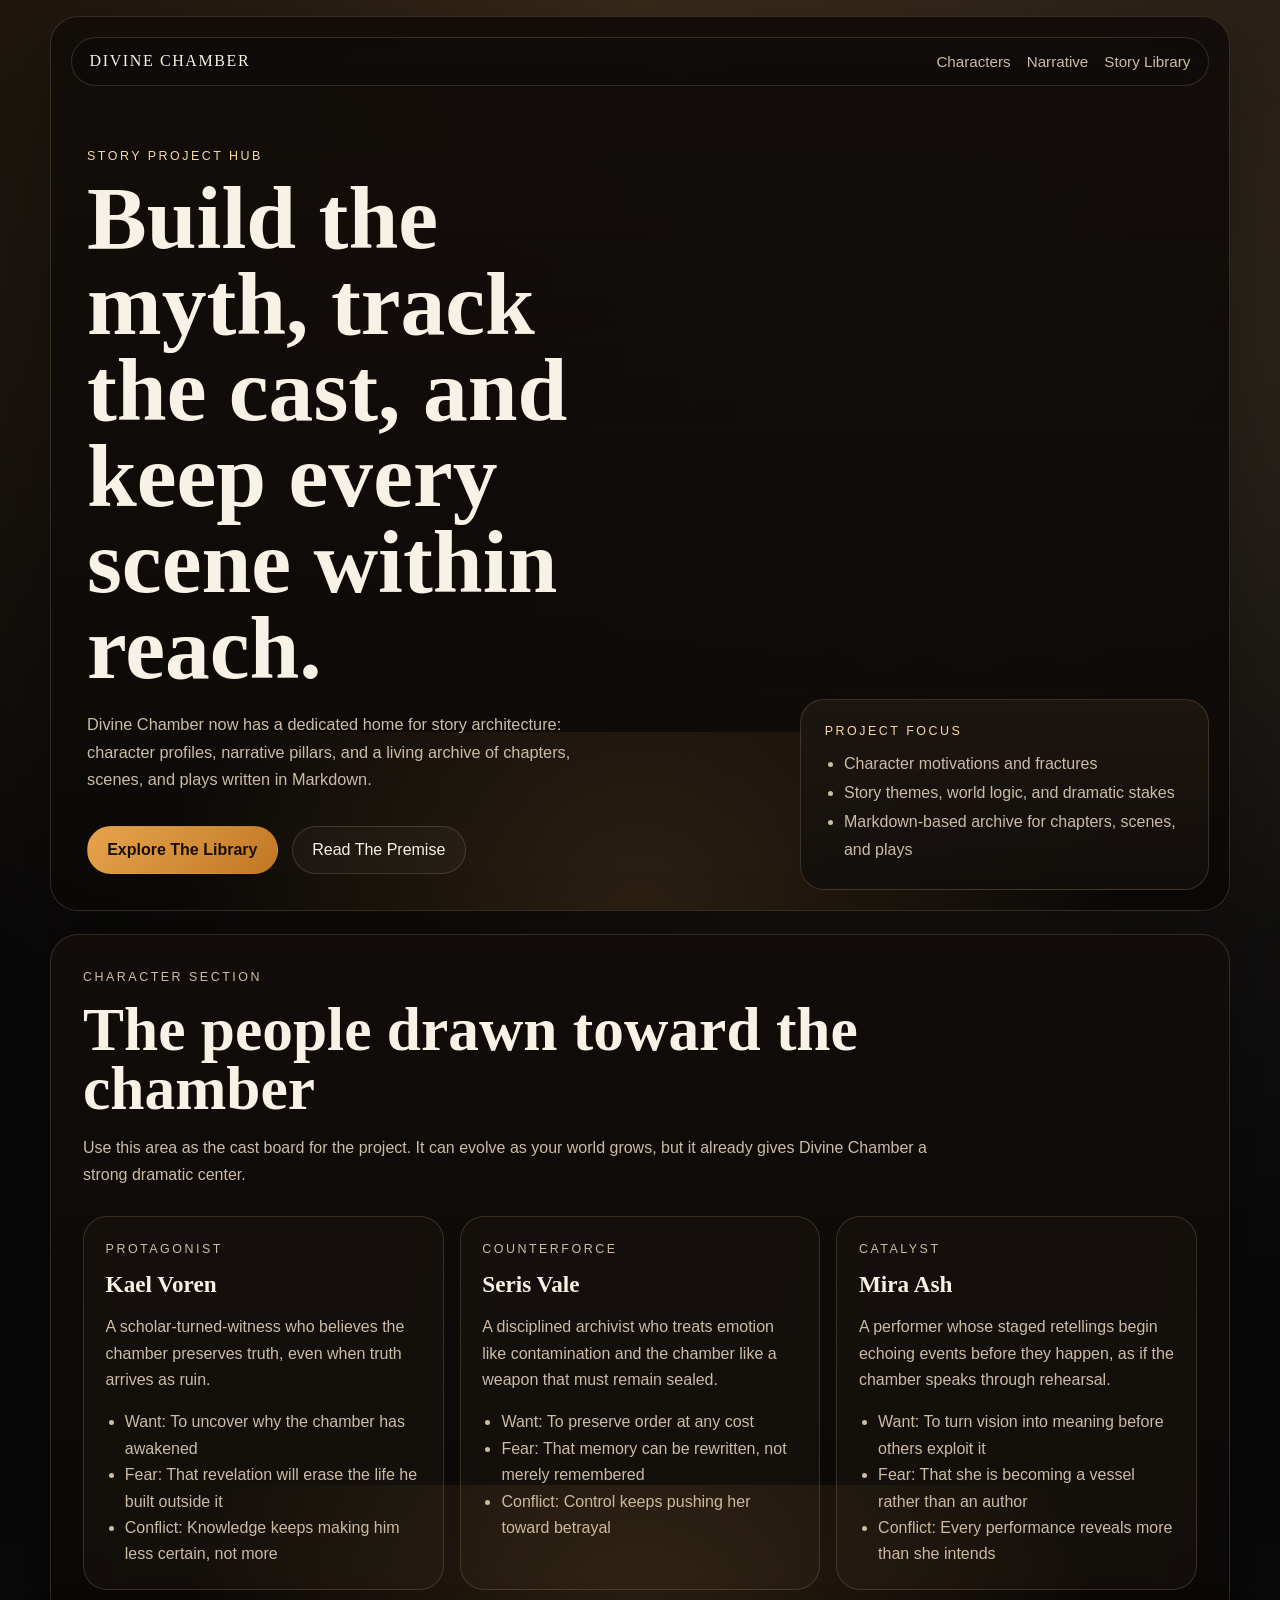
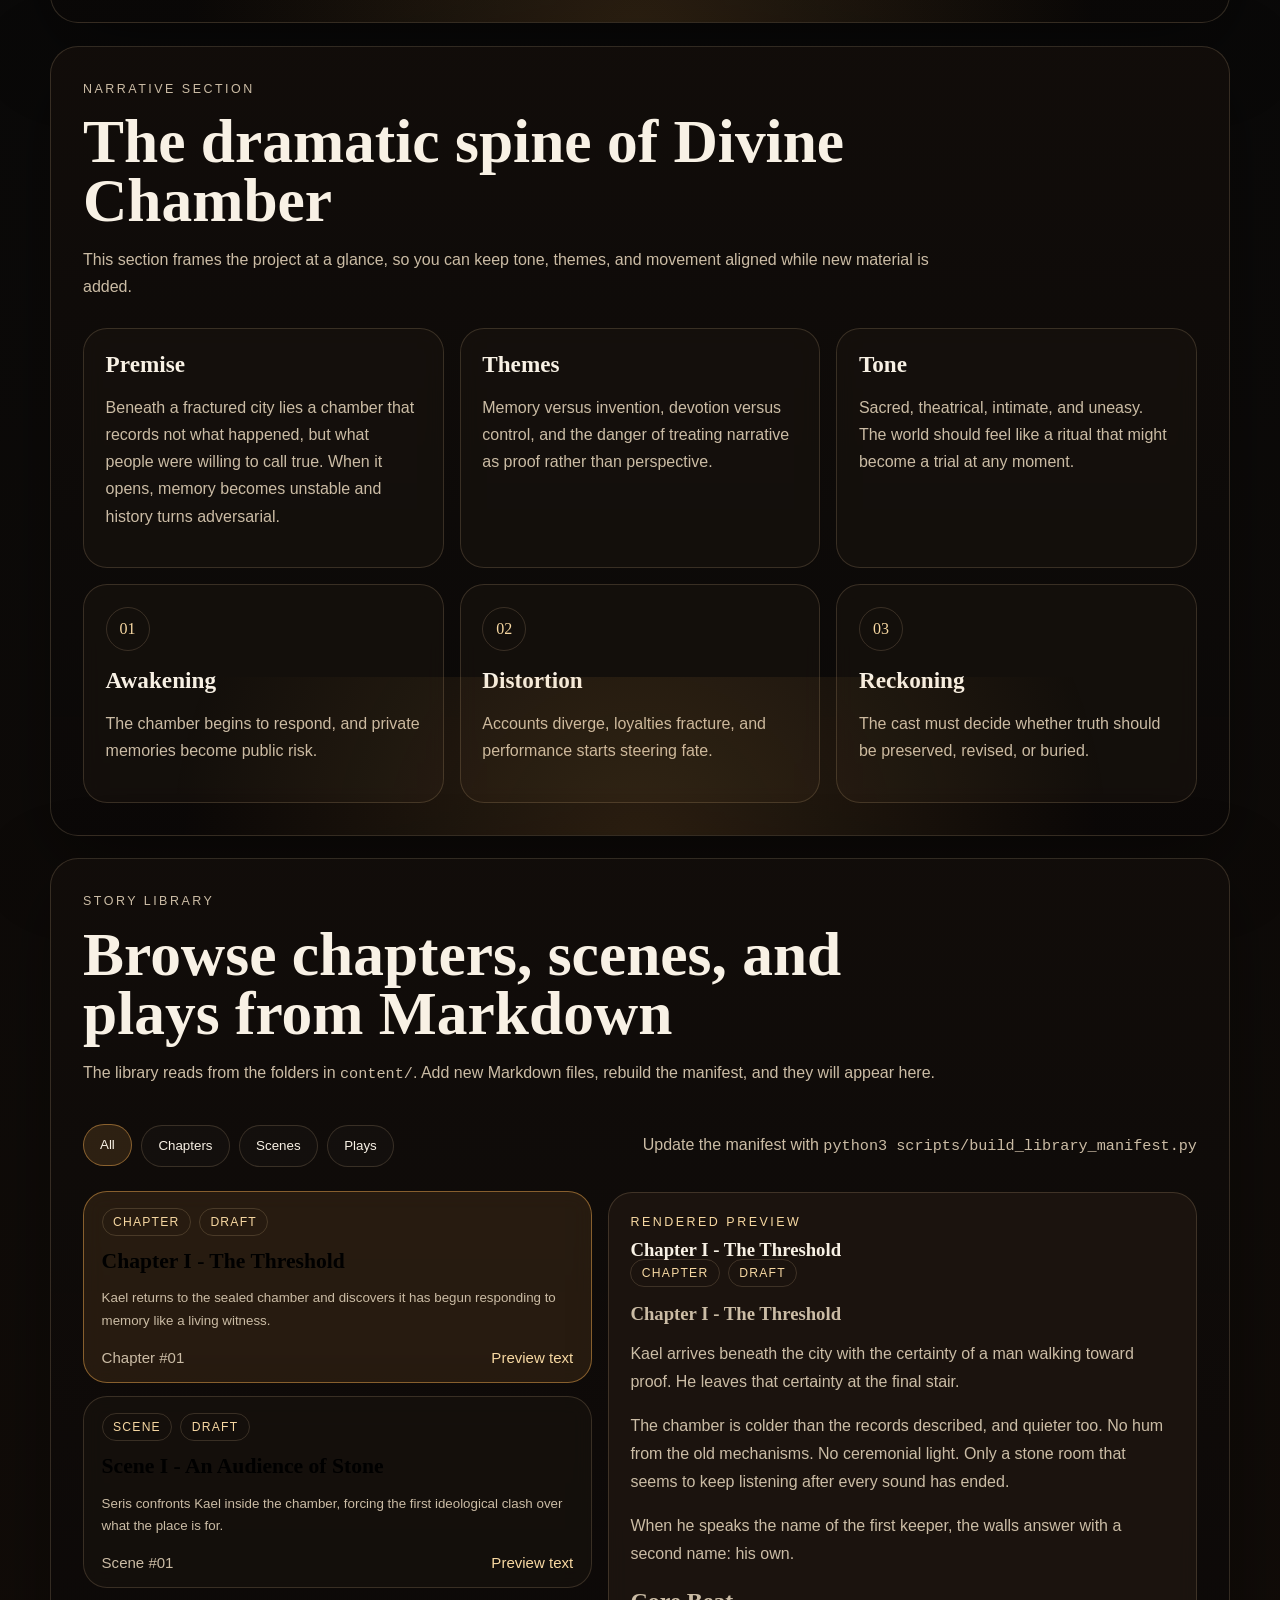
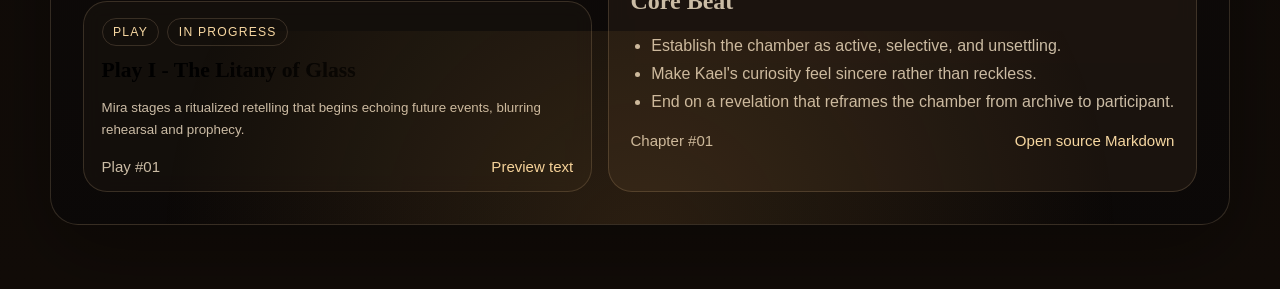
==== index.html @ 0dea97ce "Create Divine Chamber story hub" ====
<!DOCTYPE html>
<html lang="en">
  <head>
    <meta charset="UTF-8" />
    <meta name="viewport" content="width=device-width, initial-scale=1.0" />
    <title>Divine Chamber</title>
    <meta
      name="description"
      content="A story hub for Divine Chamber featuring characters, narrative pillars, and a browsable library of chapters, scenes, and plays."
    />
    <link rel="stylesheet" href="styles.css" />
  </head>
  <body>
    <div class="page-shell">
      <header class="hero" id="top">
        <nav class="topbar">
          <a class="brand" href="#top">Divine Chamber</a>
          <div class="topbar-links">
            <a href="#characters">Characters</a>
            <a href="#narrative">Narrative</a>
            <a href="#library">Story Library</a>
          </div>
        </nav>

        <div class="hero-copy">
          <p class="eyebrow">Story Project Hub</p>
          <h1>Build the myth, track the cast, and keep every scene within reach.</h1>
          <p class="hero-text">
            Divine Chamber now has a dedicated home for story architecture: character
            profiles, narrative pillars, and a living archive of chapters, scenes, and
            plays written in Markdown.
          </p>
          <div class="hero-actions">
            <a class="button button-primary" href="#library">Explore The Library</a>
            <a class="button button-secondary" href="#narrative">Read The Premise</a>
          </div>
        </div>

        <div class="hero-panel">
          <p class="panel-label">Project Focus</p>
          <ul class="focus-list">
            <li>Character motivations and fractures</li>
            <li>Story themes, world logic, and dramatic stakes</li>
            <li>Markdown-based archive for chapters, scenes, and plays</li>
          </ul>
        </div>
      </header>

      <main>
        <section class="section" id="characters">
          <div class="section-heading">
            <p class="eyebrow">Character Section</p>
            <h2>The people drawn toward the chamber</h2>
            <p>
              Use this area as the cast board for the project. It can evolve as your
              world grows, but it already gives Divine Chamber a strong dramatic center.
            </p>
          </div>

          <div class="character-grid">
            <article class="character-card">
              <p class="card-kicker">Protagonist</p>
              <h3>Kael Voren</h3>
              <p>
                A scholar-turned-witness who believes the chamber preserves truth, even
                when truth arrives as ruin.
              </p>
              <ul>
                <li>Want: To uncover why the chamber has awakened</li>
                <li>Fear: That revelation will erase the life he built outside it</li>
                <li>Conflict: Knowledge keeps making him less certain, not more</li>
              </ul>
            </article>

            <article class="character-card">
              <p class="card-kicker">Counterforce</p>
              <h3>Seris Vale</h3>
              <p>
                A disciplined archivist who treats emotion like contamination and the
                chamber like a weapon that must remain sealed.
              </p>
              <ul>
                <li>Want: To preserve order at any cost</li>
                <li>Fear: That memory can be rewritten, not merely remembered</li>
                <li>Conflict: Control keeps pushing her toward betrayal</li>
              </ul>
            </article>

            <article class="character-card">
              <p class="card-kicker">Catalyst</p>
              <h3>Mira Ash</h3>
              <p>
                A performer whose staged retellings begin echoing events before they
                happen, as if the chamber speaks through rehearsal.
              </p>
              <ul>
                <li>Want: To turn vision into meaning before others exploit it</li>
                <li>Fear: That she is becoming a vessel rather than an author</li>
                <li>Conflict: Every performance reveals more than she intends</li>
              </ul>
            </article>
          </div>
        </section>

        <section class="section" id="narrative">
          <div class="section-heading">
            <p class="eyebrow">Narrative Section</p>
            <h2>The dramatic spine of Divine Chamber</h2>
            <p>
              This section frames the project at a glance, so you can keep tone, themes,
              and movement aligned while new material is added.
            </p>
          </div>

          <div class="narrative-grid">
            <article class="narrative-card">
              <h3>Premise</h3>
              <p>
                Beneath a fractured city lies a chamber that records not what happened,
                but what people were willing to call true. When it opens, memory becomes
                unstable and history turns adversarial.
              </p>
            </article>

            <article class="narrative-card">
              <h3>Themes</h3>
              <p>
                Memory versus invention, devotion versus control, and the danger of
                treating narrative as proof rather than perspective.
              </p>
            </article>

            <article class="narrative-card">
              <h3>Tone</h3>
              <p>
                Sacred, theatrical, intimate, and uneasy. The world should feel like a
                ritual that might become a trial at any moment.
              </p>
            </article>
          </div>

          <div class="narrative-track">
            <div class="track-step">
              <span>01</span>
              <h3>Awakening</h3>
              <p>The chamber begins to respond, and private memories become public risk.</p>
            </div>
            <div class="track-step">
              <span>02</span>
              <h3>Distortion</h3>
              <p>Accounts diverge, loyalties fracture, and performance starts steering fate.</p>
            </div>
            <div class="track-step">
              <span>03</span>
              <h3>Reckoning</h3>
              <p>The cast must decide whether truth should be preserved, revised, or buried.</p>
            </div>
          </div>
        </section>

        <section class="section library-section" id="library">
          <div class="section-heading">
            <p class="eyebrow">Story Library</p>
            <h2>Browse chapters, scenes, and plays from Markdown</h2>
            <p>
              The library reads from the folders in <code>content/</code>. Add new
              Markdown files, rebuild the manifest, and they will appear here.
            </p>
          </div>

          <div class="library-controls">
            <div class="filter-group" role="tablist" aria-label="Filter story entries">
              <button class="filter-button is-active" data-filter="all" type="button">All</button>
              <button class="filter-button" data-filter="chapter" type="button">Chapters</button>
              <button class="filter-button" data-filter="scene" type="button">Scenes</button>
              <button class="filter-button" data-filter="play" type="button">Plays</button>
            </div>
            <p class="library-hint">
              Update the manifest with <code>python3 scripts/build_library_manifest.py</code>
            </p>
          </div>

          <div class="library-layout">
            <div class="library-list" id="library-list" aria-live="polite"></div>

            <article class="library-preview" id="library-preview">
              <div class="preview-empty">
                <p class="preview-label">Awaiting Selection</p>
                <h3>Pick an entry from the library</h3>
                <p>
                  A rendered preview of the selected Markdown file will appear here,
                  along with direct access to the source document.
                </p>
              </div>
            </article>
          </div>
        </section>
      </main>
    </div>

    <script src="app.js" defer></script>
  </body>
</html>
---- styles.css ----
:root {
  --bg: #090909;
  --bg-soft: #16110d;
  --panel: rgba(22, 17, 13, 0.78);
  --panel-strong: rgba(29, 21, 16, 0.92);
  --line: rgba(255, 217, 166, 0.16);
  --text: #f8f1e5;
  --muted: #cbbca5;
  --accent: #e7a44d;
  --accent-soft: #f7d8a2;
  --shadow: 0 24px 80px rgba(0, 0, 0, 0.35);
  --serif: "Iowan Old Style", "Palatino Linotype", "Book Antiqua", Palatino,
    "URW Palladio L", serif;
  --sans: "Trebuchet MS", "Gill Sans", "Segoe UI", sans-serif;
}

* {
  box-sizing: border-box;
}

html {
  scroll-behavior: smooth;
}

body {
  margin: 0;
  min-height: 100vh;
  font-family: var(--sans);
  color: var(--text);
  background:
    radial-gradient(circle at top, rgba(231, 164, 77, 0.18), transparent 32%),
    radial-gradient(circle at 90% 10%, rgba(255, 237, 204, 0.08), transparent 28%),
    linear-gradient(180deg, #0d0a09 0%, #090909 38%, #120c08 100%);
}

body::before {
  content: "";
  position: fixed;
  inset: 0;
  pointer-events: none;
  background:
    linear-gradient(rgba(255, 255, 255, 0.015) 1px, transparent 1px),
    linear-gradient(90deg, rgba(255, 255, 255, 0.015) 1px, transparent 1px);
  background-size: 48px 48px;
  mask-image: radial-gradient(circle at center, black 30%, transparent 85%);
  opacity: 0.35;
}

a {
  color: inherit;
}

code {
  font-family: "SFMono-Regular", Consolas, "Liberation Mono", monospace;
  font-size: 0.95em;
}

.page-shell {
  width: min(1180px, calc(100vw - 2rem));
  margin: 0 auto;
  padding: 1rem 0 4rem;
}

.hero,
.section {
  position: relative;
  overflow: hidden;
  border: 1px solid var(--line);
  border-radius: 28px;
  background: linear-gradient(180deg, rgba(18, 13, 10, 0.96), rgba(11, 9, 8, 0.92));
  box-shadow: var(--shadow);
}

.hero {
  min-height: 88vh;
  padding: 1.25rem;
  display: grid;
  grid-template-columns: minmax(0, 1.55fr) minmax(300px, 0.9fr);
  gap: 1.5rem;
  align-items: end;
}

.hero::after,
.section::after {
  content: "";
  position: absolute;
  inset: auto -10% -25%;
  height: 45%;
  background: radial-gradient(circle, rgba(231, 164, 77, 0.15), transparent 65%);
  pointer-events: none;
}

.topbar {
  position: absolute;
  top: 1.25rem;
  left: 1.25rem;
  right: 1.25rem;
  display: flex;
  justify-content: space-between;
  align-items: center;
  padding: 0.9rem 1.1rem;
  border: 1px solid var(--line);
  border-radius: 999px;
  backdrop-filter: blur(12px);
  background: rgba(10, 10, 10, 0.42);
  z-index: 2;
}

.brand,
.topbar-links a {
  text-decoration: none;
}

.brand {
  font-family: var(--serif);
  letter-spacing: 0.1em;
  text-transform: uppercase;
}

.topbar-links {
  display: flex;
  gap: 1rem;
  font-size: 0.95rem;
  color: var(--muted);
}

.topbar-links a:hover,
.topbar-links a:focus-visible,
.brand:hover,
.brand:focus-visible {
  color: var(--accent-soft);
}

.hero-copy,
.hero-panel {
  position: relative;
  z-index: 1;
}

.hero-copy {
  align-self: center;
  padding: 7rem 1rem 1rem;
  animation: rise-in 700ms ease-out both;
}

.eyebrow,
.panel-label,
.card-kicker,
.preview-label {
  margin: 0 0 0.75rem;
  color: var(--accent-soft);
  font-size: 0.78rem;
  letter-spacing: 0.2em;
  text-transform: uppercase;
}

.hero h1,
.section-heading h2,
.preview-empty h3,
.preview-header h3 {
  margin: 0;
  font-family: var(--serif);
  line-height: 0.96;
}

.hero h1 {
  max-width: 11ch;
  font-size: clamp(3.2rem, 7vw, 6.8rem);
}

.hero-text,
.section-heading p,
.narrative-card p,
.track-step p,
.library-hint,
.library-entry p,
.preview-body,
.preview-empty p {
  color: var(--muted);
  line-height: 1.7;
}

.hero-text {
  max-width: 58ch;
  margin: 1.25rem 0 0;
  font-size: 1.02rem;
}

.hero-actions {
  display: flex;
  flex-wrap: wrap;
  gap: 0.9rem;
  margin-top: 2rem;
}

.button {
  display: inline-flex;
  align-items: center;
  justify-content: center;
  min-height: 48px;
  padding: 0.75rem 1.2rem;
  border-radius: 999px;
  border: 1px solid transparent;
  text-decoration: none;
  transition: transform 180ms ease, border-color 180ms ease, background 180ms ease;
}

.button:hover,
.button:focus-visible {
  transform: translateY(-1px);
}

.button-primary {
  background: linear-gradient(135deg, var(--accent) 0%, #c17723 100%);
  color: #190f08;
  font-weight: 700;
}

.button-secondary {
  border-color: var(--line);
  background: rgba(255, 255, 255, 0.03);
}

.hero-panel {
  align-self: end;
  padding: 1.5rem;
  border-radius: 24px;
  border: 1px solid var(--line);
  background: linear-gradient(180deg, rgba(31, 23, 17, 0.88), rgba(18, 15, 12, 0.92));
  animation: rise-in 900ms ease-out both;
}

.focus-list {
  margin: 0;
  padding-left: 1.2rem;
  color: var(--muted);
  line-height: 1.8;
}

.section {
  margin-top: 1.4rem;
  padding: 2rem;
}

.section-heading {
  max-width: 54rem;
  margin-bottom: 1.75rem;
}

.section-heading h2 {
  font-size: clamp(2.2rem, 4.8vw, 4rem);
  margin-bottom: 0.85rem;
}

.character-grid,
.narrative-grid {
  display: grid;
  grid-template-columns: repeat(3, minmax(0, 1fr));
  gap: 1rem;
}

.character-card,
.narrative-card,
.track-step,
.library-entry,
.library-preview {
  position: relative;
  border-radius: 24px;
  border: 1px solid var(--line);
  background: var(--panel);
  backdrop-filter: blur(10px);
}

.character-card,
.narrative-card,
.track-step {
  padding: 1.35rem;
}

.character-card h3,
.narrative-card h3,
.track-step h3 {
  margin: 0 0 0.7rem;
  font-family: var(--serif);
  font-size: 1.45rem;
}

.character-card p,
.character-card li {
  color: var(--muted);
  line-height: 1.65;
}

.character-card ul {
  margin: 1rem 0 0;
  padding-left: 1.2rem;
}

.narrative-track {
  margin-top: 1rem;
  display: grid;
  grid-template-columns: repeat(3, minmax(0, 1fr));
  gap: 1rem;
}

.track-step span {
  display: inline-flex;
  width: 44px;
  height: 44px;
  align-items: center;
  justify-content: center;
  margin-bottom: 1rem;
  border-radius: 50%;
  border: 1px solid var(--line);
  color: var(--accent-soft);
  font-family: var(--serif);
}

.library-controls {
  display: flex;
  justify-content: space-between;
  align-items: center;
  gap: 1rem;
  margin-bottom: 1rem;
}

.filter-group {
  display: inline-flex;
  flex-wrap: wrap;
  gap: 0.6rem;
}

.filter-button {
  min-height: 42px;
  padding: 0.65rem 1rem;
  border-radius: 999px;
  border: 1px solid var(--line);
  background: rgba(255, 255, 255, 0.02);
  color: var(--text);
  cursor: pointer;
  transition: transform 180ms ease, background 180ms ease, border-color 180ms ease;
}

.filter-button:hover,
.filter-button:focus-visible,
.filter-button.is-active {
  border-color: rgba(231, 164, 77, 0.5);
  background: rgba(231, 164, 77, 0.14);
  transform: translateY(-1px);
}

.library-layout {
  display: grid;
  grid-template-columns: minmax(0, 0.95fr) minmax(0, 1.1fr);
  gap: 1rem;
}

.library-list {
  display: grid;
  gap: 0.8rem;
}

.library-entry {
  width: 100%;
  padding: 1rem 1.1rem;
  text-align: left;
  cursor: pointer;
  transition: transform 180ms ease, border-color 180ms ease, background 180ms ease;
}

.library-entry:hover,
.library-entry:focus-visible,
.library-entry.is-active {
  transform: translateY(-1px);
  border-color: rgba(231, 164, 77, 0.5);
  background: rgba(231, 164, 77, 0.11);
}

.entry-meta,
.preview-meta {
  display: flex;
  flex-wrap: wrap;
  gap: 0.5rem;
  margin-bottom: 0.8rem;
}

.pill {
  display: inline-flex;
  align-items: center;
  gap: 0.4rem;
  min-height: 28px;
  padding: 0.25rem 0.65rem;
  border-radius: 999px;
  border: 1px solid var(--line);
  color: var(--accent-soft);
  font-size: 0.76rem;
  letter-spacing: 0.1em;
  text-transform: uppercase;
}

.library-entry h3 {
  margin: 0 0 0.45rem;
  font-family: var(--serif);
  font-size: 1.35rem;
}

.entry-footer,
.preview-footer {
  display: flex;
  align-items: center;
  justify-content: space-between;
  gap: 1rem;
  margin-top: 1rem;
  color: var(--muted);
  font-size: 0.94rem;
}

.entry-link,
.preview-link {
  color: var(--accent-soft);
  text-decoration: none;
}

.library-preview {
  min-height: 30rem;
  padding: 1.35rem;
  background: var(--panel-strong);
}

.preview-empty,
.preview-content {
  animation: rise-in 260ms ease-out both;
}

.preview-body {
  margin-top: 1rem;
}

.preview-body h1,
.preview-body h2,
.preview-body h3,
.preview-body h4 {
  margin: 1.25rem 0 0.65rem;
  font-family: var(--serif);
  line-height: 1.15;
}

.preview-body h1:first-child,
.preview-body h2:first-child,
.preview-body h3:first-child,
.preview-body h4:first-child {
  margin-top: 0;
}

.preview-body p,
.preview-body li,
.preview-body blockquote {
  color: var(--muted);
  line-height: 1.75;
}

.preview-body ul,
.preview-body ol {
  padding-left: 1.3rem;
}

.preview-body blockquote {
  margin: 1rem 0;
  padding-left: 1rem;
  border-left: 2px solid rgba(231, 164, 77, 0.4);
}

.preview-body hr {
  border: 0;
  border-top: 1px solid var(--line);
  margin: 1.5rem 0;
}

.preview-body code {
  padding: 0.1rem 0.3rem;
  border-radius: 0.35rem;
  background: rgba(255, 255, 255, 0.05);
}

.empty-state {
  padding: 1.5rem;
  border-radius: 24px;
  border: 1px dashed var(--line);
  color: var(--muted);
}

@keyframes rise-in {
  from {
    opacity: 0;
    transform: translateY(16px);
  }

  to {
    opacity: 1;
    transform: translateY(0);
  }
}

@media (max-width: 980px) {
  .hero,
  .character-grid,
  .narrative-grid,
  .narrative-track,
  .library-layout {
    grid-template-columns: 1fr;
  }

  .hero {
    min-height: auto;
    padding-top: 6rem;
  }

  .topbar {
    flex-direction: column;
    align-items: flex-start;
    gap: 0.65rem;
    border-radius: 24px;
  }

  .topbar-links {
    flex-wrap: wrap;
  }

  .hero-copy {
    padding-top: 1rem;
  }
}

@media (max-width: 640px) {
  .page-shell {
    width: min(100vw - 1rem, 100%);
  }

  .hero,
  .section {
    border-radius: 22px;
  }

  .section,
  .hero {
    padding: 1rem;
  }

  .section-heading h2 {
    line-height: 1.03;
  }

  .library-controls {
    align-items: flex-start;
    flex-direction: column;
  }

  .entry-footer,
  .preview-footer {
    align-items: flex-start;
    flex-direction: column;
  }
}
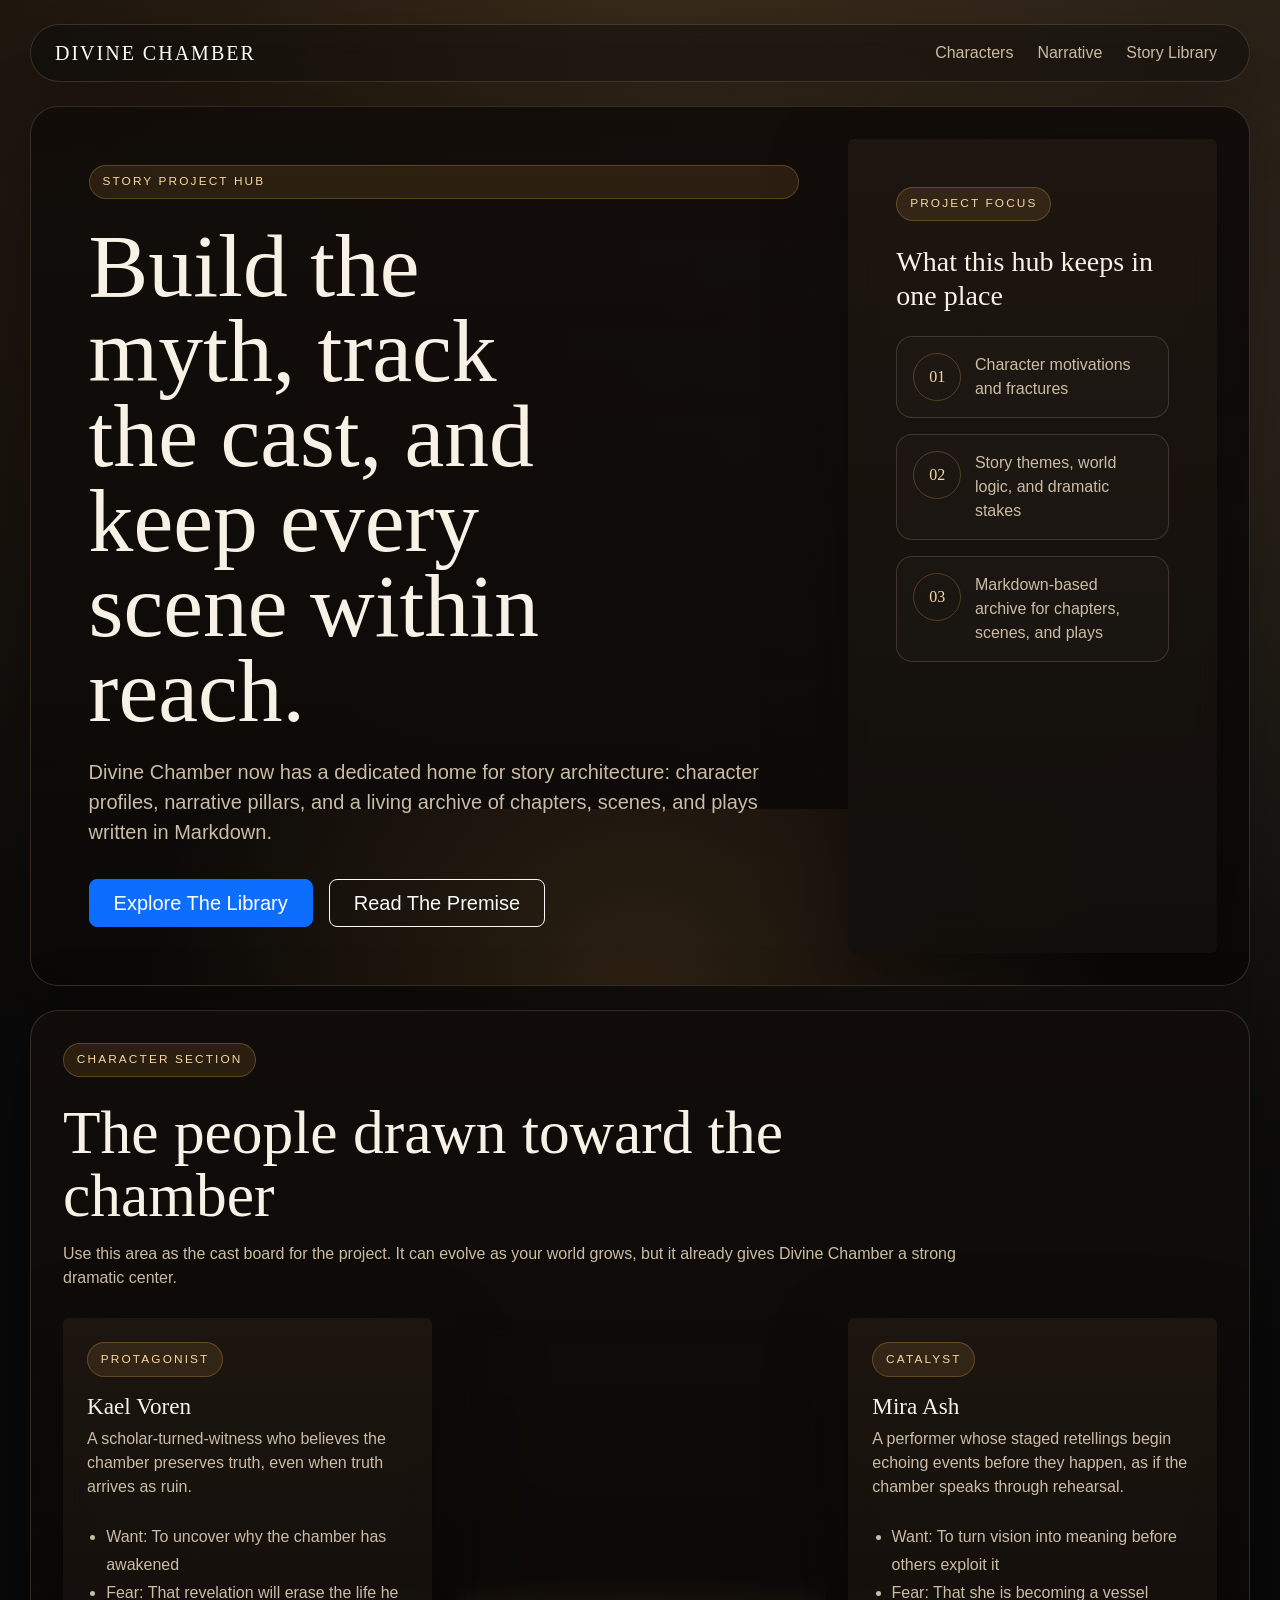
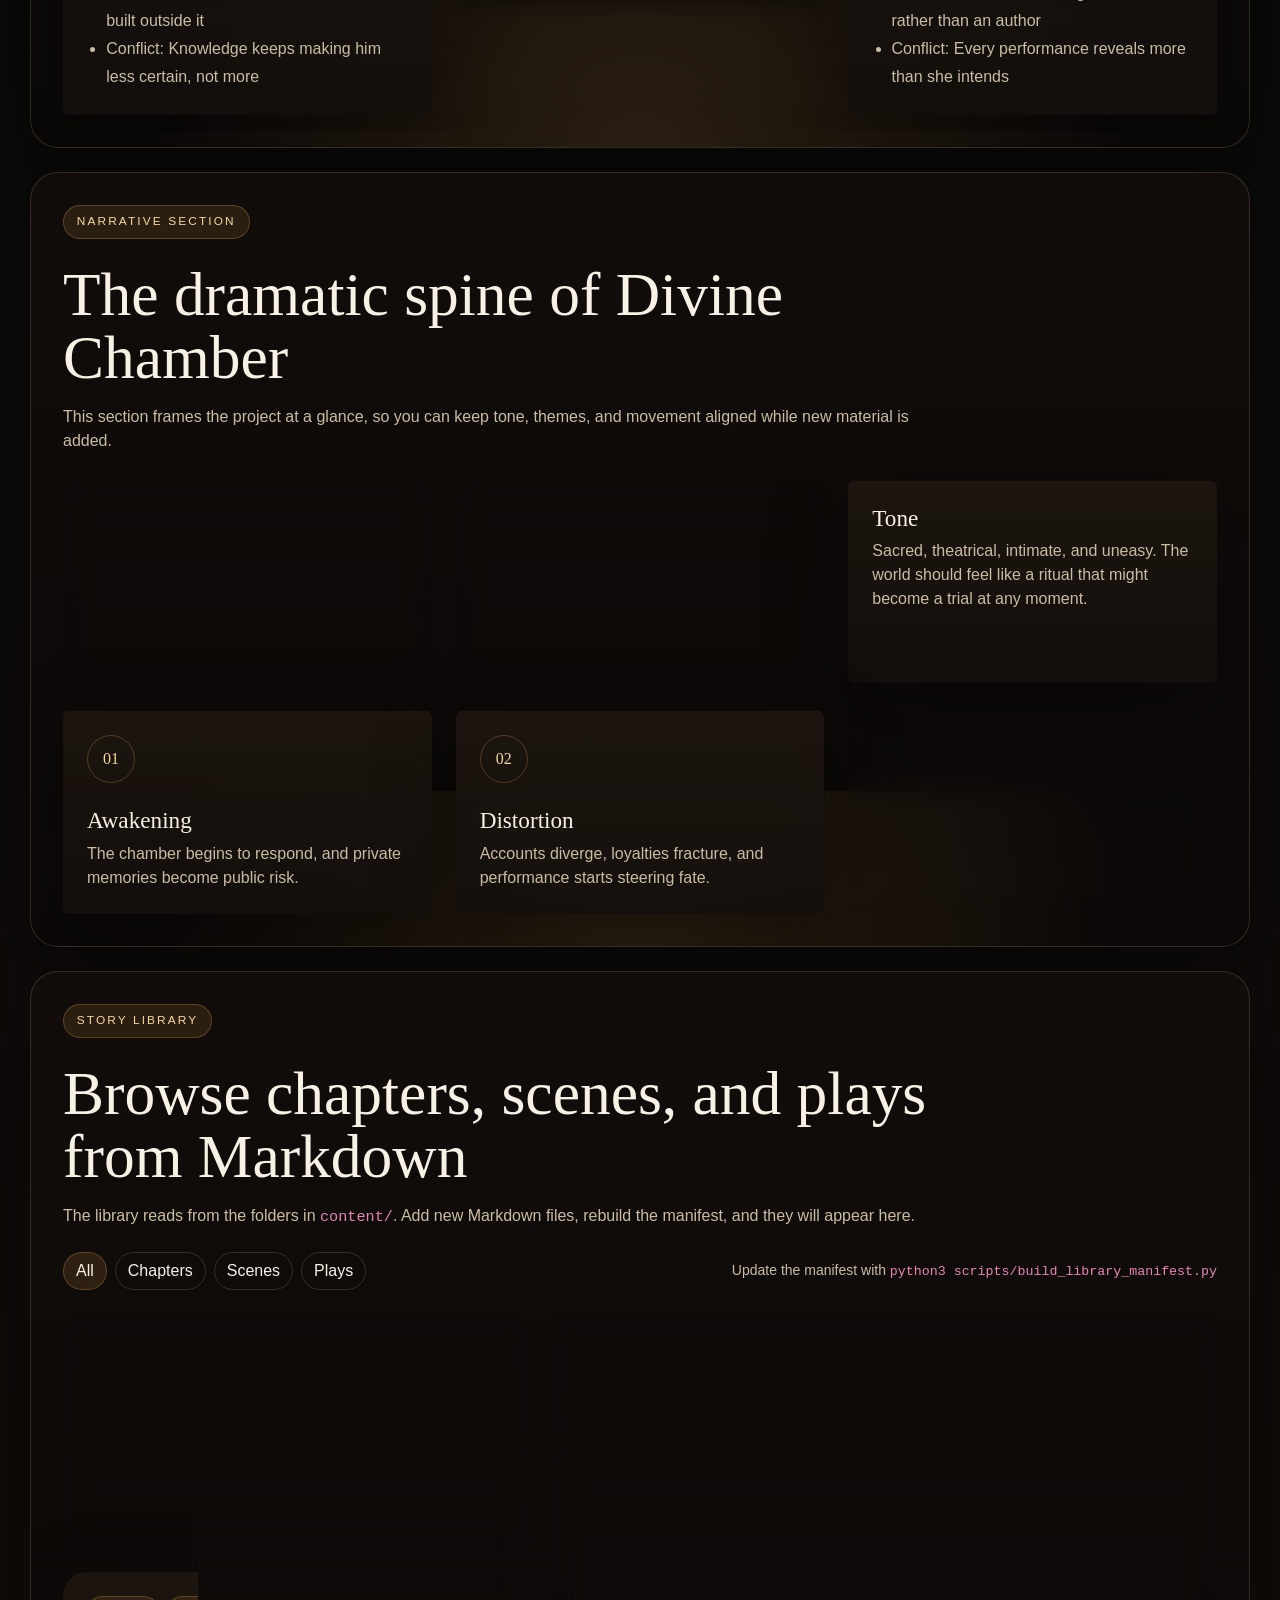
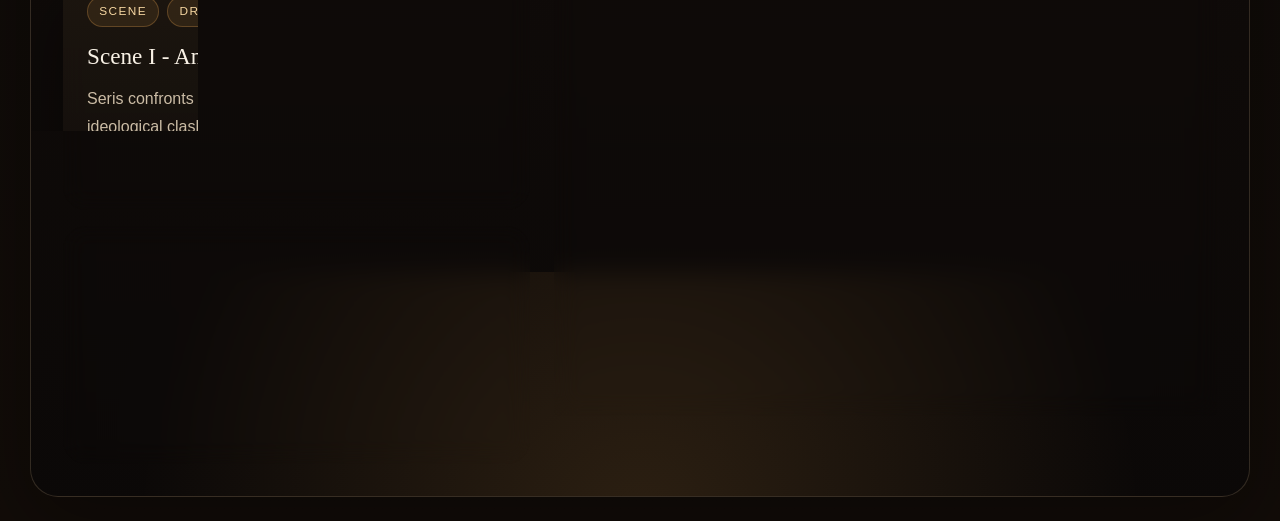
==== commit 5402254d: "Migrate story hub to Bootstrap 5.3.8" ====
--- a/index.html
+++ b/index.html
@@ -1,5 +1,5 @@
-<!DOCTYPE html>
-<html lang="en">
+<!doctype html>
+<html lang="en" data-bs-theme="dark">
   <head>
     <meta charset="UTF-8" />
     <meta name="viewport" content="width=device-width, initial-scale=1.0" />
@@ -8,196 +8,302 @@
       name="description"
       content="A story hub for Divine Chamber featuring characters, narrative pillars, and a browsable library of chapters, scenes, and plays."
     />
+    <link
+      href="https://cdn.jsdelivr.net/npm/bootstrap@5.3.8/dist/css/bootstrap.min.css"
+      rel="stylesheet"
+      integrity="sha384-sRIl4kxILFvY47J16cr9ZwB07vP4J8+LH7qKQnuqkuIAvNWLzeN8tE5YBujZqJLB"
+      crossorigin="anonymous"
+    />
     <link rel="stylesheet" href="styles.css" />
   </head>
   <body>
-    <div class="page-shell">
-      <header class="hero" id="top">
-        <nav class="topbar">
-          <a class="brand" href="#top">Divine Chamber</a>
-          <div class="topbar-links">
-            <a href="#characters">Characters</a>
-            <a href="#narrative">Narrative</a>
-            <a href="#library">Story Library</a>
-          </div>
-        </nav>
-
-        <div class="hero-copy">
-          <p class="eyebrow">Story Project Hub</p>
-          <h1>Build the myth, track the cast, and keep every scene within reach.</h1>
-          <p class="hero-text">
-            Divine Chamber now has a dedicated home for story architecture: character
-            profiles, narrative pillars, and a living archive of chapters, scenes, and
-            plays written in Markdown.
-          </p>
-          <div class="hero-actions">
-            <a class="button button-primary" href="#library">Explore The Library</a>
-            <a class="button button-secondary" href="#narrative">Read The Premise</a>
+    <div class="page-shell py-3 py-lg-4">
+      <nav class="navbar navbar-expand-lg topbar px-3 px-lg-4">
+        <div class="container-fluid px-0">
+          <a class="navbar-brand brand" href="#top">Divine Chamber</a>
+          <button
+            class="navbar-toggler border-0 shadow-none px-0"
+            type="button"
+            data-bs-toggle="collapse"
+            data-bs-target="#site-nav"
+            aria-controls="site-nav"
+            aria-expanded="false"
+            aria-label="Toggle navigation"
+          >
+            <span class="navbar-toggler-icon"></span>
+          </button>
+          <div class="collapse navbar-collapse justify-content-lg-end" id="site-nav">
+            <div class="navbar-nav gap-lg-2">
+              <a class="nav-link" href="#characters">Characters</a>
+              <a class="nav-link" href="#narrative">Narrative</a>
+              <a class="nav-link" href="#library">Story Library</a>
+            </div>
           </div>
         </div>
-
-        <div class="hero-panel">
-          <p class="panel-label">Project Focus</p>
-          <ul class="focus-list">
-            <li>Character motivations and fractures</li>
-            <li>Story themes, world logic, and dramatic stakes</li>
-            <li>Markdown-based archive for chapters, scenes, and plays</li>
-          </ul>
+      </nav>
+
+      <header class="section-panel hero-shell mt-3 mt-lg-4" id="top">
+        <div class="row g-4 align-items-stretch">
+          <div class="col-xl-8">
+            <div class="hero-copy h-100 d-flex flex-column justify-content-center">
+              <span class="section-tag">Story Project Hub</span>
+              <h1 class="hero-title mt-4">
+                Build the myth, track the cast, and keep every scene within reach.
+              </h1>
+              <p class="lead hero-text mt-4 mb-0">
+                Divine Chamber now has a dedicated home for story architecture:
+                character profiles, narrative pillars, and a living archive of
+                chapters, scenes, and plays written in Markdown.
+              </p>
+              <div class="d-flex flex-wrap gap-3 mt-4 pt-lg-2">
+                <a class="btn btn-primary btn-lg px-4" href="#library">Explore The Library</a>
+                <a class="btn btn-outline-light btn-lg px-4" href="#narrative">Read The Premise</a>
+              </div>
+            </div>
+          </div>
+
+          <div class="col-xl-4">
+            <div class="card focus-card h-100 border-0">
+              <div class="card-body p-4 p-lg-5">
+                <span class="section-tag">Project Focus</span>
+                <h2 class="h3 mt-4 mb-4 serif-heading">
+                  What this hub keeps in one place
+                </h2>
+                <div class="vstack gap-3">
+                  <div class="focus-item">
+                    <span class="focus-index">01</span>
+                    <p class="mb-0">Character motivations and fractures</p>
+                  </div>
+                  <div class="focus-item">
+                    <span class="focus-index">02</span>
+                    <p class="mb-0">Story themes, world logic, and dramatic stakes</p>
+                  </div>
+                  <div class="focus-item">
+                    <span class="focus-index">03</span>
+                    <p class="mb-0">Markdown-based archive for chapters, scenes, and plays</p>
+                  </div>
+                </div>
+              </div>
+            </div>
+          </div>
         </div>
       </header>
 
-      <main>
-        <section class="section" id="characters">
+      <main class="mt-3 mt-lg-4">
+        <section class="section-panel" id="characters">
           <div class="section-heading">
-            <p class="eyebrow">Character Section</p>
-            <h2>The people drawn toward the chamber</h2>
-            <p>
+            <span class="section-tag">Character Section</span>
+            <h2 class="section-title mt-4">The people drawn toward the chamber</h2>
+            <p class="section-copy mt-3 mb-0">
               Use this area as the cast board for the project. It can evolve as your
               world grows, but it already gives Divine Chamber a strong dramatic center.
             </p>
           </div>
 
-          <div class="character-grid">
-            <article class="character-card">
-              <p class="card-kicker">Protagonist</p>
-              <h3>Kael Voren</h3>
-              <p>
-                A scholar-turned-witness who believes the chamber preserves truth, even
-                when truth arrives as ruin.
-              </p>
-              <ul>
-                <li>Want: To uncover why the chamber has awakened</li>
-                <li>Fear: That revelation will erase the life he built outside it</li>
-                <li>Conflict: Knowledge keeps making him less certain, not more</li>
-              </ul>
-            </article>
-
-            <article class="character-card">
-              <p class="card-kicker">Counterforce</p>
-              <h3>Seris Vale</h3>
-              <p>
-                A disciplined archivist who treats emotion like contamination and the
-                chamber like a weapon that must remain sealed.
-              </p>
-              <ul>
-                <li>Want: To preserve order at any cost</li>
-                <li>Fear: That memory can be rewritten, not merely remembered</li>
-                <li>Conflict: Control keeps pushing her toward betrayal</li>
-              </ul>
-            </article>
-
-            <article class="character-card">
-              <p class="card-kicker">Catalyst</p>
-              <h3>Mira Ash</h3>
-              <p>
-                A performer whose staged retellings begin echoing events before they
-                happen, as if the chamber speaks through rehearsal.
-              </p>
-              <ul>
-                <li>Want: To turn vision into meaning before others exploit it</li>
-                <li>Fear: That she is becoming a vessel rather than an author</li>
-                <li>Conflict: Every performance reveals more than she intends</li>
-              </ul>
-            </article>
+          <div class="row row-cols-1 row-cols-xl-3 g-4 mt-1">
+            <div class="col">
+              <article class="card story-card h-100 border-0">
+                <div class="card-body p-4">
+                  <p class="card-kicker mb-3">Protagonist</p>
+                  <h3 class="card-title serif-heading">Kael Voren</h3>
+                  <p class="card-copy mb-4">
+                    A scholar-turned-witness who believes the chamber preserves truth,
+                    even when truth arrives as ruin.
+                  </p>
+                  <ul class="detail-list mb-0">
+                    <li>Want: To uncover why the chamber has awakened</li>
+                    <li>Fear: That revelation will erase the life he built outside it</li>
+                    <li>Conflict: Knowledge keeps making him less certain, not more</li>
+                  </ul>
+                </div>
+              </article>
+            </div>
+
+            <div class="col">
+              <article class="card story-card h-100 border-0">
+                <div class="card-body p-4">
+                  <p class="card-kicker mb-3">Counterforce</p>
+                  <h3 class="card-title serif-heading">Seris Vale</h3>
+                  <p class="card-copy mb-4">
+                    A disciplined archivist who treats emotion like contamination and
+                    the chamber like a weapon that must remain sealed.
+                  </p>
+                  <ul class="detail-list mb-0">
+                    <li>Want: To preserve order at any cost</li>
+                    <li>Fear: That memory can be rewritten, not merely remembered</li>
+                    <li>Conflict: Control keeps pushing her toward betrayal</li>
+                  </ul>
+                </div>
+              </article>
+            </div>
+
+            <div class="col">
+              <article class="card story-card h-100 border-0">
+                <div class="card-body p-4">
+                  <p class="card-kicker mb-3">Catalyst</p>
+                  <h3 class="card-title serif-heading">Mira Ash</h3>
+                  <p class="card-copy mb-4">
+                    A performer whose staged retellings begin echoing events before
+                    they happen, as if the chamber speaks through rehearsal.
+                  </p>
+                  <ul class="detail-list mb-0">
+                    <li>Want: To turn vision into meaning before others exploit it</li>
+                    <li>Fear: That she is becoming a vessel rather than an author</li>
+                    <li>Conflict: Every performance reveals more than she intends</li>
+                  </ul>
+                </div>
+              </article>
+            </div>
           </div>
         </section>
 
-        <section class="section" id="narrative">
+        <section class="section-panel mt-3 mt-lg-4" id="narrative">
           <div class="section-heading">
-            <p class="eyebrow">Narrative Section</p>
-            <h2>The dramatic spine of Divine Chamber</h2>
-            <p>
-              This section frames the project at a glance, so you can keep tone, themes,
-              and movement aligned while new material is added.
+            <span class="section-tag">Narrative Section</span>
+            <h2 class="section-title mt-4">The dramatic spine of Divine Chamber</h2>
+            <p class="section-copy mt-3 mb-0">
+              This section frames the project at a glance, so you can keep tone,
+              themes, and movement aligned while new material is added.
             </p>
           </div>
 
-          <div class="narrative-grid">
-            <article class="narrative-card">
-              <h3>Premise</h3>
-              <p>
-                Beneath a fractured city lies a chamber that records not what happened,
-                but what people were willing to call true. When it opens, memory becomes
-                unstable and history turns adversarial.
-              </p>
-            </article>
-
-            <article class="narrative-card">
-              <h3>Themes</h3>
-              <p>
-                Memory versus invention, devotion versus control, and the danger of
-                treating narrative as proof rather than perspective.
-              </p>
-            </article>
-
-            <article class="narrative-card">
-              <h3>Tone</h3>
-              <p>
-                Sacred, theatrical, intimate, and uneasy. The world should feel like a
-                ritual that might become a trial at any moment.
-              </p>
-            </article>
-          </div>
-
-          <div class="narrative-track">
-            <div class="track-step">
-              <span>01</span>
-              <h3>Awakening</h3>
-              <p>The chamber begins to respond, and private memories become public risk.</p>
-            </div>
-            <div class="track-step">
-              <span>02</span>
-              <h3>Distortion</h3>
-              <p>Accounts diverge, loyalties fracture, and performance starts steering fate.</p>
-            </div>
-            <div class="track-step">
-              <span>03</span>
-              <h3>Reckoning</h3>
-              <p>The cast must decide whether truth should be preserved, revised, or buried.</p>
+          <div class="row row-cols-1 row-cols-lg-3 g-4 mt-1">
+            <div class="col">
+              <article class="card story-card h-100 border-0">
+                <div class="card-body p-4">
+                  <h3 class="card-title serif-heading">Premise</h3>
+                  <p class="card-copy mb-0">
+                    Beneath a fractured city lies a chamber that records not what
+                    happened, but what people were willing to call true. When it opens,
+                    memory becomes unstable and history turns adversarial.
+                  </p>
+                </div>
+              </article>
+            </div>
+
+            <div class="col">
+              <article class="card story-card h-100 border-0">
+                <div class="card-body p-4">
+                  <h3 class="card-title serif-heading">Themes</h3>
+                  <p class="card-copy mb-0">
+                    Memory versus invention, devotion versus control, and the danger of
+                    treating narrative as proof rather than perspective.
+                  </p>
+                </div>
+              </article>
+            </div>
+
+            <div class="col">
+              <article class="card story-card h-100 border-0">
+                <div class="card-body p-4">
+                  <h3 class="card-title serif-heading">Tone</h3>
+                  <p class="card-copy mb-0">
+                    Sacred, theatrical, intimate, and uneasy. The world should feel
+                    like a ritual that might become a trial at any moment.
+                  </p>
+                </div>
+              </article>
+            </div>
+          </div>
+
+          <div class="row row-cols-1 row-cols-lg-3 g-4 mt-1">
+            <div class="col">
+              <article class="card step-card h-100 border-0">
+                <div class="card-body p-4">
+                  <span class="number-chip">01</span>
+                  <h3 class="card-title serif-heading mt-4">Awakening</h3>
+                  <p class="card-copy mb-0">
+                    The chamber begins to respond, and private memories become public risk.
+                  </p>
+                </div>
+              </article>
+            </div>
+
+            <div class="col">
+              <article class="card step-card h-100 border-0">
+                <div class="card-body p-4">
+                  <span class="number-chip">02</span>
+                  <h3 class="card-title serif-heading mt-4">Distortion</h3>
+                  <p class="card-copy mb-0">
+                    Accounts diverge, loyalties fracture, and performance starts
+                    steering fate.
+                  </p>
+                </div>
+              </article>
+            </div>
+
+            <div class="col">
+              <article class="card step-card h-100 border-0">
+                <div class="card-body p-4">
+                  <span class="number-chip">03</span>
+                  <h3 class="card-title serif-heading mt-4">Reckoning</h3>
+                  <p class="card-copy mb-0">
+                    The cast must decide whether truth should be preserved, revised, or buried.
+                  </p>
+                </div>
+              </article>
             </div>
           </div>
         </section>
 
-        <section class="section library-section" id="library">
+        <section class="section-panel mt-3 mt-lg-4" id="library">
           <div class="section-heading">
-            <p class="eyebrow">Story Library</p>
-            <h2>Browse chapters, scenes, and plays from Markdown</h2>
-            <p>
+            <span class="section-tag">Story Library</span>
+            <h2 class="section-title mt-4">Browse chapters, scenes, and plays from Markdown</h2>
+            <p class="section-copy mt-3 mb-0">
               The library reads from the folders in <code>content/</code>. Add new
               Markdown files, rebuild the manifest, and they will appear here.
             </p>
           </div>
 
-          <div class="library-controls">
-            <div class="filter-group" role="tablist" aria-label="Filter story entries">
-              <button class="filter-button is-active" data-filter="all" type="button">All</button>
-              <button class="filter-button" data-filter="chapter" type="button">Chapters</button>
-              <button class="filter-button" data-filter="scene" type="button">Scenes</button>
-              <button class="filter-button" data-filter="play" type="button">Plays</button>
-            </div>
-            <p class="library-hint">
-              Update the manifest with <code>python3 scripts/build_library_manifest.py</code>
+          <div class="d-flex flex-column flex-lg-row justify-content-between align-items-lg-center gap-3 mt-4">
+            <div class="d-flex flex-wrap gap-2" role="tablist" aria-label="Filter story entries">
+              <button class="btn btn-outline-light rounded-pill filter-button active" data-filter="all" type="button">
+                All
+              </button>
+              <button class="btn btn-outline-light rounded-pill filter-button" data-filter="chapter" type="button">
+                Chapters
+              </button>
+              <button class="btn btn-outline-light rounded-pill filter-button" data-filter="scene" type="button">
+                Scenes
+              </button>
+              <button class="btn btn-outline-light rounded-pill filter-button" data-filter="play" type="button">
+                Plays
+              </button>
+            </div>
+            <p class="section-copy small mb-0">
+              Update the manifest with
+              <code>python3 scripts/build_library_manifest.py</code>
             </p>
           </div>
 
-          <div class="library-layout">
-            <div class="library-list" id="library-list" aria-live="polite"></div>
-
-            <article class="library-preview" id="library-preview">
-              <div class="preview-empty">
-                <p class="preview-label">Awaiting Selection</p>
-                <h3>Pick an entry from the library</h3>
-                <p>
-                  A rendered preview of the selected Markdown file will appear here,
-                  along with direct access to the source document.
-                </p>
-              </div>
-            </article>
+          <div class="row g-4 align-items-start mt-1">
+            <div class="col-lg-5">
+              <div class="vstack gap-3" id="library-list" aria-live="polite"></div>
+            </div>
+
+            <div class="col-lg-7">
+              <article class="card preview-card border-0" id="library-preview">
+                <div class="card-body p-4 p-lg-5 preview-placeholder">
+                  <span class="section-tag">Awaiting Selection</span>
+                  <h3 class="serif-heading h2 mt-4">Pick an entry from the library</h3>
+                  <p class="section-copy mt-3 mb-0">
+                    A rendered preview of the selected Markdown file will appear here,
+                    along with direct access to the source document.
+                  </p>
+                </div>
+              </article>
+            </div>
           </div>
         </section>
       </main>
     </div>
 
+    <script
+      src="https://cdn.jsdelivr.net/npm/bootstrap@5.3.8/dist/js/bootstrap.bundle.min.js"
+      integrity="sha384-FKyoEForCGlyvwx9Hj09JcYn3nv7wiPVlz7YYwJrWVcXK/BmnVDxM+D2scQbITxI"
+      crossorigin="anonymous"
+    ></script>
     <script src="app.js" defer></script>
   </body>
 </html>
--- a/styles.css
+++ b/styles.css
@@ -1,14 +1,19 @@
 :root {
-  --bg: #090909;
-  --bg-soft: #16110d;
+  --bs-body-bg: #090909;
+  --bs-body-color: #f8f1e5;
+  --bs-primary: #e7a44d;
+  --bs-primary-rgb: 231, 164, 77;
+  --bs-primary-text-emphasis: #1c120b;
+  --bs-secondary-color: #cbbca5;
+  --bs-border-color: rgba(255, 217, 166, 0.16);
+  --bs-link-color: #f7d8a2;
+  --bs-link-hover-color: #ffdca8;
+  --shadow-depth: 0 24px 80px rgba(0, 0, 0, 0.35);
   --panel: rgba(22, 17, 13, 0.78);
   --panel-strong: rgba(29, 21, 16, 0.92);
-  --line: rgba(255, 217, 166, 0.16);
-  --text: #f8f1e5;
-  --muted: #cbbca5;
-  --accent: #e7a44d;
+  --panel-soft: rgba(255, 255, 255, 0.02);
+  --line-strong: rgba(231, 164, 77, 0.28);
   --accent-soft: #f7d8a2;
-  --shadow: 0 24px 80px rgba(0, 0, 0, 0.35);
   --serif: "Iowan Old Style", "Palatino Linotype", "Book Antiqua", Palatino,
     "URW Palladio L", serif;
   --sans: "Trebuchet MS", "Gill Sans", "Segoe UI", sans-serif;
@@ -23,10 +28,8 @@
 }
 
 body {
-  margin: 0;
   min-height: 100vh;
   font-family: var(--sans);
-  color: var(--text);
   background:
     radial-gradient(circle at top, rgba(231, 164, 77, 0.18), transparent 32%),
     radial-gradient(circle at 90% 10%, rgba(255, 237, 204, 0.08), transparent 28%),
@@ -46,42 +49,70 @@
   opacity: 0.35;
 }
 
-a {
-  color: inherit;
-}
-
 code {
   font-family: "SFMono-Regular", Consolas, "Liberation Mono", monospace;
   font-size: 0.95em;
 }
 
 .page-shell {
-  width: min(1180px, calc(100vw - 2rem));
+  width: min(1220px, calc(100vw - 1rem));
   margin: 0 auto;
-  padding: 1rem 0 4rem;
-}
-
-.hero,
-.section {
+  position: relative;
+  z-index: 1;
+}
+
+.serif-heading,
+.brand,
+.hero-title,
+.section-title,
+.entry-title,
+.preview-title {
+  font-family: var(--serif);
+}
+
+.topbar,
+.section-panel,
+.focus-card,
+.story-card,
+.step-card,
+.preview-card,
+.entry-surface {
+  border: 1px solid var(--bs-border-color);
+  background: linear-gradient(180deg, rgba(18, 13, 10, 0.96), rgba(11, 9, 8, 0.92));
+  box-shadow: var(--shadow-depth);
+}
+
+.topbar {
+  border-radius: 999px;
+  backdrop-filter: blur(16px);
+  background: rgba(10, 10, 10, 0.48);
+}
+
+.brand {
+  letter-spacing: 0.1em;
+  text-transform: uppercase;
+}
+
+.navbar .nav-link {
+  color: var(--bs-secondary-color);
+}
+
+.navbar .nav-link:hover,
+.navbar .nav-link:focus-visible,
+.navbar .nav-link.active,
+.brand:hover,
+.brand:focus-visible {
+  color: var(--accent-soft);
+}
+
+.section-panel {
   position: relative;
   overflow: hidden;
-  border: 1px solid var(--line);
   border-radius: 28px;
-  background: linear-gradient(180deg, rgba(18, 13, 10, 0.96), rgba(11, 9, 8, 0.92));
-  box-shadow: var(--shadow);
-}
-
-.hero {
-  min-height: 88vh;
-  padding: 1.25rem;
-  display: grid;
-  grid-template-columns: minmax(0, 1.55fr) minmax(300px, 0.9fr);
-  gap: 1.5rem;
-  align-items: end;
-}
-
-.hero::after,
-.section::after {
+  padding: clamp(1.25rem, 3vw, 2rem);
+}
+
+.section-panel::after {
   content: "";
   position: absolute;
   inset: auto -10% -25%;
@@ -90,346 +121,182 @@
   pointer-events: none;
 }
 
-.topbar {
-  position: absolute;
-  top: 1.25rem;
-  left: 1.25rem;
-  right: 1.25rem;
-  display: flex;
-  justify-content: space-between;
-  align-items: center;
-  padding: 0.9rem 1.1rem;
-  border: 1px solid var(--line);
-  border-radius: 999px;
-  backdrop-filter: blur(12px);
-  background: rgba(10, 10, 10, 0.42);
-  z-index: 2;
-}
-
-.brand,
-.topbar-links a {
-  text-decoration: none;
-}
-
-.brand {
-  font-family: var(--serif);
-  letter-spacing: 0.1em;
-  text-transform: uppercase;
-}
-
-.topbar-links {
-  display: flex;
-  gap: 1rem;
-  font-size: 0.95rem;
-  color: var(--muted);
-}
-
-.topbar-links a:hover,
-.topbar-links a:focus-visible,
-.brand:hover,
-.brand:focus-visible {
-  color: var(--accent-soft);
+.hero-shell {
+  min-height: calc(100vh - 4.5rem);
 }
 
 .hero-copy,
-.hero-panel {
+.focus-card,
+.story-card,
+.step-card,
+.preview-card,
+.entry-surface {
   position: relative;
   z-index: 1;
 }
 
 .hero-copy {
-  align-self: center;
-  padding: 7rem 1rem 1rem;
-  animation: rise-in 700ms ease-out both;
-}
-
-.eyebrow,
-.panel-label,
-.card-kicker,
-.preview-label {
-  margin: 0 0 0.75rem;
-  color: var(--accent-soft);
-  font-size: 0.78rem;
-  letter-spacing: 0.2em;
+  padding: clamp(1rem, 2vw, 2rem);
+}
+
+.hero-title {
+  max-width: 10.5ch;
+  font-size: clamp(3.1rem, 7vw, 6.8rem);
+  line-height: 0.95;
+  margin: 0;
+}
+
+.hero-text,
+.section-copy,
+.card-copy,
+.detail-list,
+.focus-item,
+.preview-body,
+.preview-placeholder p,
+.empty-state-copy,
+.entry-summary {
+  color: var(--bs-secondary-color);
+}
+
+.section-tag,
+.card-kicker {
+  display: inline-flex;
+  align-items: center;
+  min-height: 2rem;
+  padding: 0.45rem 0.8rem;
+  border-radius: 999px;
+  border: 1px solid var(--line-strong);
+  background: rgba(231, 164, 77, 0.12);
+  color: var(--accent-soft);
+  font-size: 0.74rem;
+  letter-spacing: 0.18em;
   text-transform: uppercase;
 }
 
-.hero h1,
-.section-heading h2,
-.preview-empty h3,
-.preview-header h3 {
-  margin: 0;
-  font-family: var(--serif);
-  line-height: 0.96;
-}
-
-.hero h1 {
-  max-width: 11ch;
-  font-size: clamp(3.2rem, 7vw, 6.8rem);
-}
-
-.hero-text,
-.section-heading p,
-.narrative-card p,
-.track-step p,
-.library-hint,
-.library-entry p,
-.preview-body,
-.preview-empty p {
-  color: var(--muted);
-  line-height: 1.7;
-}
-
-.hero-text {
-  max-width: 58ch;
-  margin: 1.25rem 0 0;
-  font-size: 1.02rem;
-}
-
-.hero-actions {
-  display: flex;
-  flex-wrap: wrap;
-  gap: 0.9rem;
-  margin-top: 2rem;
-}
-
-.button {
+.focus-card,
+.story-card,
+.step-card,
+.preview-card,
+.entry-surface {
+  background: linear-gradient(180deg, rgba(31, 23, 17, 0.88), rgba(18, 15, 12, 0.92));
+  backdrop-filter: blur(12px);
+  height: 100%;
+}
+
+.focus-item {
+  display: grid;
+  grid-template-columns: auto 1fr;
+  gap: 0.85rem;
+  padding: 1rem;
+  border-radius: 1rem;
+  border: 1px solid var(--bs-border-color);
+  background: var(--panel-soft);
+}
+
+.focus-index,
+.number-chip {
   display: inline-flex;
   align-items: center;
   justify-content: center;
-  min-height: 48px;
-  padding: 0.75rem 1.2rem;
-  border-radius: 999px;
-  border: 1px solid transparent;
-  text-decoration: none;
-  transition: transform 180ms ease, border-color 180ms ease, background 180ms ease;
-}
-
-.button:hover,
-.button:focus-visible {
-  transform: translateY(-1px);
-}
-
-.button-primary {
-  background: linear-gradient(135deg, var(--accent) 0%, #c17723 100%);
-  color: #190f08;
-  font-weight: 700;
-}
-
-.button-secondary {
-  border-color: var(--line);
-  background: rgba(255, 255, 255, 0.03);
-}
-
-.hero-panel {
-  align-self: end;
-  padding: 1.5rem;
-  border-radius: 24px;
-  border: 1px solid var(--line);
-  background: linear-gradient(180deg, rgba(31, 23, 17, 0.88), rgba(18, 15, 12, 0.92));
-  animation: rise-in 900ms ease-out both;
-}
-
-.focus-list {
+  width: 3rem;
+  height: 3rem;
+  border-radius: 50%;
+  border: 1px solid var(--line-strong);
+  color: var(--accent-soft);
+  font-family: var(--serif);
+  flex-shrink: 0;
+}
+
+.section-heading {
+  max-width: 56rem;
+  position: relative;
+  z-index: 1;
+}
+
+.section-title {
+  font-size: clamp(2.2rem, 4.8vw, 4rem);
+  line-height: 1.02;
   margin: 0;
+}
+
+.card-title,
+.entry-title,
+.preview-title {
+  font-size: 1.45rem;
+  line-height: 1.15;
+}
+
+.detail-list {
   padding-left: 1.2rem;
-  color: var(--muted);
-  line-height: 1.8;
-}
-
-.section {
-  margin-top: 1.4rem;
-  padding: 2rem;
-}
-
-.section-heading {
-  max-width: 54rem;
-  margin-bottom: 1.75rem;
-}
-
-.section-heading h2 {
-  font-size: clamp(2.2rem, 4.8vw, 4rem);
-  margin-bottom: 0.85rem;
-}
-
-.character-grid,
-.narrative-grid {
-  display: grid;
-  grid-template-columns: repeat(3, minmax(0, 1fr));
-  gap: 1rem;
-}
-
-.character-card,
-.narrative-card,
-.track-step,
-.library-entry,
-.library-preview {
-  position: relative;
-  border-radius: 24px;
-  border: 1px solid var(--line);
-  background: var(--panel);
-  backdrop-filter: blur(10px);
-}
-
-.character-card,
-.narrative-card,
-.track-step {
-  padding: 1.35rem;
-}
-
-.character-card h3,
-.narrative-card h3,
-.track-step h3 {
-  margin: 0 0 0.7rem;
-  font-family: var(--serif);
-  font-size: 1.45rem;
-}
-
-.character-card p,
-.character-card li {
-  color: var(--muted);
-  line-height: 1.65;
-}
-
-.character-card ul {
-  margin: 1rem 0 0;
-  padding-left: 1.2rem;
-}
-
-.narrative-track {
-  margin-top: 1rem;
-  display: grid;
-  grid-template-columns: repeat(3, minmax(0, 1fr));
-  gap: 1rem;
-}
-
-.track-step span {
-  display: inline-flex;
-  width: 44px;
-  height: 44px;
-  align-items: center;
-  justify-content: center;
-  margin-bottom: 1rem;
-  border-radius: 50%;
-  border: 1px solid var(--line);
-  color: var(--accent-soft);
-  font-family: var(--serif);
-}
-
-.library-controls {
-  display: flex;
-  justify-content: space-between;
-  align-items: center;
-  gap: 1rem;
-  margin-bottom: 1rem;
-}
-
-.filter-group {
-  display: inline-flex;
-  flex-wrap: wrap;
-  gap: 0.6rem;
+  line-height: 1.75;
 }
 
 .filter-button {
-  min-height: 42px;
-  padding: 0.65rem 1rem;
-  border-radius: 999px;
-  border: 1px solid var(--line);
-  background: rgba(255, 255, 255, 0.02);
-  color: var(--text);
-  cursor: pointer;
-  transition: transform 180ms ease, background 180ms ease, border-color 180ms ease;
+  border-color: var(--bs-border-color);
+  color: var(--bs-body-color);
 }
 
 .filter-button:hover,
 .filter-button:focus-visible,
-.filter-button.is-active {
-  border-color: rgba(231, 164, 77, 0.5);
+.filter-button.active {
+  border-color: var(--line-strong);
   background: rgba(231, 164, 77, 0.14);
-  transform: translateY(-1px);
-}
-
-.library-layout {
-  display: grid;
-  grid-template-columns: minmax(0, 0.95fr) minmax(0, 1.1fr);
-  gap: 1rem;
-}
-
-.library-list {
-  display: grid;
-  gap: 0.8rem;
-}
-
-.library-entry {
+  color: var(--bs-body-color);
+}
+
+.story-entry {
+  display: block;
   width: 100%;
-  padding: 1rem 1.1rem;
+  padding: 0;
+  border: 0;
+  background: transparent;
+  color: inherit;
   text-align: left;
-  cursor: pointer;
+}
+
+.story-entry:focus-visible {
+  outline: none;
+}
+
+.entry-surface {
+  display: block;
+  border-radius: 1.5rem;
   transition: transform 180ms ease, border-color 180ms ease, background 180ms ease;
 }
 
-.library-entry:hover,
-.library-entry:focus-visible,
-.library-entry.is-active {
+.story-entry:hover .entry-surface,
+.story-entry:focus-visible .entry-surface,
+.story-entry.is-active .entry-surface {
   transform: translateY(-1px);
   border-color: rgba(231, 164, 77, 0.5);
-  background: rgba(231, 164, 77, 0.11);
-}
-
-.entry-meta,
-.preview-meta {
-  display: flex;
-  flex-wrap: wrap;
-  gap: 0.5rem;
-  margin-bottom: 0.8rem;
-}
-
-.pill {
+  background: linear-gradient(180deg, rgba(42, 30, 20, 0.92), rgba(18, 15, 12, 0.96));
+}
+
+.badge-tag {
   display: inline-flex;
   align-items: center;
-  gap: 0.4rem;
-  min-height: 28px;
-  padding: 0.25rem 0.65rem;
+  min-height: 1.9rem;
+  padding: 0.3rem 0.7rem;
   border-radius: 999px;
-  border: 1px solid var(--line);
-  color: var(--accent-soft);
-  font-size: 0.76rem;
-  letter-spacing: 0.1em;
+  border: 1px solid var(--line-strong);
+  background: rgba(231, 164, 77, 0.1);
+  color: var(--accent-soft);
+  font-size: 0.74rem;
+  font-weight: 500;
+  letter-spacing: 0.12em;
   text-transform: uppercase;
 }
 
-.library-entry h3 {
-  margin: 0 0 0.45rem;
-  font-family: var(--serif);
-  font-size: 1.35rem;
-}
-
-.entry-footer,
-.preview-footer {
-  display: flex;
-  align-items: center;
-  justify-content: space-between;
-  gap: 1rem;
-  margin-top: 1rem;
-  color: var(--muted);
-  font-size: 0.94rem;
-}
-
-.entry-link,
-.preview-link {
-  color: var(--accent-soft);
-  text-decoration: none;
-}
-
-.library-preview {
-  min-height: 30rem;
-  padding: 1.35rem;
-  background: var(--panel-strong);
-}
-
-.preview-empty,
-.preview-content {
-  animation: rise-in 260ms ease-out both;
+.entry-summary,
+.preview-body p,
+.preview-body li,
+.preview-body blockquote {
+  line-height: 1.75;
+}
+
+.preview-card {
+  position: sticky;
+  top: 1.5rem;
 }
 
 .preview-body {
@@ -440,9 +307,9 @@
 .preview-body h2,
 .preview-body h3,
 .preview-body h4 {
-  margin: 1.25rem 0 0.65rem;
   font-family: var(--serif);
   line-height: 1.15;
+  margin: 1.25rem 0 0.7rem;
 }
 
 .preview-body h1:first-child,
@@ -452,16 +319,19 @@
   margin-top: 0;
 }
 
-.preview-body p,
-.preview-body li,
-.preview-body blockquote {
-  color: var(--muted);
-  line-height: 1.75;
-}
-
 .preview-body ul,
 .preview-body ol {
   padding-left: 1.3rem;
+}
+
+.preview-body a {
+  color: var(--accent-soft);
+}
+
+.preview-body code {
+  padding: 0.12rem 0.35rem;
+  border-radius: 0.35rem;
+  background: rgba(255, 255, 255, 0.05);
 }
 
 .preview-body blockquote {
@@ -472,92 +342,42 @@
 
 .preview-body hr {
   border: 0;
-  border-top: 1px solid var(--line);
+  border-top: 1px solid var(--bs-border-color);
   margin: 1.5rem 0;
 }
 
-.preview-body code {
-  padding: 0.1rem 0.3rem;
-  border-radius: 0.35rem;
-  background: rgba(255, 255, 255, 0.05);
-}
-
-.empty-state {
-  padding: 1.5rem;
-  border-radius: 24px;
-  border: 1px dashed var(--line);
-  color: var(--muted);
-}
-
-@keyframes rise-in {
-  from {
-    opacity: 0;
-    transform: translateY(16px);
-  }
-
-  to {
-    opacity: 1;
-    transform: translateY(0);
-  }
-}
-
-@media (max-width: 980px) {
-  .hero,
-  .character-grid,
-  .narrative-grid,
-  .narrative-track,
-  .library-layout {
-    grid-template-columns: 1fr;
-  }
-
-  .hero {
+.preview-link {
+  text-decoration: none;
+}
+
+.empty-state-card {
+  border-radius: 1.5rem;
+}
+
+@media (max-width: 991.98px) {
+  .topbar {
+    border-radius: 1.5rem;
+  }
+
+  .hero-shell {
     min-height: auto;
-    padding-top: 6rem;
-  }
-
-  .topbar {
-    flex-direction: column;
-    align-items: flex-start;
-    gap: 0.65rem;
-    border-radius: 24px;
-  }
-
-  .topbar-links {
-    flex-wrap: wrap;
-  }
-
-  .hero-copy {
-    padding-top: 1rem;
-  }
-}
-
-@media (max-width: 640px) {
+  }
+
+  .preview-card {
+    position: static;
+  }
+}
+
+@media (max-width: 575.98px) {
   .page-shell {
-    width: min(100vw - 1rem, 100%);
-  }
-
-  .hero,
-  .section {
+    width: min(100vw - 0.5rem, 100%);
+  }
+
+  .section-panel {
     border-radius: 22px;
   }
 
-  .section,
-  .hero {
-    padding: 1rem;
-  }
-
-  .section-heading h2 {
-    line-height: 1.03;
-  }
-
-  .library-controls {
-    align-items: flex-start;
-    flex-direction: column;
-  }
-
-  .entry-footer,
-  .preview-footer {
-    align-items: flex-start;
-    flex-direction: column;
-  }
-}
+  .hero-title {
+    max-width: 100%;
+  }
+}
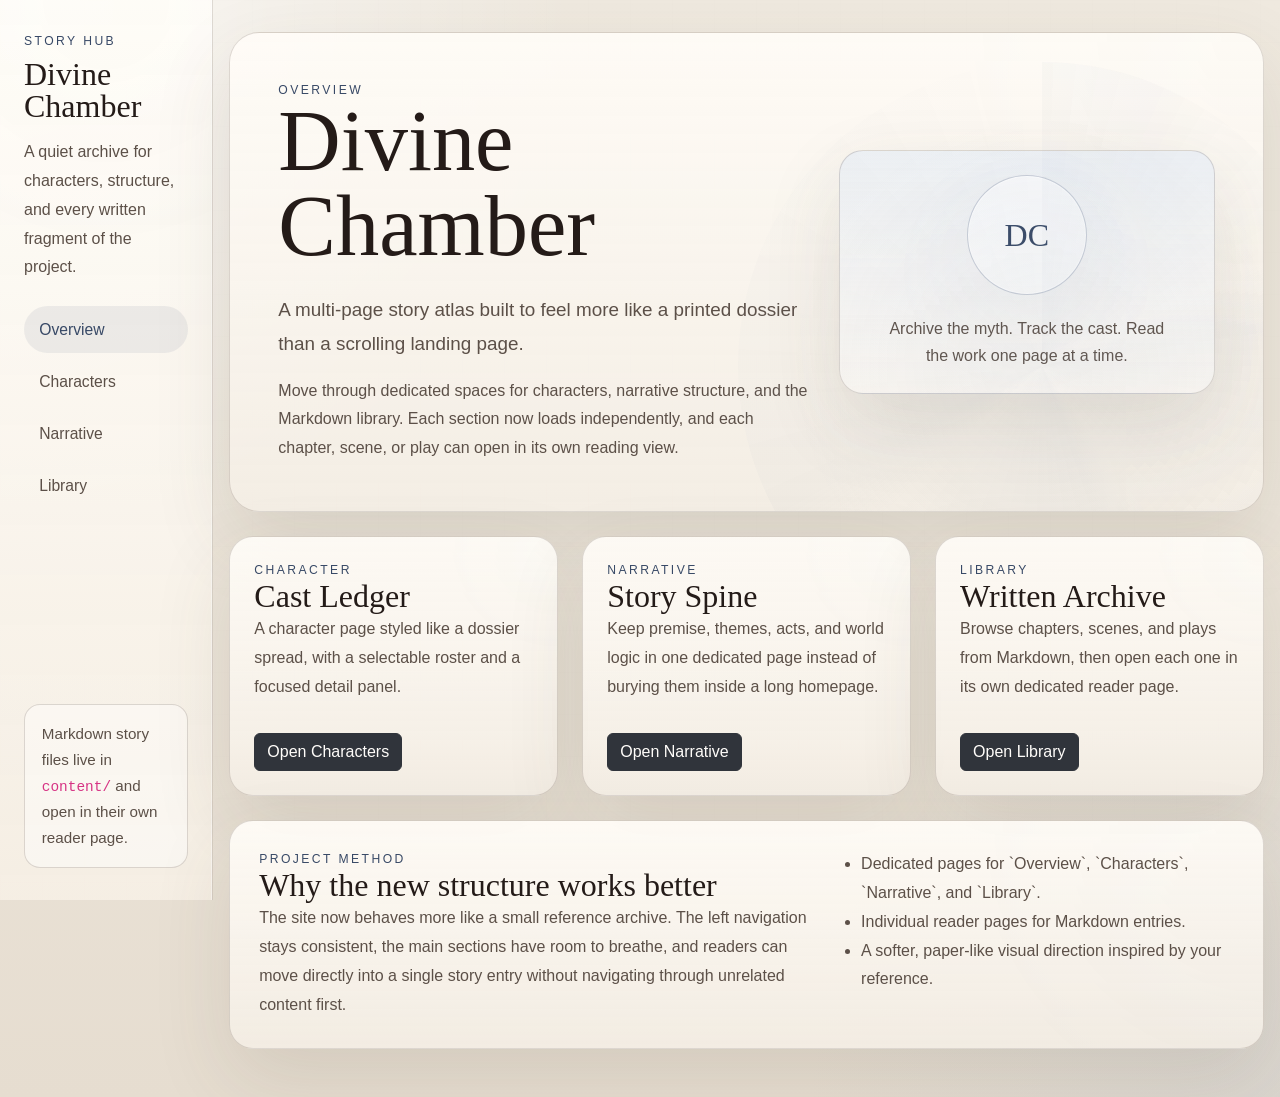
==== commit 14e222b3: "Split story hub into styled multi-page archive" ====
--- a/index.html
+++ b/index.html
@@ -1,12 +1,12 @@
 <!doctype html>
-<html lang="en" data-bs-theme="dark">
+<html lang="en" data-bs-theme="light">
   <head>
     <meta charset="UTF-8" />
     <meta name="viewport" content="width=device-width, initial-scale=1.0" />
     <title>Divine Chamber</title>
     <meta
       name="description"
-      content="A story hub for Divine Chamber featuring characters, narrative pillars, and a browsable library of chapters, scenes, and plays."
+      content="Divine Chamber story hub with dedicated character, narrative, and library pages."
     />
     <link
       href="https://cdn.jsdelivr.net/npm/bootstrap@5.3.8/dist/css/bootstrap.min.css"
@@ -17,286 +17,154 @@
     <link rel="stylesheet" href="styles.css" />
   </head>
   <body>
-    <div class="page-shell py-3 py-lg-4">
-      <nav class="navbar navbar-expand-lg topbar px-3 px-lg-4">
-        <div class="container-fluid px-0">
-          <a class="navbar-brand brand" href="#top">Divine Chamber</a>
-          <button
-            class="navbar-toggler border-0 shadow-none px-0"
-            type="button"
-            data-bs-toggle="collapse"
-            data-bs-target="#site-nav"
-            aria-controls="site-nav"
-            aria-expanded="false"
-            aria-label="Toggle navigation"
-          >
-            <span class="navbar-toggler-icon"></span>
-          </button>
-          <div class="collapse navbar-collapse justify-content-lg-end" id="site-nav">
-            <div class="navbar-nav gap-lg-2">
-              <a class="nav-link" href="#characters">Characters</a>
-              <a class="nav-link" href="#narrative">Narrative</a>
-              <a class="nav-link" href="#library">Story Library</a>
+    <div class="mobile-topbar d-lg-none">
+      <button
+        class="btn btn-outline-dark btn-sm"
+        type="button"
+        data-bs-toggle="offcanvas"
+        data-bs-target="#mobileNav"
+        aria-controls="mobileNav"
+      >
+        Menu
+      </button>
+      <a class="mobile-brand" href="index.html">Divine Chamber</a>
+    </div>
+
+    <div class="offcanvas offcanvas-start mobile-drawer d-lg-none" tabindex="-1" id="mobileNav">
+      <div class="offcanvas-header border-bottom">
+        <div>
+          <p class="drawer-kicker mb-1">Story Hub</p>
+          <h2 class="drawer-title mb-0">Divine Chamber</h2>
+        </div>
+        <button type="button" class="btn-close" data-bs-dismiss="offcanvas" aria-label="Close"></button>
+      </div>
+      <div class="offcanvas-body">
+        <nav class="nav flex-column site-nav">
+          <a class="nav-link active" aria-current="page" href="index.html">Overview</a>
+          <a class="nav-link" href="characters.html">Characters</a>
+          <a class="nav-link" href="narrative.html">Narrative</a>
+          <a class="nav-link" href="library.html">Library</a>
+        </nav>
+      </div>
+    </div>
+
+    <div class="container-fluid px-0 site-shell">
+      <div class="row g-0">
+        <aside class="col-lg-3 col-xl-2 d-none d-lg-block sidebar-column">
+          <div class="sidebar-panel">
+            <p class="sidebar-kicker mb-2">Story Hub</p>
+            <a class="sidebar-brand" href="index.html">Divine Chamber</a>
+            <p class="sidebar-copy mt-3 mb-4">
+              A quiet archive for characters, structure, and every written fragment of the project.
+            </p>
+
+            <nav class="nav flex-column site-nav">
+              <a class="nav-link active" aria-current="page" href="index.html">Overview</a>
+              <a class="nav-link" href="characters.html">Characters</a>
+              <a class="nav-link" href="narrative.html">Narrative</a>
+              <a class="nav-link" href="library.html">Library</a>
+            </nav>
+
+            <div class="sidebar-note mt-auto">
+              Markdown story files live in <code>content/</code> and open in their own reader page.
             </div>
           </div>
-        </div>
-      </nav>
+        </aside>
 
-      <header class="section-panel hero-shell mt-3 mt-lg-4" id="top">
-        <div class="row g-4 align-items-stretch">
-          <div class="col-xl-8">
-            <div class="hero-copy h-100 d-flex flex-column justify-content-center">
-              <span class="section-tag">Story Project Hub</span>
-              <h1 class="hero-title mt-4">
-                Build the myth, track the cast, and keep every scene within reach.
-              </h1>
-              <p class="lead hero-text mt-4 mb-0">
-                Divine Chamber now has a dedicated home for story architecture:
-                character profiles, narrative pillars, and a living archive of
-                chapters, scenes, and plays written in Markdown.
-              </p>
-              <div class="d-flex flex-wrap gap-3 mt-4 pt-lg-2">
-                <a class="btn btn-primary btn-lg px-4" href="#library">Explore The Library</a>
-                <a class="btn btn-outline-light btn-lg px-4" href="#narrative">Read The Premise</a>
-              </div>
-            </div>
-          </div>
-
-          <div class="col-xl-4">
-            <div class="card focus-card h-100 border-0">
-              <div class="card-body p-4 p-lg-5">
-                <span class="section-tag">Project Focus</span>
-                <h2 class="h3 mt-4 mb-4 serif-heading">
-                  What this hub keeps in one place
-                </h2>
-                <div class="vstack gap-3">
-                  <div class="focus-item">
-                    <span class="focus-index">01</span>
-                    <p class="mb-0">Character motivations and fractures</p>
-                  </div>
-                  <div class="focus-item">
-                    <span class="focus-index">02</span>
-                    <p class="mb-0">Story themes, world logic, and dramatic stakes</p>
-                  </div>
-                  <div class="focus-item">
-                    <span class="focus-index">03</span>
-                    <p class="mb-0">Markdown-based archive for chapters, scenes, and plays</p>
+        <main class="col-lg-9 col-xl-10 content-column">
+          <div class="content-wrap">
+            <section class="hero-card">
+              <div class="row g-4 align-items-center">
+                <div class="col-12 col-xl-7">
+                  <p class="page-kicker">Overview</p>
+                  <h1 class="page-title">Divine Chamber</h1>
+                  <p class="lead page-copy mt-4">
+                    A multi-page story atlas built to feel more like a printed dossier
+                    than a scrolling landing page.
+                  </p>
+                  <p class="page-copy mb-0">
+                    Move through dedicated spaces for characters, narrative structure,
+                    and the Markdown library. Each section now loads independently, and
+                    each chapter, scene, or play can open in its own reading view.
+                  </p>
+                </div>
+                <div class="col-12 col-xl-5">
+                  <div class="rune-panel">
+                    <div class="rune-mark">DC</div>
+                    <p class="rune-copy mb-0">
+                      Archive the myth. Track the cast. Read the work one page at a time.
+                    </p>
                   </div>
                 </div>
               </div>
-            </div>
+            </section>
+
+            <section class="page-section mt-4">
+              <div class="row row-cols-1 row-cols-xl-3 g-4">
+                <div class="col">
+                  <article class="paper-card h-100">
+                    <p class="card-kicker">Character</p>
+                    <h2 class="section-card-title">Cast Ledger</h2>
+                    <p class="page-copy">
+                      A character page styled like a dossier spread, with a selectable
+                      roster and a focused detail panel.
+                    </p>
+                    <a class="btn btn-ink mt-3" href="characters.html">Open Characters</a>
+                  </article>
+                </div>
+
+                <div class="col">
+                  <article class="paper-card h-100">
+                    <p class="card-kicker">Narrative</p>
+                    <h2 class="section-card-title">Story Spine</h2>
+                    <p class="page-copy">
+                      Keep premise, themes, acts, and world logic in one dedicated page
+                      instead of burying them inside a long homepage.
+                    </p>
+                    <a class="btn btn-ink mt-3" href="narrative.html">Open Narrative</a>
+                  </article>
+                </div>
+
+                <div class="col">
+                  <article class="paper-card h-100">
+                    <p class="card-kicker">Library</p>
+                    <h2 class="section-card-title">Written Archive</h2>
+                    <p class="page-copy">
+                      Browse chapters, scenes, and plays from Markdown, then open each
+                      one in its own dedicated reader page.
+                    </p>
+                    <a class="btn btn-ink mt-3" href="library.html">Open Library</a>
+                  </article>
+                </div>
+              </div>
+            </section>
+
+            <section class="page-section mt-4">
+              <div class="paper-card wide-panel">
+                <div class="row g-4">
+                  <div class="col-xl-7">
+                    <p class="card-kicker">Project Method</p>
+                    <h2 class="section-card-title">Why the new structure works better</h2>
+                    <p class="page-copy mb-0">
+                      The site now behaves more like a small reference archive. The
+                      left navigation stays consistent, the main sections have room to
+                      breathe, and readers can move directly into a single story entry
+                      without navigating through unrelated content first.
+                    </p>
+                  </div>
+                  <div class="col-xl-5">
+                    <ul class="detail-list mb-0">
+                      <li>Dedicated pages for `Overview`, `Characters`, `Narrative`, and `Library`.</li>
+                      <li>Individual reader pages for Markdown entries.</li>
+                      <li>A softer, paper-like visual direction inspired by your reference.</li>
+                    </ul>
+                  </div>
+                </div>
+              </div>
+            </section>
           </div>
-        </div>
-      </header>
-
-      <main class="mt-3 mt-lg-4">
-        <section class="section-panel" id="characters">
-          <div class="section-heading">
-            <span class="section-tag">Character Section</span>
-            <h2 class="section-title mt-4">The people drawn toward the chamber</h2>
-            <p class="section-copy mt-3 mb-0">
-              Use this area as the cast board for the project. It can evolve as your
-              world grows, but it already gives Divine Chamber a strong dramatic center.
-            </p>
-          </div>
-
-          <div class="row row-cols-1 row-cols-xl-3 g-4 mt-1">
-            <div class="col">
-              <article class="card story-card h-100 border-0">
-                <div class="card-body p-4">
-                  <p class="card-kicker mb-3">Protagonist</p>
-                  <h3 class="card-title serif-heading">Kael Voren</h3>
-                  <p class="card-copy mb-4">
-                    A scholar-turned-witness who believes the chamber preserves truth,
-                    even when truth arrives as ruin.
-                  </p>
-                  <ul class="detail-list mb-0">
-                    <li>Want: To uncover why the chamber has awakened</li>
-                    <li>Fear: That revelation will erase the life he built outside it</li>
-                    <li>Conflict: Knowledge keeps making him less certain, not more</li>
-                  </ul>
-                </div>
-              </article>
-            </div>
-
-            <div class="col">
-              <article class="card story-card h-100 border-0">
-                <div class="card-body p-4">
-                  <p class="card-kicker mb-3">Counterforce</p>
-                  <h3 class="card-title serif-heading">Seris Vale</h3>
-                  <p class="card-copy mb-4">
-                    A disciplined archivist who treats emotion like contamination and
-                    the chamber like a weapon that must remain sealed.
-                  </p>
-                  <ul class="detail-list mb-0">
-                    <li>Want: To preserve order at any cost</li>
-                    <li>Fear: That memory can be rewritten, not merely remembered</li>
-                    <li>Conflict: Control keeps pushing her toward betrayal</li>
-                  </ul>
-                </div>
-              </article>
-            </div>
-
-            <div class="col">
-              <article class="card story-card h-100 border-0">
-                <div class="card-body p-4">
-                  <p class="card-kicker mb-3">Catalyst</p>
-                  <h3 class="card-title serif-heading">Mira Ash</h3>
-                  <p class="card-copy mb-4">
-                    A performer whose staged retellings begin echoing events before
-                    they happen, as if the chamber speaks through rehearsal.
-                  </p>
-                  <ul class="detail-list mb-0">
-                    <li>Want: To turn vision into meaning before others exploit it</li>
-                    <li>Fear: That she is becoming a vessel rather than an author</li>
-                    <li>Conflict: Every performance reveals more than she intends</li>
-                  </ul>
-                </div>
-              </article>
-            </div>
-          </div>
-        </section>
-
-        <section class="section-panel mt-3 mt-lg-4" id="narrative">
-          <div class="section-heading">
-            <span class="section-tag">Narrative Section</span>
-            <h2 class="section-title mt-4">The dramatic spine of Divine Chamber</h2>
-            <p class="section-copy mt-3 mb-0">
-              This section frames the project at a glance, so you can keep tone,
-              themes, and movement aligned while new material is added.
-            </p>
-          </div>
-
-          <div class="row row-cols-1 row-cols-lg-3 g-4 mt-1">
-            <div class="col">
-              <article class="card story-card h-100 border-0">
-                <div class="card-body p-4">
-                  <h3 class="card-title serif-heading">Premise</h3>
-                  <p class="card-copy mb-0">
-                    Beneath a fractured city lies a chamber that records not what
-                    happened, but what people were willing to call true. When it opens,
-                    memory becomes unstable and history turns adversarial.
-                  </p>
-                </div>
-              </article>
-            </div>
-
-            <div class="col">
-              <article class="card story-card h-100 border-0">
-                <div class="card-body p-4">
-                  <h3 class="card-title serif-heading">Themes</h3>
-                  <p class="card-copy mb-0">
-                    Memory versus invention, devotion versus control, and the danger of
-                    treating narrative as proof rather than perspective.
-                  </p>
-                </div>
-              </article>
-            </div>
-
-            <div class="col">
-              <article class="card story-card h-100 border-0">
-                <div class="card-body p-4">
-                  <h3 class="card-title serif-heading">Tone</h3>
-                  <p class="card-copy mb-0">
-                    Sacred, theatrical, intimate, and uneasy. The world should feel
-                    like a ritual that might become a trial at any moment.
-                  </p>
-                </div>
-              </article>
-            </div>
-          </div>
-
-          <div class="row row-cols-1 row-cols-lg-3 g-4 mt-1">
-            <div class="col">
-              <article class="card step-card h-100 border-0">
-                <div class="card-body p-4">
-                  <span class="number-chip">01</span>
-                  <h3 class="card-title serif-heading mt-4">Awakening</h3>
-                  <p class="card-copy mb-0">
-                    The chamber begins to respond, and private memories become public risk.
-                  </p>
-                </div>
-              </article>
-            </div>
-
-            <div class="col">
-              <article class="card step-card h-100 border-0">
-                <div class="card-body p-4">
-                  <span class="number-chip">02</span>
-                  <h3 class="card-title serif-heading mt-4">Distortion</h3>
-                  <p class="card-copy mb-0">
-                    Accounts diverge, loyalties fracture, and performance starts
-                    steering fate.
-                  </p>
-                </div>
-              </article>
-            </div>
-
-            <div class="col">
-              <article class="card step-card h-100 border-0">
-                <div class="card-body p-4">
-                  <span class="number-chip">03</span>
-                  <h3 class="card-title serif-heading mt-4">Reckoning</h3>
-                  <p class="card-copy mb-0">
-                    The cast must decide whether truth should be preserved, revised, or buried.
-                  </p>
-                </div>
-              </article>
-            </div>
-          </div>
-        </section>
-
-        <section class="section-panel mt-3 mt-lg-4" id="library">
-          <div class="section-heading">
-            <span class="section-tag">Story Library</span>
-            <h2 class="section-title mt-4">Browse chapters, scenes, and plays from Markdown</h2>
-            <p class="section-copy mt-3 mb-0">
-              The library reads from the folders in <code>content/</code>. Add new
-              Markdown files, rebuild the manifest, and they will appear here.
-            </p>
-          </div>
-
-          <div class="d-flex flex-column flex-lg-row justify-content-between align-items-lg-center gap-3 mt-4">
-            <div class="d-flex flex-wrap gap-2" role="tablist" aria-label="Filter story entries">
-              <button class="btn btn-outline-light rounded-pill filter-button active" data-filter="all" type="button">
-                All
-              </button>
-              <button class="btn btn-outline-light rounded-pill filter-button" data-filter="chapter" type="button">
-                Chapters
-              </button>
-              <button class="btn btn-outline-light rounded-pill filter-button" data-filter="scene" type="button">
-                Scenes
-              </button>
-              <button class="btn btn-outline-light rounded-pill filter-button" data-filter="play" type="button">
-                Plays
-              </button>
-            </div>
-            <p class="section-copy small mb-0">
-              Update the manifest with
-              <code>python3 scripts/build_library_manifest.py</code>
-            </p>
-          </div>
-
-          <div class="row g-4 align-items-start mt-1">
-            <div class="col-lg-5">
-              <div class="vstack gap-3" id="library-list" aria-live="polite"></div>
-            </div>
-
-            <div class="col-lg-7">
-              <article class="card preview-card border-0" id="library-preview">
-                <div class="card-body p-4 p-lg-5 preview-placeholder">
-                  <span class="section-tag">Awaiting Selection</span>
-                  <h3 class="serif-heading h2 mt-4">Pick an entry from the library</h3>
-                  <p class="section-copy mt-3 mb-0">
-                    A rendered preview of the selected Markdown file will appear here,
-                    along with direct access to the source document.
-                  </p>
-                </div>
-              </article>
-            </div>
-          </div>
-        </section>
-      </main>
+        </main>
+      </div>
     </div>
 
     <script
@@ -304,6 +172,5 @@
       integrity="sha384-FKyoEForCGlyvwx9Hj09JcYn3nv7wiPVlz7YYwJrWVcXK/BmnVDxM+D2scQbITxI"
       crossorigin="anonymous"
     ></script>
-    <script src="app.js" defer></script>
   </body>
 </html>
--- a/styles.css
+++ b/styles.css
@@ -1,19 +1,16 @@
 :root {
-  --bs-body-bg: #090909;
-  --bs-body-color: #f8f1e5;
-  --bs-primary: #e7a44d;
-  --bs-primary-rgb: 231, 164, 77;
-  --bs-primary-text-emphasis: #1c120b;
-  --bs-secondary-color: #cbbca5;
-  --bs-border-color: rgba(255, 217, 166, 0.16);
-  --bs-link-color: #f7d8a2;
-  --bs-link-hover-color: #ffdca8;
-  --shadow-depth: 0 24px 80px rgba(0, 0, 0, 0.35);
-  --panel: rgba(22, 17, 13, 0.78);
-  --panel-strong: rgba(29, 21, 16, 0.92);
-  --panel-soft: rgba(255, 255, 255, 0.02);
-  --line-strong: rgba(231, 164, 77, 0.28);
-  --accent-soft: #f7d8a2;
+  --bs-body-bg: #ebe5db;
+  --bs-body-color: #241b18;
+  --bs-border-color: rgba(71, 58, 48, 0.18);
+  --paper: rgba(255, 251, 244, 0.8);
+  --paper-strong: rgba(255, 252, 247, 0.92);
+  --panel: rgba(232, 236, 241, 0.58);
+  --ink-soft: #5c5048;
+  --ink-faint: #7b7070;
+  --accent: #60718d;
+  --accent-strong: #384966;
+  --shadow-soft: 0 28px 60px rgba(70, 53, 42, 0.08);
+  --shadow-frame: 0 30px 80px rgba(74, 64, 53, 0.12);
   --serif: "Iowan Old Style", "Palatino Linotype", "Book Antiqua", Palatino,
     "URW Palladio L", serif;
   --sans: "Trebuchet MS", "Gill Sans", "Segoe UI", sans-serif;
@@ -30,10 +27,11 @@
 body {
   min-height: 100vh;
   font-family: var(--sans);
-  background:
-    radial-gradient(circle at top, rgba(231, 164, 77, 0.18), transparent 32%),
-    radial-gradient(circle at 90% 10%, rgba(255, 237, 204, 0.08), transparent 28%),
-    linear-gradient(180deg, #0d0a09 0%, #090909 38%, #120c08 100%);
+  color: var(--bs-body-color);
+  background:
+    radial-gradient(circle at top left, rgba(255, 255, 255, 0.72), transparent 34%),
+    radial-gradient(circle at bottom right, rgba(164, 179, 200, 0.18), transparent 28%),
+    linear-gradient(180deg, #efe9df 0%, #ece5da 48%, #e6ddd0 100%);
 }
 
 body::before {
@@ -41,343 +39,590 @@
   position: fixed;
   inset: 0;
   pointer-events: none;
-  background:
-    linear-gradient(rgba(255, 255, 255, 0.015) 1px, transparent 1px),
-    linear-gradient(90deg, rgba(255, 255, 255, 0.015) 1px, transparent 1px);
-  background-size: 48px 48px;
-  mask-image: radial-gradient(circle at center, black 30%, transparent 85%);
-  opacity: 0.35;
+  opacity: 0.16;
+  background:
+    linear-gradient(rgba(50, 41, 35, 0.03) 1px, transparent 1px),
+    linear-gradient(90deg, rgba(50, 41, 35, 0.03) 1px, transparent 1px);
+  background-size: 42px 42px;
+}
+
+a {
+  color: inherit;
 }
 
 code {
-  font-family: "SFMono-Regular", Consolas, "Liberation Mono", monospace;
   font-size: 0.95em;
 }
 
-.page-shell {
-  width: min(1220px, calc(100vw - 1rem));
+.site-shell {
+  min-height: 100vh;
+  position: relative;
+  z-index: 1;
+}
+
+.sidebar-column {
+  min-height: 100vh;
+}
+
+.sidebar-panel {
+  position: sticky;
+  top: 0;
+  min-height: 100vh;
+  display: flex;
+  flex-direction: column;
+  padding: 2rem 1.5rem;
+  border-right: 1px solid var(--bs-border-color);
+  background:
+    linear-gradient(180deg, rgba(255, 253, 248, 0.92), rgba(247, 240, 230, 0.85)),
+    radial-gradient(circle at top, rgba(161, 176, 197, 0.16), transparent 30%);
+  box-shadow: inset -1px 0 0 rgba(255, 255, 255, 0.45);
+}
+
+.sidebar-kicker,
+.drawer-kicker,
+.page-kicker,
+.card-kicker {
+  margin: 0;
+  font-size: 0.76rem;
+  letter-spacing: 0.2em;
+  text-transform: uppercase;
+  color: var(--accent-strong);
+}
+
+.sidebar-brand,
+.mobile-brand,
+.drawer-title,
+.page-title,
+.section-card-title,
+.sidebar-brand {
+  font-family: var(--serif);
+  text-decoration: none;
+}
+
+.sidebar-brand {
+  display: inline-block;
+  font-size: clamp(2rem, 2.4vw, 2.8rem);
+  line-height: 1;
+}
+
+.sidebar-copy,
+.page-copy,
+.character-subtitle,
+.portrait-role,
+.entry-summary,
+.markdown-body p,
+.markdown-body li,
+.markdown-body blockquote,
+.empty-state-copy {
+  color: var(--ink-soft);
+  line-height: 1.8;
+}
+
+.site-nav {
+  gap: 0.35rem;
+}
+
+.site-nav .nav-link {
+  border-radius: 999px;
+  padding: 0.72rem 0.95rem;
+  color: var(--ink-soft);
+  font-size: 0.98rem;
+}
+
+.site-nav .nav-link:hover,
+.site-nav .nav-link:focus-visible,
+.site-nav .nav-link.active {
+  color: var(--accent-strong);
+  background: rgba(96, 113, 141, 0.1);
+}
+
+.sidebar-note {
+  margin-top: 2rem;
+  padding: 1rem 1.05rem;
+  border: 1px solid var(--bs-border-color);
+  border-radius: 1rem;
+  background: rgba(255, 255, 255, 0.42);
+  color: var(--ink-soft);
+  line-height: 1.7;
+  font-size: 0.95rem;
+}
+
+.content-column {
+  min-height: 100vh;
+}
+
+.content-wrap {
+  width: min(1180px, calc(100% - 2rem));
   margin: 0 auto;
-  position: relative;
-  z-index: 1;
-}
-
-.serif-heading,
-.brand,
-.hero-title,
-.section-title,
-.entry-title,
-.preview-title {
-  font-family: var(--serif);
-}
-
-.topbar,
-.section-panel,
-.focus-card,
-.story-card,
-.step-card,
-.preview-card,
-.entry-surface {
+  padding: 2rem 0 3rem;
+}
+
+.mobile-topbar {
+  position: sticky;
+  top: 0;
+  z-index: 20;
+  display: flex;
+  justify-content: space-between;
+  align-items: center;
+  padding: 0.85rem 1rem;
+  border-bottom: 1px solid var(--bs-border-color);
+  background: rgba(250, 244, 236, 0.92);
+  backdrop-filter: blur(8px);
+}
+
+.mobile-brand {
+  font-size: 1.4rem;
+}
+
+.mobile-drawer {
+  background: #f7f0e7;
+}
+
+.hero-card,
+.frame-panel,
+.paper-card,
+.rune-panel,
+.reader-card,
+.related-panel {
+  position: relative;
   border: 1px solid var(--bs-border-color);
-  background: linear-gradient(180deg, rgba(18, 13, 10, 0.96), rgba(11, 9, 8, 0.92));
-  box-shadow: var(--shadow-depth);
-}
-
-.topbar {
-  border-radius: 999px;
-  backdrop-filter: blur(16px);
-  background: rgba(10, 10, 10, 0.48);
-}
-
-.brand {
-  letter-spacing: 0.1em;
-  text-transform: uppercase;
-}
-
-.navbar .nav-link {
-  color: var(--bs-secondary-color);
-}
-
-.navbar .nav-link:hover,
-.navbar .nav-link:focus-visible,
-.navbar .nav-link.active,
-.brand:hover,
-.brand:focus-visible {
-  color: var(--accent-soft);
-}
-
-.section-panel {
-  position: relative;
+  background:
+    linear-gradient(180deg, var(--paper-strong), rgba(245, 239, 230, 0.82)),
+    radial-gradient(circle at top right, rgba(160, 175, 199, 0.14), transparent 30%);
+  box-shadow: var(--shadow-frame);
+}
+
+.hero-card,
+.frame-panel {
   overflow: hidden;
-  border-radius: 28px;
-  padding: clamp(1.25rem, 3vw, 2rem);
-}
-
-.section-panel::after {
+  border-radius: 1.9rem;
+}
+
+.hero-card {
+  padding: clamp(1.5rem, 4vw, 3rem);
+}
+
+.hero-card::after,
+.frame-panel::after {
   content: "";
   position: absolute;
-  inset: auto -10% -25%;
-  height: 45%;
-  background: radial-gradient(circle, rgba(231, 164, 77, 0.15), transparent 65%);
+  right: -8%;
+  top: 6%;
+  width: 38rem;
+  height: 38rem;
+  border-radius: 50%;
+  background:
+    radial-gradient(circle, rgba(149, 165, 189, 0.1) 0%, rgba(149, 165, 189, 0.06) 28%, transparent 58%),
+    conic-gradient(
+      from 0deg,
+      rgba(149, 165, 189, 0.06),
+      transparent 18%,
+      rgba(149, 165, 189, 0.06) 22%,
+      transparent 40%,
+      rgba(149, 165, 189, 0.05) 44%,
+      transparent 63%,
+      rgba(149, 165, 189, 0.05) 67%,
+      transparent
+    );
+  opacity: 0.8;
   pointer-events: none;
 }
 
-.hero-shell {
-  min-height: calc(100vh - 4.5rem);
-}
-
-.hero-copy,
-.focus-card,
-.story-card,
-.step-card,
-.preview-card,
-.entry-surface {
+.page-banner {
+  padding-top: 0.35rem;
+}
+
+.banner-title {
+  font-size: clamp(2.6rem, 5.5vw, 4.5rem);
+}
+
+.banner-copy {
+  max-width: 50rem;
+}
+
+.page-title {
+  margin: 0;
+  font-size: clamp(3rem, 7vw, 5.4rem);
+  line-height: 0.98;
+}
+
+.lead.page-copy {
+  font-size: 1.18rem;
+}
+
+.rune-panel,
+.paper-card,
+.reader-card,
+.related-panel {
+  border-radius: 1.5rem;
+}
+
+.rune-panel,
+.paper-card,
+.related-panel {
+  padding: 1.5rem;
+}
+
+.rune-panel {
+  min-height: 100%;
+  display: grid;
+  place-items: center;
+  text-align: center;
+  background:
+    linear-gradient(180deg, rgba(230, 236, 245, 0.7), rgba(252, 248, 242, 0.9)),
+    radial-gradient(circle at center, rgba(116, 136, 168, 0.2), transparent 58%);
+}
+
+.rune-mark,
+.portrait-glyph {
+  width: 7.5rem;
+  height: 7.5rem;
+  display: grid;
+  place-items: center;
+  border-radius: 50%;
+  border: 1px solid rgba(96, 113, 141, 0.32);
+  font-family: var(--serif);
+  font-size: 2rem;
+  color: var(--accent-strong);
+  background: rgba(255, 255, 255, 0.52);
+  box-shadow: inset 0 0 0 1px rgba(255, 255, 255, 0.48);
+}
+
+.rune-copy {
+  max-width: 18rem;
+  margin-top: 1.25rem;
+  color: var(--ink-soft);
+  line-height: 1.7;
+}
+
+.section-card-title {
+  margin: 0;
+  font-size: 2rem;
+  line-height: 1.12;
+}
+
+.wide-panel {
+  padding: 1.8rem;
+}
+
+.detail-list {
+  margin: 0;
+  padding-left: 1.2rem;
+  color: var(--ink-soft);
+  line-height: 1.8;
+}
+
+.btn-ink {
+  --bs-btn-color: #fffdfa;
+  --bs-btn-bg: #30343b;
+  --bs-btn-border-color: #30343b;
+  --bs-btn-hover-color: #fffdfa;
+  --bs-btn-hover-bg: #414851;
+  --bs-btn-hover-border-color: #414851;
+  --bs-btn-focus-shadow-rgb: 48, 52, 59;
+  --bs-btn-active-color: #fffdfa;
+  --bs-btn-active-bg: #2a2f35;
+  --bs-btn-active-border-color: #2a2f35;
+}
+
+.frame-panel {
+  padding: 1.5rem;
+}
+
+.character-strip {
   position: relative;
   z-index: 1;
-}
-
-.hero-copy {
-  padding: clamp(1rem, 2vw, 2rem);
-}
-
-.hero-title {
-  max-width: 10.5ch;
-  font-size: clamp(3.1rem, 7vw, 6.8rem);
-  line-height: 0.95;
-  margin: 0;
-}
-
-.hero-text,
-.section-copy,
-.card-copy,
-.detail-list,
-.focus-item,
-.preview-body,
-.preview-placeholder p,
-.empty-state-copy,
-.entry-summary {
-  color: var(--bs-secondary-color);
-}
-
-.section-tag,
-.card-kicker {
-  display: inline-flex;
+  display: flex;
+  flex-wrap: wrap;
+  gap: 0.8rem;
+  justify-content: center;
+  padding-bottom: 1.4rem;
+  border-bottom: 1px solid rgba(71, 58, 48, 0.12);
+}
+
+.character-chip {
+  width: 4.25rem;
+  border: 0;
+  padding: 0;
+  background: transparent;
+  text-align: center;
+  color: inherit;
+}
+
+.character-chip:focus-visible {
+  outline: none;
+}
+
+.character-chip-face {
+  width: 4.25rem;
+  height: 4.25rem;
+  display: grid;
+  place-items: center;
+  border-radius: 1.25rem;
+  border: 1px solid rgba(71, 58, 48, 0.18);
+  background:
+    linear-gradient(180deg, rgba(255, 255, 255, 0.78), rgba(223, 230, 241, 0.8)),
+    radial-gradient(circle at top, rgba(111, 128, 158, 0.16), transparent 45%);
+  font-family: var(--serif);
+  color: var(--accent-strong);
+  box-shadow: var(--shadow-soft);
+  transition: transform 180ms ease, border-color 180ms ease, box-shadow 180ms ease;
+}
+
+.character-chip-label {
+  display: block;
+  margin-top: 0.45rem;
+  font-size: 0.8rem;
+  color: var(--ink-faint);
+}
+
+.character-chip:hover .character-chip-face,
+.character-chip:focus-visible .character-chip-face,
+.character-chip.is-active .character-chip-face {
+  transform: translateY(-2px);
+  border-color: rgba(96, 113, 141, 0.42);
+  box-shadow: 0 16px 32px rgba(78, 83, 103, 0.15);
+}
+
+.character-portrait {
+  position: relative;
+  z-index: 1;
+  min-height: 30rem;
+  display: flex;
+  flex-direction: column;
+  justify-content: flex-end;
   align-items: center;
-  min-height: 2rem;
-  padding: 0.45rem 0.8rem;
-  border-radius: 999px;
-  border: 1px solid var(--line-strong);
-  background: rgba(231, 164, 77, 0.12);
-  color: var(--accent-soft);
-  font-size: 0.74rem;
-  letter-spacing: 0.18em;
+  padding: 2rem;
+  border-radius: 1.6rem;
+  border: 1px solid rgba(71, 58, 48, 0.14);
+  background:
+    linear-gradient(180deg, rgba(215, 223, 235, 0.8), rgba(248, 244, 238, 0.74)),
+    radial-gradient(circle at top left, rgba(255, 255, 255, 0.74), transparent 35%);
+  overflow: hidden;
+}
+
+.character-portrait::before {
+  content: "";
+  position: absolute;
+  inset: 8% 14% 16%;
+  border-radius: 50%;
+  border: 1px solid rgba(96, 113, 141, 0.14);
+  background:
+    radial-gradient(circle, rgba(96, 113, 141, 0.06), transparent 66%),
+    conic-gradient(
+      from 0deg,
+      rgba(96, 113, 141, 0.05),
+      transparent 18%,
+      rgba(96, 113, 141, 0.05) 22%,
+      transparent 42%,
+      rgba(96, 113, 141, 0.04) 46%,
+      transparent 66%,
+      rgba(96, 113, 141, 0.05) 72%,
+      transparent
+    );
+}
+
+.portrait-glyph {
+  position: relative;
+  z-index: 1;
+  width: 13rem;
+  height: 13rem;
+  font-size: 3rem;
+}
+
+.portrait-role {
+  position: relative;
+  z-index: 1;
+  margin-top: 1.25rem;
+  font-family: var(--serif);
+  font-size: 1.25rem;
+}
+
+.character-copy-panel,
+.note-grid,
+.entry-grid,
+.related-grid {
+  position: relative;
+  z-index: 1;
+}
+
+.note-grid {
+  display: grid;
+  gap: 0.85rem;
+  margin-top: 1.3rem;
+}
+
+.note-card {
+  padding: 1rem 1.1rem;
+  border: 1px solid rgba(71, 58, 48, 0.12);
+  border-radius: 1rem;
+  background: rgba(255, 255, 255, 0.5);
+}
+
+.note-title {
+  display: block;
+  margin-bottom: 0.25rem;
+  font-size: 0.8rem;
+  letter-spacing: 0.14em;
   text-transform: uppercase;
-}
-
-.focus-card,
-.story-card,
-.step-card,
-.preview-card,
-.entry-surface {
-  background: linear-gradient(180deg, rgba(31, 23, 17, 0.88), rgba(18, 15, 12, 0.92));
-  backdrop-filter: blur(12px);
+  color: var(--accent-strong);
+}
+
+.character-subtitle {
+  font-size: 1.08rem;
+}
+
+.act-card {
   height: 100%;
-}
-
-.focus-item {
-  display: grid;
-  grid-template-columns: auto 1fr;
-  gap: 0.85rem;
-  padding: 1rem;
-  border-radius: 1rem;
-  border: 1px solid var(--bs-border-color);
-  background: var(--panel-soft);
-}
-
-.focus-index,
-.number-chip {
+  padding: 1.5rem;
+  border-radius: 1.4rem;
+  border: 1px solid rgba(71, 58, 48, 0.15);
+  background:
+    linear-gradient(180deg, rgba(248, 244, 238, 0.88), rgba(236, 239, 245, 0.86));
+  box-shadow: var(--shadow-soft);
+}
+
+.act-index {
   display: inline-flex;
   align-items: center;
   justify-content: center;
   width: 3rem;
   height: 3rem;
+  margin-bottom: 1rem;
   border-radius: 50%;
-  border: 1px solid var(--line-strong);
-  color: var(--accent-soft);
+  border: 1px solid rgba(96, 113, 141, 0.26);
   font-family: var(--serif);
-  flex-shrink: 0;
-}
-
-.section-heading {
-  max-width: 56rem;
-  position: relative;
-  z-index: 1;
-}
-
-.section-title {
-  font-size: clamp(2.2rem, 4.8vw, 4rem);
-  line-height: 1.02;
-  margin: 0;
-}
-
-.card-title,
-.entry-title,
-.preview-title {
-  font-size: 1.45rem;
-  line-height: 1.15;
-}
-
-.detail-list {
-  padding-left: 1.2rem;
-  line-height: 1.75;
-}
-
-.filter-button {
-  border-color: var(--bs-border-color);
-  color: var(--bs-body-color);
-}
-
+  color: var(--accent-strong);
+}
+
+.filter-button.active,
 .filter-button:hover,
-.filter-button:focus-visible,
-.filter-button.active {
-  border-color: var(--line-strong);
-  background: rgba(231, 164, 77, 0.14);
-  color: var(--bs-body-color);
-}
-
-.story-entry {
-  display: block;
-  width: 100%;
-  padding: 0;
-  border: 0;
-  background: transparent;
-  color: inherit;
-  text-align: left;
-}
-
-.story-entry:focus-visible {
-  outline: none;
-}
-
-.entry-surface {
-  display: block;
-  border-radius: 1.5rem;
-  transition: transform 180ms ease, border-color 180ms ease, background 180ms ease;
-}
-
-.story-entry:hover .entry-surface,
-.story-entry:focus-visible .entry-surface,
-.story-entry.is-active .entry-surface {
-  transform: translateY(-1px);
-  border-color: rgba(231, 164, 77, 0.5);
-  background: linear-gradient(180deg, rgba(42, 30, 20, 0.92), rgba(18, 15, 12, 0.96));
-}
-
-.badge-tag {
+.filter-button:focus-visible {
+  border-color: rgba(96, 113, 141, 0.34);
+  background: rgba(96, 113, 141, 0.08);
+  color: var(--accent-strong);
+}
+
+.entry-grid,
+.related-grid {
+  display: grid;
+  gap: 1rem;
+}
+
+.entry-card,
+.related-card {
+  padding: 1.25rem;
+  border: 1px solid rgba(71, 58, 48, 0.14);
+  border-radius: 1.35rem;
+  background: rgba(255, 255, 255, 0.5);
+  box-shadow: var(--shadow-soft);
+}
+
+.entry-kind,
+.meta-pill {
   display: inline-flex;
   align-items: center;
-  min-height: 1.9rem;
-  padding: 0.3rem 0.7rem;
+  min-height: 2rem;
+  padding: 0.35rem 0.75rem;
   border-radius: 999px;
-  border: 1px solid var(--line-strong);
-  background: rgba(231, 164, 77, 0.1);
-  color: var(--accent-soft);
-  font-size: 0.74rem;
-  font-weight: 500;
-  letter-spacing: 0.12em;
+  border: 1px solid rgba(96, 113, 141, 0.22);
+  background: rgba(96, 113, 141, 0.08);
+  color: var(--accent-strong);
+  font-size: 0.78rem;
+  letter-spacing: 0.14em;
   text-transform: uppercase;
 }
 
-.entry-summary,
-.preview-body p,
-.preview-body li,
-.preview-body blockquote {
-  line-height: 1.75;
-}
-
-.preview-card {
-  position: sticky;
-  top: 1.5rem;
-}
-
-.preview-body {
-  margin-top: 1rem;
-}
-
-.preview-body h1,
-.preview-body h2,
-.preview-body h3,
-.preview-body h4 {
+.entry-title {
   font-family: var(--serif);
-  line-height: 1.15;
-  margin: 1.25rem 0 0.7rem;
-}
-
-.preview-body h1:first-child,
-.preview-body h2:first-child,
-.preview-body h3:first-child,
-.preview-body h4:first-child {
+  font-size: 1.7rem;
+  line-height: 1.16;
+}
+
+.reader-card {
+  padding: 1.75rem;
+}
+
+.markdown-body {
+  position: relative;
+  z-index: 1;
+  min-height: 12rem;
+}
+
+.markdown-body h1,
+.markdown-body h2,
+.markdown-body h3,
+.markdown-body h4 {
+  margin: 1.4rem 0 0.7rem;
+  font-family: var(--serif);
+  line-height: 1.12;
+}
+
+.markdown-body h1:first-child,
+.markdown-body h2:first-child,
+.markdown-body h3:first-child,
+.markdown-body h4:first-child {
   margin-top: 0;
 }
 
-.preview-body ul,
-.preview-body ol {
+.markdown-body ul,
+.markdown-body ol {
   padding-left: 1.3rem;
 }
 
-.preview-body a {
-  color: var(--accent-soft);
-}
-
-.preview-body code {
-  padding: 0.12rem 0.35rem;
+.markdown-body blockquote {
+  padding-left: 1rem;
+  border-left: 2px solid rgba(96, 113, 141, 0.28);
+}
+
+.markdown-body hr {
+  border: 0;
+  border-top: 1px solid rgba(71, 58, 48, 0.14);
+  margin: 1.5rem 0;
+}
+
+.markdown-body code {
+  padding: 0.14rem 0.35rem;
   border-radius: 0.35rem;
-  background: rgba(255, 255, 255, 0.05);
-}
-
-.preview-body blockquote {
-  margin: 1rem 0;
-  padding-left: 1rem;
-  border-left: 2px solid rgba(231, 164, 77, 0.4);
-}
-
-.preview-body hr {
-  border: 0;
-  border-top: 1px solid var(--bs-border-color);
-  margin: 1.5rem 0;
-}
-
-.preview-link {
-  text-decoration: none;
-}
-
-.empty-state-card {
-  border-radius: 1.5rem;
+  background: rgba(71, 58, 48, 0.08);
+}
+
+.related-grid {
+  grid-template-columns: repeat(auto-fit, minmax(220px, 1fr));
 }
 
 @media (max-width: 991.98px) {
-  .topbar {
-    border-radius: 1.5rem;
+  .content-wrap {
+    width: min(100% - 1rem, 100%);
+    padding: 1.25rem 0 2rem;
   }
 
-  .hero-shell {
-    min-height: auto;
+  .page-title {
+    font-size: clamp(2.4rem, 10vw, 4rem);
   }
 
-  .preview-card {
-    position: static;
+  .character-portrait {
+    min-height: 22rem;
   }
 }
 
 @media (max-width: 575.98px) {
-  .page-shell {
-    width: min(100vw - 0.5rem, 100%);
+  .hero-card,
+  .frame-panel,
+  .paper-card,
+  .reader-card,
+  .related-panel {
+    border-radius: 1.2rem;
   }
 
-  .section-panel {
-    border-radius: 22px;
+  .hero-card::after,
+  .frame-panel::after {
+    width: 22rem;
+    height: 22rem;
+    right: -20%;
   }
 
-  .hero-title {
-    max-width: 100%;
+  .character-strip {
+    justify-content: flex-start;
   }
 }
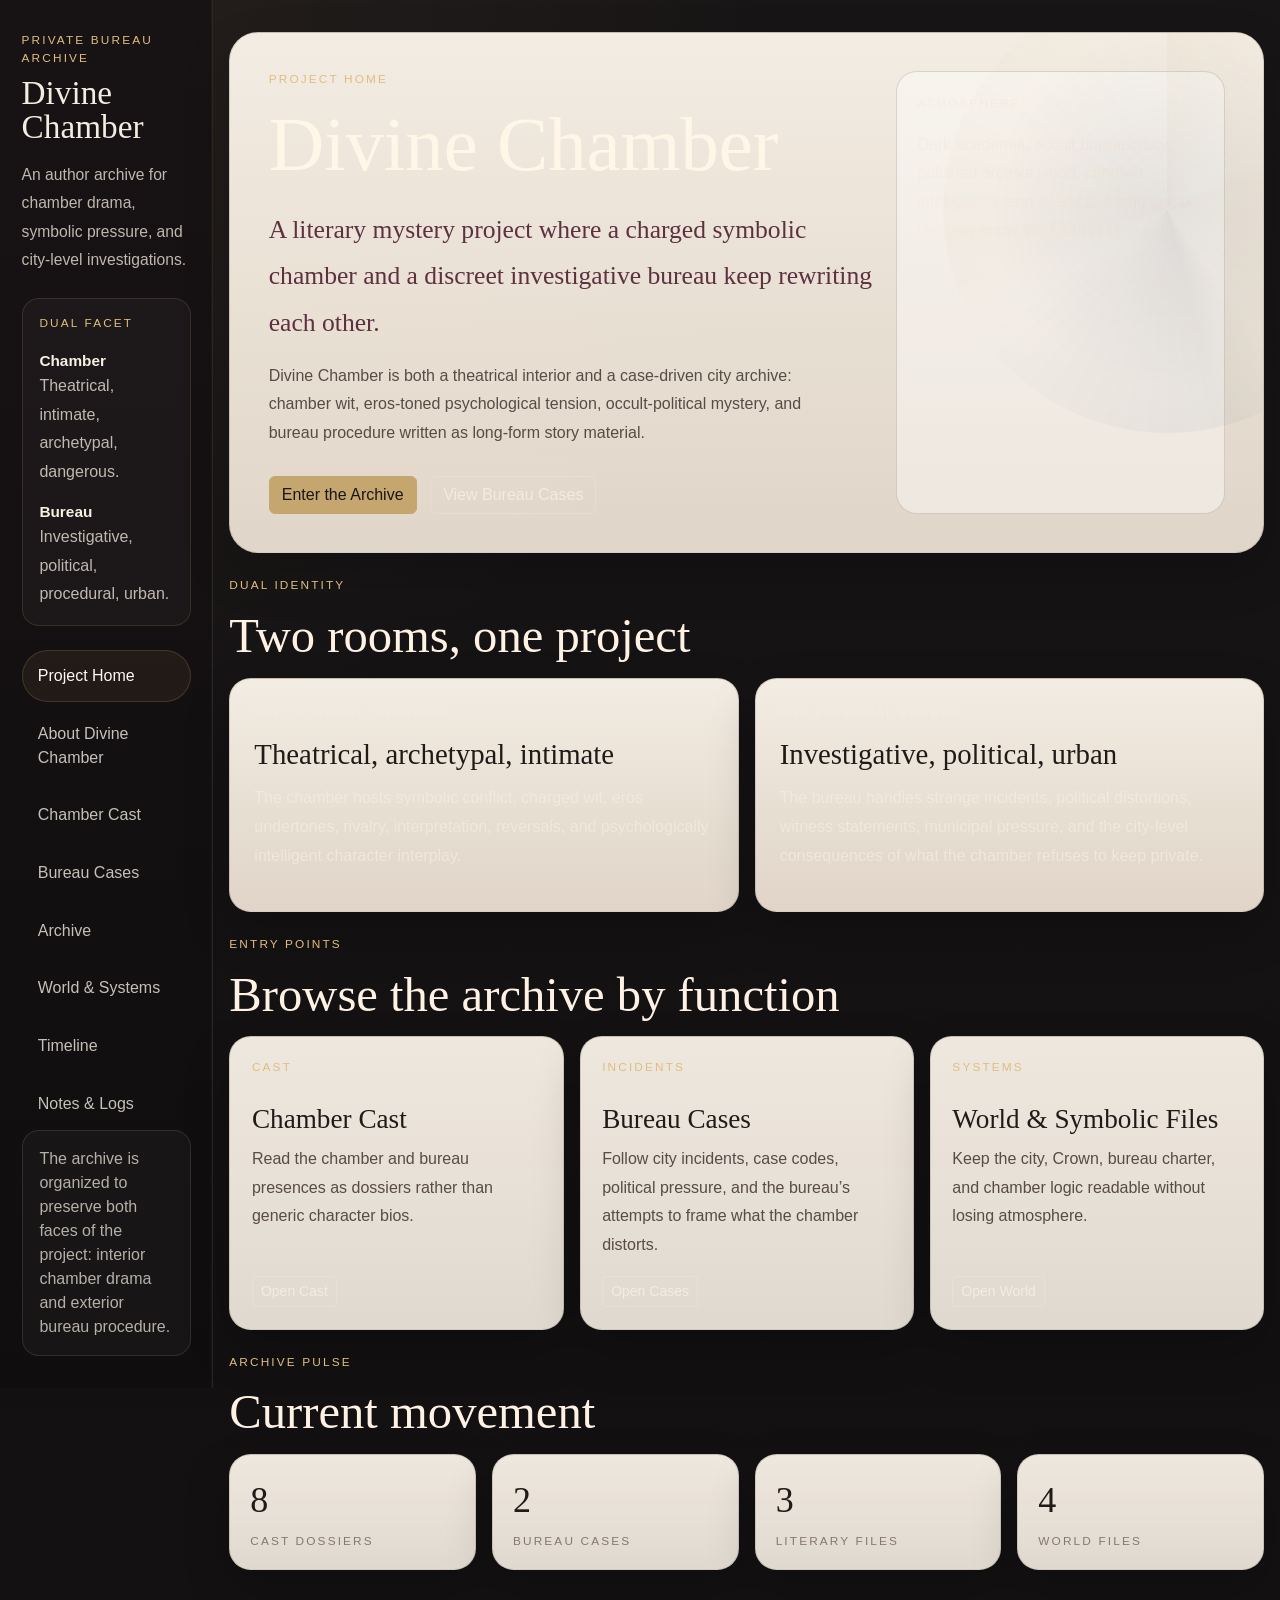
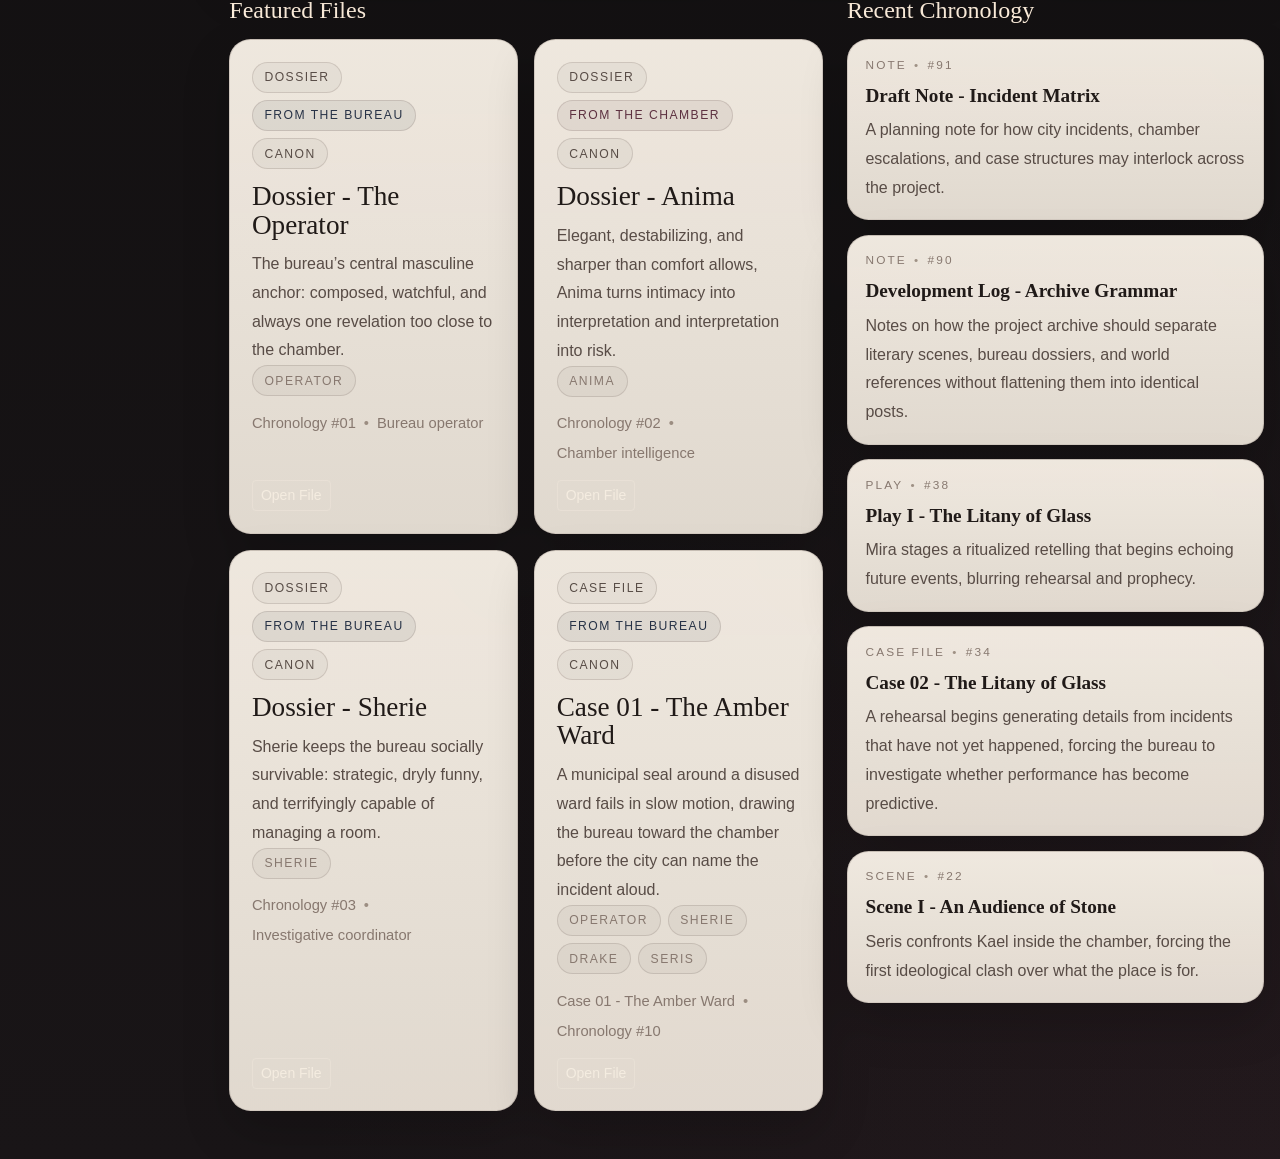
==== commit 01d144ee: "Refactor Divine Chamber into a bureau archive" ====
--- a/index.html
+++ b/index.html
@@ -1,12 +1,12 @@
 <!doctype html>
-<html lang="en" data-bs-theme="light">
+<html lang="en" data-bs-theme="dark">
   <head>
     <meta charset="UTF-8" />
     <meta name="viewport" content="width=device-width, initial-scale=1.0" />
     <title>Divine Chamber</title>
     <meta
       name="description"
-      content="Divine Chamber story hub with dedicated character, narrative, and library pages."
+      content="Divine Chamber is a private bureau archive for chamber drama, city incidents, symbolic conflict, and long-form story writing."
     />
     <link
       href="https://cdn.jsdelivr.net/npm/bootstrap@5.3.8/dist/css/bootstrap.min.css"
@@ -16,149 +16,138 @@
     />
     <link rel="stylesheet" href="styles.css" />
   </head>
-  <body>
-    <div class="mobile-topbar d-lg-none">
-      <button
-        class="btn btn-outline-dark btn-sm"
-        type="button"
-        data-bs-toggle="offcanvas"
-        data-bs-target="#mobileNav"
-        aria-controls="mobileNav"
-      >
-        Menu
-      </button>
-      <a class="mobile-brand" href="index.html">Divine Chamber</a>
-    </div>
-
-    <div class="offcanvas offcanvas-start mobile-drawer d-lg-none" tabindex="-1" id="mobileNav">
-      <div class="offcanvas-header border-bottom">
-        <div>
-          <p class="drawer-kicker mb-1">Story Hub</p>
-          <h2 class="drawer-title mb-0">Divine Chamber</h2>
-        </div>
-        <button type="button" class="btn-close" data-bs-dismiss="offcanvas" aria-label="Close"></button>
-      </div>
-      <div class="offcanvas-body">
-        <nav class="nav flex-column site-nav">
-          <a class="nav-link active" aria-current="page" href="index.html">Overview</a>
-          <a class="nav-link" href="characters.html">Characters</a>
-          <a class="nav-link" href="narrative.html">Narrative</a>
-          <a class="nav-link" href="library.html">Library</a>
-        </nav>
-      </div>
-    </div>
+  <body data-page="overview">
+    <div id="mobile-shell"></div>
 
     <div class="container-fluid px-0 site-shell">
       <div class="row g-0">
         <aside class="col-lg-3 col-xl-2 d-none d-lg-block sidebar-column">
-          <div class="sidebar-panel">
-            <p class="sidebar-kicker mb-2">Story Hub</p>
-            <a class="sidebar-brand" href="index.html">Divine Chamber</a>
-            <p class="sidebar-copy mt-3 mb-4">
-              A quiet archive for characters, structure, and every written fragment of the project.
-            </p>
-
-            <nav class="nav flex-column site-nav">
-              <a class="nav-link active" aria-current="page" href="index.html">Overview</a>
-              <a class="nav-link" href="characters.html">Characters</a>
-              <a class="nav-link" href="narrative.html">Narrative</a>
-              <a class="nav-link" href="library.html">Library</a>
-            </nav>
-
-            <div class="sidebar-note mt-auto">
-              Markdown story files live in <code>content/</code> and open in their own reader page.
-            </div>
-          </div>
+          <div id="sidebar-shell"></div>
         </aside>
 
         <main class="col-lg-9 col-xl-10 content-column">
           <div class="content-wrap">
-            <section class="hero-card">
-              <div class="row g-4 align-items-center">
-                <div class="col-12 col-xl-7">
-                  <p class="page-kicker">Overview</p>
-                  <h1 class="page-title">Divine Chamber</h1>
-                  <p class="lead page-copy mt-4">
-                    A multi-page story atlas built to feel more like a printed dossier
-                    than a scrolling landing page.
+            <section class="hero-card hero-card--home">
+              <div class="hero-card__inner">
+                <p class="page-kicker">Project Home</p>
+                <h1 class="page-title">Divine Chamber</h1>
+                <p class="hero-lead">
+                  A literary mystery project where a charged symbolic chamber and a discreet investigative bureau keep rewriting each other.
+                </p>
+                <p class="page-copy hero-copy">
+                  Divine Chamber is both a theatrical interior and a case-driven city
+                  archive: chamber wit, eros-toned psychological tension, occult-political
+                  mystery, and bureau procedure written as long-form story material.
+                </p>
+
+                <div class="hero-actions">
+                  <a class="btn btn-brass" href="library.html">Enter the Archive</a>
+                  <a class="btn btn-outline-light" href="cases.html">View Bureau Cases</a>
+                </div>
+              </div>
+
+              <div class="hero-card__aside">
+                <div class="hero-note">
+                  <p class="card-kicker">Atmosphere</p>
+                  <p class="page-copy mb-0">
+                    Dark academia, occult bureaucracy, polished archive wood, candlelit
+                    intelligence, and characters who speak like they know the room is listening.
                   </p>
-                  <p class="page-copy mb-0">
-                    Move through dedicated spaces for characters, narrative structure,
-                    and the Markdown library. Each section now loads independently, and
-                    each chapter, scene, or play can open in its own reading view.
-                  </p>
-                </div>
-                <div class="col-12 col-xl-5">
-                  <div class="rune-panel">
-                    <div class="rune-mark">DC</div>
-                    <p class="rune-copy mb-0">
-                      Archive the myth. Track the cast. Read the work one page at a time.
-                    </p>
-                  </div>
                 </div>
               </div>
             </section>
 
             <section class="page-section mt-4">
-              <div class="row row-cols-1 row-cols-xl-3 g-4">
-                <div class="col">
-                  <article class="paper-card h-100">
-                    <p class="card-kicker">Character</p>
-                    <h2 class="section-card-title">Cast Ledger</h2>
-                    <p class="page-copy">
-                      A character page styled like a dossier spread, with a selectable
-                      roster and a focused detail panel.
-                    </p>
-                    <a class="btn btn-ink mt-3" href="characters.html">Open Characters</a>
-                  </article>
-                </div>
+              <div class="section-header">
+                <p class="page-kicker">Dual Identity</p>
+                <h2 class="section-title">Two rooms, one project</h2>
+              </div>
 
-                <div class="col">
-                  <article class="paper-card h-100">
-                    <p class="card-kicker">Narrative</p>
-                    <h2 class="section-card-title">Story Spine</h2>
-                    <p class="page-copy">
-                      Keep premise, themes, acts, and world logic in one dedicated page
-                      instead of burying them inside a long homepage.
-                    </p>
-                    <a class="btn btn-ink mt-3" href="narrative.html">Open Narrative</a>
-                  </article>
-                </div>
+              <div class="dual-grid">
+                <article class="feature-panel feature-panel--chamber">
+                  <p class="card-kicker">The Internal Chamber</p>
+                  <h3 class="feature-title">Theatrical, archetypal, intimate</h3>
+                  <p class="page-copy">
+                    The chamber hosts symbolic conflict, charged wit, eros undertones,
+                    rivalry, interpretation, reversals, and psychologically intelligent
+                    character interplay.
+                  </p>
+                </article>
 
-                <div class="col">
-                  <article class="paper-card h-100">
-                    <p class="card-kicker">Library</p>
-                    <h2 class="section-card-title">Written Archive</h2>
-                    <p class="page-copy">
-                      Browse chapters, scenes, and plays from Markdown, then open each
-                      one in its own dedicated reader page.
-                    </p>
-                    <a class="btn btn-ink mt-3" href="library.html">Open Library</a>
-                  </article>
-                </div>
+                <article class="feature-panel feature-panel--bureau">
+                  <p class="card-kicker">The External Bureau</p>
+                  <h3 class="feature-title">Investigative, political, urban</h3>
+                  <p class="page-copy">
+                    The bureau handles strange incidents, political distortions, witness
+                    statements, municipal pressure, and the city-level consequences of what
+                    the chamber refuses to keep private.
+                  </p>
+                </article>
               </div>
             </section>
 
             <section class="page-section mt-4">
-              <div class="paper-card wide-panel">
-                <div class="row g-4">
-                  <div class="col-xl-7">
-                    <p class="card-kicker">Project Method</p>
-                    <h2 class="section-card-title">Why the new structure works better</h2>
-                    <p class="page-copy mb-0">
-                      The site now behaves more like a small reference archive. The
-                      left navigation stays consistent, the main sections have room to
-                      breathe, and readers can move directly into a single story entry
-                      without navigating through unrelated content first.
-                    </p>
+              <div class="section-header">
+                <p class="page-kicker">Entry Points</p>
+                <h2 class="section-title">Browse the archive by function</h2>
+              </div>
+
+              <div class="entry-grid entry-grid--wide">
+                <article class="archive-card archive-card--profile">
+                  <p class="archive-card__eyebrow">Cast</p>
+                  <h3 class="archive-card__title">Chamber Cast</h3>
+                  <p class="archive-card__summary">
+                    Read the chamber and bureau presences as dossiers rather than generic character bios.
+                  </p>
+                  <div class="archive-card__footer">
+                    <a class="btn btn-outline-light btn-sm" href="characters.html">Open Cast</a>
                   </div>
-                  <div class="col-xl-5">
-                    <ul class="detail-list mb-0">
-                      <li>Dedicated pages for `Overview`, `Characters`, `Narrative`, and `Library`.</li>
-                      <li>Individual reader pages for Markdown entries.</li>
-                      <li>A softer, paper-like visual direction inspired by your reference.</li>
-                    </ul>
+                </article>
+
+                <article class="archive-card archive-card--dossier">
+                  <p class="archive-card__eyebrow">Incidents</p>
+                  <h3 class="archive-card__title">Bureau Cases</h3>
+                  <p class="archive-card__summary">
+                    Follow city incidents, case codes, political pressure, and the bureau’s attempts to frame what the chamber distorts.
+                  </p>
+                  <div class="archive-card__footer">
+                    <a class="btn btn-outline-light btn-sm" href="cases.html">Open Cases</a>
                   </div>
+                </article>
+
+                <article class="archive-card archive-card--reference">
+                  <p class="archive-card__eyebrow">Systems</p>
+                  <h3 class="archive-card__title">World & Symbolic Files</h3>
+                  <p class="archive-card__summary">
+                    Keep the city, Crown, bureau charter, and chamber logic readable without losing atmosphere.
+                  </p>
+                  <div class="archive-card__footer">
+                    <a class="btn btn-outline-light btn-sm" href="world.html">Open World</a>
+                  </div>
+                </article>
+              </div>
+            </section>
+
+            <section class="page-section mt-4">
+              <div class="section-header">
+                <p class="page-kicker">Archive Pulse</p>
+                <h2 class="section-title">Current movement</h2>
+              </div>
+
+              <div class="stats-grid" id="home-stats"></div>
+
+              <div class="row g-4 mt-1">
+                <div class="col-xl-7">
+                  <div class="section-subheader">
+                    <h3 class="subsection-title">Featured Files</h3>
+                  </div>
+                  <div class="entry-grid" id="home-featured"></div>
+                </div>
+                <div class="col-xl-5">
+                  <div class="section-subheader">
+                    <h3 class="subsection-title">Recent Chronology</h3>
+                  </div>
+                  <div class="stack-list" id="home-recent"></div>
                 </div>
               </div>
             </section>
@@ -172,5 +161,8 @@
       integrity="sha384-FKyoEForCGlyvwx9Hj09JcYn3nv7wiPVlz7YYwJrWVcXK/BmnVDxM+D2scQbITxI"
       crossorigin="anonymous"
     ></script>
+    <script src="shell.js" defer></script>
+    <script src="archive-core.js" defer></script>
+    <script src="home.js" defer></script>
   </body>
 </html>
--- a/styles.css
+++ b/styles.css
@@ -1,16 +1,22 @@
 :root {
-  --bs-body-bg: #ebe5db;
-  --bs-body-color: #241b18;
-  --bs-border-color: rgba(71, 58, 48, 0.18);
-  --paper: rgba(255, 251, 244, 0.8);
-  --paper-strong: rgba(255, 252, 247, 0.92);
-  --panel: rgba(232, 236, 241, 0.58);
-  --ink-soft: #5c5048;
-  --ink-faint: #7b7070;
-  --accent: #60718d;
-  --accent-strong: #384966;
-  --shadow-soft: 0 28px 60px rgba(70, 53, 42, 0.08);
-  --shadow-frame: 0 30px 80px rgba(74, 64, 53, 0.12);
+  --bg: #151313;
+  --bg-soft: #1c1818;
+  --sidebar-bg: rgba(17, 15, 16, 0.96);
+  --sidebar-border: rgba(197, 166, 111, 0.14);
+  --paper: rgba(248, 241, 231, 0.96);
+  --paper-soft: rgba(242, 234, 223, 0.92);
+  --paper-muted: rgba(235, 227, 215, 0.84);
+  --ink: #201a18;
+  --ink-soft: #584c46;
+  --ink-faint: #87786f;
+  --brass: #c5a66f;
+  --brass-strong: #e0be7f;
+  --wine: #5d3140;
+  --midnight: #273246;
+  --border: rgba(66, 47, 37, 0.16);
+  --border-strong: rgba(72, 53, 43, 0.28);
+  --shadow-soft: 0 20px 48px rgba(6, 5, 6, 0.18);
+  --shadow-deep: 0 32px 80px rgba(8, 8, 10, 0.28);
   --serif: "Iowan Old Style", "Palatino Linotype", "Book Antiqua", Palatino,
     "URW Palladio L", serif;
   --sans: "Trebuchet MS", "Gill Sans", "Segoe UI", sans-serif;
@@ -26,12 +32,13 @@
 
 body {
   min-height: 100vh;
+  margin: 0;
   font-family: var(--sans);
-  color: var(--bs-body-color);
-  background:
-    radial-gradient(circle at top left, rgba(255, 255, 255, 0.72), transparent 34%),
-    radial-gradient(circle at bottom right, rgba(164, 179, 200, 0.18), transparent 28%),
-    linear-gradient(180deg, #efe9df 0%, #ece5da 48%, #e6ddd0 100%);
+  color: #f3ece2;
+  background:
+    radial-gradient(circle at top left, rgba(197, 166, 111, 0.08), transparent 26%),
+    radial-gradient(circle at bottom right, rgba(93, 49, 64, 0.14), transparent 32%),
+    linear-gradient(180deg, #181516 0%, #121011 48%, #191517 100%);
 }
 
 body::before {
@@ -41,9 +48,9 @@
   pointer-events: none;
   opacity: 0.16;
   background:
-    linear-gradient(rgba(50, 41, 35, 0.03) 1px, transparent 1px),
-    linear-gradient(90deg, rgba(50, 41, 35, 0.03) 1px, transparent 1px);
-  background-size: 42px 42px;
+    linear-gradient(rgba(255, 255, 255, 0.025) 1px, transparent 1px),
+    linear-gradient(90deg, rgba(255, 255, 255, 0.025) 1px, transparent 1px);
+  background-size: 40px 40px;
 }
 
 a {
@@ -51,13 +58,16 @@
 }
 
 code {
-  font-size: 0.95em;
+  padding: 0.08rem 0.35rem;
+  border-radius: 0.35rem;
+  background: rgba(32, 26, 24, 0.08);
+  color: inherit;
 }
 
 .site-shell {
-  min-height: 100vh;
   position: relative;
   z-index: 1;
+  min-height: 100vh;
 }
 
 .sidebar-column {
@@ -70,81 +80,129 @@
   min-height: 100vh;
   display: flex;
   flex-direction: column;
-  padding: 2rem 1.5rem;
-  border-right: 1px solid var(--bs-border-color);
-  background:
-    linear-gradient(180deg, rgba(255, 253, 248, 0.92), rgba(247, 240, 230, 0.85)),
-    radial-gradient(circle at top, rgba(161, 176, 197, 0.16), transparent 30%);
-  box-shadow: inset -1px 0 0 rgba(255, 255, 255, 0.45);
+  padding: 2rem 1.35rem;
+  border-right: 1px solid var(--sidebar-border);
+  background:
+    linear-gradient(180deg, rgba(24, 19, 20, 0.98), rgba(16, 14, 15, 0.97)),
+    radial-gradient(circle at top, rgba(197, 166, 111, 0.08), transparent 28%);
+  box-shadow: inset -1px 0 0 rgba(255, 255, 255, 0.03);
 }
 
 .sidebar-kicker,
 .drawer-kicker,
 .page-kicker,
-.card-kicker {
-  margin: 0;
-  font-size: 0.76rem;
-  letter-spacing: 0.2em;
+.card-kicker,
+.archive-card__eyebrow,
+.record-item__label,
+.context-block__label,
+.archive-label,
+.stack-link__meta,
+.selector-card__meta,
+.stat-card__label,
+.nav-pill__label {
+  font-size: 0.74rem;
+  letter-spacing: 0.18em;
   text-transform: uppercase;
-  color: var(--accent-strong);
+}
+
+.sidebar-kicker,
+.drawer-kicker,
+.page-kicker,
+.card-kicker,
+.archive-card__eyebrow,
+.archive-label,
+.nav-pill__label {
+  color: var(--brass-strong);
 }
 
 .sidebar-brand,
 .mobile-brand,
 .drawer-title,
 .page-title,
-.section-card-title,
-.sidebar-brand {
+.section-title,
+.subsection-title,
+.detail-title,
+.feature-title,
+.archive-card__title,
+.timeline-item__title {
   font-family: var(--serif);
-  text-decoration: none;
+  line-height: 1.04;
 }
 
 .sidebar-brand {
   display: inline-block;
-  font-size: clamp(2rem, 2.4vw, 2.8rem);
-  line-height: 1;
+  font-size: clamp(2rem, 2.6vw, 2.95rem);
+  text-decoration: none;
 }
 
 .sidebar-copy,
 .page-copy,
-.character-subtitle,
-.portrait-role,
-.entry-summary,
+.hero-copy,
+.hero-lead,
+.feature-panel p,
+.archive-card__summary,
+.selector-card__copy,
+.detail-subtitle,
+.timeline-item__copy,
 .markdown-body p,
 .markdown-body li,
 .markdown-body blockquote,
-.empty-state-copy {
-  color: var(--ink-soft);
+.context-block .page-copy,
+.empty-card,
+.stack-link__copy,
+.hero-note p,
+.facet-mini-grid span {
+  color: rgba(244, 235, 225, 0.76);
   line-height: 1.8;
 }
 
+.sidebar-copy {
+  font-size: 0.98rem;
+}
+
+.sidebar-facet-card,
+.sidebar-note {
+  padding: 1rem 1.05rem;
+  border: 1px solid rgba(197, 166, 111, 0.16);
+  border-radius: 1.05rem;
+  background: rgba(255, 255, 255, 0.03);
+}
+
+.facet-mini-grid {
+  display: grid;
+  gap: 0.8rem;
+  margin-top: 0.85rem;
+}
+
+.facet-mini-grid strong {
+  display: block;
+  color: #f7f0e3;
+  font-size: 0.96rem;
+}
+
 .site-nav {
-  gap: 0.35rem;
+  gap: 0.38rem;
 }
 
 .site-nav .nav-link {
+  padding: 0.8rem 0.95rem;
+  border: 1px solid transparent;
   border-radius: 999px;
-  padding: 0.72rem 0.95rem;
-  color: var(--ink-soft);
-  font-size: 0.98rem;
+  color: rgba(243, 236, 226, 0.8);
+  transition: border-color 180ms ease, background 180ms ease, color 180ms ease;
 }
 
 .site-nav .nav-link:hover,
 .site-nav .nav-link:focus-visible,
 .site-nav .nav-link.active {
-  color: var(--accent-strong);
-  background: rgba(96, 113, 141, 0.1);
+  color: #fff9f0;
+  border-color: rgba(197, 166, 111, 0.2);
+  background: rgba(197, 166, 111, 0.08);
 }
 
 .sidebar-note {
   margin-top: 2rem;
-  padding: 1rem 1.05rem;
-  border: 1px solid var(--bs-border-color);
-  border-radius: 1rem;
-  background: rgba(255, 255, 255, 0.42);
-  color: var(--ink-soft);
-  line-height: 1.7;
-  font-size: 0.95rem;
+  color: rgba(244, 235, 225, 0.72);
 }
 
 .content-column {
@@ -152,7 +210,7 @@
 }
 
 .content-wrap {
-  width: min(1180px, calc(100% - 2rem));
+  width: min(1220px, calc(100% - 2rem));
   margin: 0 auto;
   padding: 2rem 0 3rem;
 }
@@ -160,402 +218,660 @@
 .mobile-topbar {
   position: sticky;
   top: 0;
-  z-index: 20;
+  z-index: 30;
   display: flex;
   justify-content: space-between;
   align-items: center;
-  padding: 0.85rem 1rem;
-  border-bottom: 1px solid var(--bs-border-color);
-  background: rgba(250, 244, 236, 0.92);
-  backdrop-filter: blur(8px);
+  gap: 1rem;
+  padding: 0.9rem 1rem;
+  border-bottom: 1px solid rgba(197, 166, 111, 0.18);
+  background: rgba(18, 16, 17, 0.94);
+  backdrop-filter: blur(10px);
 }
 
 .mobile-brand {
-  font-size: 1.4rem;
+  font-size: 1.35rem;
+  text-decoration: none;
 }
 
 .mobile-drawer {
-  background: #f7f0e7;
-}
-
+  background:
+    linear-gradient(180deg, rgba(24, 19, 20, 0.98), rgba(16, 14, 15, 0.97)),
+    radial-gradient(circle at top, rgba(197, 166, 111, 0.08), transparent 28%);
+  color: #f7f0e5;
+}
+
+.page-banner,
+.page-section,
 .hero-card,
-.frame-panel,
-.paper-card,
-.rune-panel,
+.detail-panel,
 .reader-card,
-.related-panel {
+.paper-panel,
+.feature-panel,
+.archive-card,
+.stat-card,
+.stack-link,
+.selector-card,
+.timeline-item,
+.world-group,
+.empty-card {
   position: relative;
-  border: 1px solid var(--bs-border-color);
-  background:
-    linear-gradient(180deg, var(--paper-strong), rgba(245, 239, 230, 0.82)),
-    radial-gradient(circle at top right, rgba(160, 175, 199, 0.14), transparent 30%);
-  box-shadow: var(--shadow-frame);
+  z-index: 1;
 }
 
 .hero-card,
-.frame-panel {
+.detail-panel,
+.reader-card,
+.paper-panel,
+.feature-panel,
+.archive-card,
+.stat-card,
+.stack-link,
+.selector-card,
+.timeline-item,
+.world-group,
+.empty-card {
+  border: 1px solid var(--border);
+  background:
+    linear-gradient(180deg, var(--paper), var(--paper-soft)),
+    radial-gradient(circle at top right, rgba(56, 73, 102, 0.08), transparent 28%);
+  color: var(--ink);
+  box-shadow: var(--shadow-soft);
+}
+
+.hero-card,
+.detail-panel,
+.reader-card,
+.world-group {
   overflow: hidden;
-  border-radius: 1.9rem;
+}
+
+.hero-card,
+.detail-panel,
+.reader-card,
+.world-group {
+  border-radius: 1.8rem;
+}
+
+.archive-card,
+.feature-panel,
+.paper-panel,
+.stat-card,
+.stack-link,
+.selector-card,
+.timeline-item,
+.empty-card {
+  border-radius: 1.35rem;
+}
+
+.page-banner {
+  padding-top: 0.35rem;
+}
+
+.page-title {
+  margin: 0;
+  max-width: 18ch;
+  font-size: clamp(2.9rem, 6vw, 5.6rem);
+  color: #fff6e8;
+}
+
+.banner-copy {
+  max-width: 58rem;
+}
+
+.section-header,
+.section-subheader {
+  margin-bottom: 1rem;
+}
+
+.section-title {
+  margin: 0.35rem 0 0;
+  font-size: clamp(2rem, 3.8vw, 3.2rem);
+  color: #fff2e5;
+}
+
+.subsection-title {
+  margin: 0;
+  font-size: 1.5rem;
+  color: #fff0de;
 }
 
 .hero-card {
-  padding: clamp(1.5rem, 4vw, 3rem);
+  display: grid;
+  grid-template-columns: minmax(0, 1.25fr) minmax(300px, 0.68fr);
+  gap: 1.4rem;
+  padding: clamp(1.5rem, 3vw, 2.6rem);
+  background:
+    linear-gradient(180deg, rgba(248, 241, 231, 0.98), rgba(235, 224, 210, 0.95)),
+    radial-gradient(circle at right, rgba(93, 49, 64, 0.08), transparent 34%);
 }
 
 .hero-card::after,
-.frame-panel::after {
+.detail-panel::after,
+.reader-card::after {
   content: "";
   position: absolute;
-  right: -8%;
-  top: 6%;
-  width: 38rem;
-  height: 38rem;
+  right: -8rem;
+  top: -3rem;
+  width: 28rem;
+  height: 28rem;
   border-radius: 50%;
   background:
-    radial-gradient(circle, rgba(149, 165, 189, 0.1) 0%, rgba(149, 165, 189, 0.06) 28%, transparent 58%),
+    radial-gradient(circle, rgba(56, 73, 102, 0.08) 0%, transparent 56%),
     conic-gradient(
       from 0deg,
-      rgba(149, 165, 189, 0.06),
-      transparent 18%,
-      rgba(149, 165, 189, 0.06) 22%,
+      rgba(197, 166, 111, 0.06),
+      transparent 16%,
+      rgba(197, 166, 111, 0.03) 20%,
       transparent 40%,
-      rgba(149, 165, 189, 0.05) 44%,
-      transparent 63%,
-      rgba(149, 165, 189, 0.05) 67%,
+      rgba(56, 73, 102, 0.05) 46%,
+      transparent 66%,
+      rgba(197, 166, 111, 0.04) 72%,
       transparent
     );
-  opacity: 0.8;
   pointer-events: none;
 }
 
-.page-banner {
-  padding-top: 0.35rem;
-}
-
-.banner-title {
-  font-size: clamp(2.6rem, 5.5vw, 4.5rem);
-}
-
-.banner-copy {
-  max-width: 50rem;
-}
-
-.page-title {
+.hero-lead {
+  margin-top: 1.4rem;
+  margin-bottom: 0;
+  font-family: var(--serif);
+  font-size: clamp(1.28rem, 2vw, 1.72rem);
+  color: var(--wine);
+}
+
+.hero-copy {
+  margin-top: 1rem;
+  max-width: 62ch;
+  color: var(--ink-soft);
+}
+
+.hero-actions {
+  display: flex;
+  flex-wrap: wrap;
+  gap: 0.85rem;
+  margin-top: 1.75rem;
+}
+
+.hero-card__aside {
+  display: flex;
+  align-items: stretch;
+}
+
+.hero-note {
+  width: 100%;
+  padding: 1.3rem;
+  border: 1px solid var(--border);
+  border-radius: 1.3rem;
+  background: rgba(255, 255, 255, 0.42);
+}
+
+.dual-grid {
+  display: grid;
+  grid-template-columns: repeat(2, minmax(0, 1fr));
+  gap: 1rem;
+}
+
+.feature-panel {
+  padding: 1.5rem;
+}
+
+.feature-panel--chamber {
+  background:
+    linear-gradient(180deg, rgba(248, 241, 231, 0.98), rgba(235, 224, 210, 0.95)),
+    radial-gradient(circle at top right, rgba(93, 49, 64, 0.14), transparent 32%);
+}
+
+.feature-panel--bureau {
+  background:
+    linear-gradient(180deg, rgba(248, 241, 231, 0.98), rgba(235, 224, 210, 0.95)),
+    radial-gradient(circle at top right, rgba(39, 50, 70, 0.12), transparent 32%);
+}
+
+.feature-title {
+  margin: 0.55rem 0 0.9rem;
+  font-size: 1.8rem;
+  color: var(--ink);
+}
+
+.entry-grid {
+  display: grid;
+  grid-template-columns: repeat(auto-fit, minmax(250px, 1fr));
+  gap: 1rem;
+}
+
+.entry-grid--wide {
+  grid-template-columns: repeat(auto-fit, minmax(280px, 1fr));
+}
+
+.archive-card,
+.paper-panel {
+  padding: 1.35rem;
+}
+
+.archive-card {
+  display: flex;
+  flex-direction: column;
+  min-height: 100%;
+}
+
+.archive-card__meta {
+  display: flex;
+  justify-content: space-between;
+  align-items: flex-start;
+  gap: 0.75rem;
+}
+
+.archive-card__title {
+  margin: 0.8rem 0 0.7rem;
+  font-size: 1.7rem;
+  color: var(--ink);
+}
+
+.archive-card__summary {
   margin: 0;
-  font-size: clamp(3rem, 7vw, 5.4rem);
-  line-height: 0.98;
-}
-
-.lead.page-copy {
-  font-size: 1.18rem;
-}
-
-.rune-panel,
-.paper-card,
-.reader-card,
-.related-panel {
-  border-radius: 1.5rem;
-}
-
-.rune-panel,
-.paper-card,
-.related-panel {
-  padding: 1.5rem;
-}
-
-.rune-panel {
-  min-height: 100%;
-  display: grid;
-  place-items: center;
-  text-align: center;
-  background:
-    linear-gradient(180deg, rgba(230, 236, 245, 0.7), rgba(252, 248, 242, 0.9)),
-    radial-gradient(circle at center, rgba(116, 136, 168, 0.2), transparent 58%);
-}
-
-.rune-mark,
-.portrait-glyph {
-  width: 7.5rem;
-  height: 7.5rem;
-  display: grid;
-  place-items: center;
-  border-radius: 50%;
-  border: 1px solid rgba(96, 113, 141, 0.32);
-  font-family: var(--serif);
-  font-size: 2rem;
-  color: var(--accent-strong);
-  background: rgba(255, 255, 255, 0.52);
-  box-shadow: inset 0 0 0 1px rgba(255, 255, 255, 0.48);
-}
-
-.rune-copy {
-  max-width: 18rem;
-  margin-top: 1.25rem;
   color: var(--ink-soft);
-  line-height: 1.7;
-}
-
-.section-card-title {
-  margin: 0;
-  font-size: 2rem;
-  line-height: 1.12;
-}
-
-.wide-panel {
-  padding: 1.8rem;
-}
-
-.detail-list {
-  margin: 0;
-  padding-left: 1.2rem;
-  color: var(--ink-soft);
-  line-height: 1.8;
-}
-
-.btn-ink {
-  --bs-btn-color: #fffdfa;
-  --bs-btn-bg: #30343b;
-  --bs-btn-border-color: #30343b;
-  --bs-btn-hover-color: #fffdfa;
-  --bs-btn-hover-bg: #414851;
-  --bs-btn-hover-border-color: #414851;
-  --bs-btn-focus-shadow-rgb: 48, 52, 59;
-  --bs-btn-active-color: #fffdfa;
-  --bs-btn-active-bg: #2a2f35;
-  --bs-btn-active-border-color: #2a2f35;
-}
-
-.frame-panel {
-  padding: 1.5rem;
-}
-
-.character-strip {
-  position: relative;
-  z-index: 1;
+}
+
+.archive-card__line {
   display: flex;
   flex-wrap: wrap;
-  gap: 0.8rem;
-  justify-content: center;
-  padding-bottom: 1.4rem;
-  border-bottom: 1px solid rgba(71, 58, 48, 0.12);
-}
-
-.character-chip {
-  width: 4.25rem;
-  border: 0;
-  padding: 0;
-  background: transparent;
-  text-align: center;
-  color: inherit;
-}
-
-.character-chip:focus-visible {
-  outline: none;
-}
-
-.character-chip-face {
-  width: 4.25rem;
-  height: 4.25rem;
-  display: grid;
-  place-items: center;
-  border-radius: 1.25rem;
-  border: 1px solid rgba(71, 58, 48, 0.18);
-  background:
-    linear-gradient(180deg, rgba(255, 255, 255, 0.78), rgba(223, 230, 241, 0.8)),
-    radial-gradient(circle at top, rgba(111, 128, 158, 0.16), transparent 45%);
-  font-family: var(--serif);
-  color: var(--accent-strong);
-  box-shadow: var(--shadow-soft);
-  transition: transform 180ms ease, border-color 180ms ease, box-shadow 180ms ease;
-}
-
-.character-chip-label {
-  display: block;
-  margin-top: 0.45rem;
-  font-size: 0.8rem;
+  gap: 0.5rem;
+  align-items: center;
+  margin-top: 0.95rem;
   color: var(--ink-faint);
-}
-
-.character-chip:hover .character-chip-face,
-.character-chip:focus-visible .character-chip-face,
-.character-chip.is-active .character-chip-face {
-  transform: translateY(-2px);
-  border-color: rgba(96, 113, 141, 0.42);
-  box-shadow: 0 16px 32px rgba(78, 83, 103, 0.15);
-}
-
-.character-portrait {
-  position: relative;
-  z-index: 1;
-  min-height: 30rem;
-  display: flex;
-  flex-direction: column;
-  justify-content: flex-end;
-  align-items: center;
-  padding: 2rem;
-  border-radius: 1.6rem;
-  border: 1px solid rgba(71, 58, 48, 0.14);
-  background:
-    linear-gradient(180deg, rgba(215, 223, 235, 0.8), rgba(248, 244, 238, 0.74)),
-    radial-gradient(circle at top left, rgba(255, 255, 255, 0.74), transparent 35%);
-  overflow: hidden;
-}
-
-.character-portrait::before {
-  content: "";
-  position: absolute;
-  inset: 8% 14% 16%;
-  border-radius: 50%;
-  border: 1px solid rgba(96, 113, 141, 0.14);
-  background:
-    radial-gradient(circle, rgba(96, 113, 141, 0.06), transparent 66%),
-    conic-gradient(
-      from 0deg,
-      rgba(96, 113, 141, 0.05),
-      transparent 18%,
-      rgba(96, 113, 141, 0.05) 22%,
-      transparent 42%,
-      rgba(96, 113, 141, 0.04) 46%,
-      transparent 66%,
-      rgba(96, 113, 141, 0.05) 72%,
-      transparent
-    );
-}
-
-.portrait-glyph {
-  position: relative;
-  z-index: 1;
-  width: 13rem;
-  height: 13rem;
-  font-size: 3rem;
-}
-
-.portrait-role {
-  position: relative;
-  z-index: 1;
-  margin-top: 1.25rem;
-  font-family: var(--serif);
-  font-size: 1.25rem;
-}
-
-.character-copy-panel,
-.note-grid,
-.entry-grid,
-.related-grid {
-  position: relative;
-  z-index: 1;
-}
-
-.note-grid {
-  display: grid;
-  gap: 0.85rem;
-  margin-top: 1.3rem;
-}
-
-.note-card {
-  padding: 1rem 1.1rem;
-  border: 1px solid rgba(71, 58, 48, 0.12);
-  border-radius: 1rem;
-  background: rgba(255, 255, 255, 0.5);
-}
-
-.note-title {
-  display: block;
-  margin-bottom: 0.25rem;
-  font-size: 0.8rem;
-  letter-spacing: 0.14em;
-  text-transform: uppercase;
-  color: var(--accent-strong);
-}
-
-.character-subtitle {
-  font-size: 1.08rem;
-}
-
-.act-card {
-  height: 100%;
-  padding: 1.5rem;
-  border-radius: 1.4rem;
-  border: 1px solid rgba(71, 58, 48, 0.15);
-  background:
-    linear-gradient(180deg, rgba(248, 244, 238, 0.88), rgba(236, 239, 245, 0.86));
-  box-shadow: var(--shadow-soft);
-}
-
-.act-index {
+  font-size: 0.92rem;
+}
+
+.archive-card__footer {
+  margin-top: auto;
+  padding-top: 1rem;
+}
+
+.chip-row {
+  display: flex;
+  flex-wrap: wrap;
+  gap: 0.45rem;
+}
+
+.meta-pill,
+.soft-chip,
+.entry-kind,
+.nav-pill,
+.sigil,
+.portrait-sigil {
   display: inline-flex;
   align-items: center;
   justify-content: center;
-  width: 3rem;
-  height: 3rem;
-  margin-bottom: 1rem;
-  border-radius: 50%;
-  border: 1px solid rgba(96, 113, 141, 0.26);
+  border-radius: 999px;
+}
+
+.meta-pill,
+.soft-chip,
+.entry-kind {
+  min-height: 1.95rem;
+  padding: 0.3rem 0.72rem;
+  border: 1px solid rgba(66, 47, 37, 0.14);
+  background: rgba(32, 26, 24, 0.04);
+  color: var(--ink-soft);
+  font-size: 0.76rem;
+  letter-spacing: 0.12em;
+  text-transform: uppercase;
+}
+
+.meta-pill--facet.meta-pill--chamber {
+  background: rgba(93, 49, 64, 0.08);
+  color: var(--wine);
+}
+
+.meta-pill--facet.meta-pill--bureau {
+  background: rgba(39, 50, 70, 0.08);
+  color: var(--midnight);
+}
+
+.meta-pill--facet.meta-pill--world {
+  background: rgba(197, 166, 111, 0.08);
+  color: #826235;
+}
+
+.meta-pill--facet.meta-pill--meta {
+  background: rgba(107, 92, 77, 0.08);
+  color: #6c5547;
+}
+
+.soft-chip {
+  color: var(--ink-faint);
+}
+
+.divider-dot::before {
+  content: "•";
+  color: rgba(103, 84, 71, 0.58);
+}
+
+.stats-grid {
+  display: grid;
+  grid-template-columns: repeat(auto-fit, minmax(180px, 1fr));
+  gap: 1rem;
+}
+
+.stat-card {
+  padding: 1.15rem 1.25rem;
+  text-align: left;
+}
+
+.stat-card__value {
+  display: block;
   font-family: var(--serif);
-  color: var(--accent-strong);
-}
-
-.filter-button.active,
-.filter-button:hover,
-.filter-button:focus-visible {
-  border-color: rgba(96, 113, 141, 0.34);
-  background: rgba(96, 113, 141, 0.08);
-  color: var(--accent-strong);
-}
-
-.entry-grid,
-.related-grid {
-  display: grid;
-  gap: 1rem;
-}
-
-.entry-card,
-.related-card {
-  padding: 1.25rem;
-  border: 1px solid rgba(71, 58, 48, 0.14);
-  border-radius: 1.35rem;
-  background: rgba(255, 255, 255, 0.5);
-  box-shadow: var(--shadow-soft);
-}
-
-.entry-kind,
-.meta-pill {
-  display: inline-flex;
+  font-size: 2.25rem;
+  color: var(--ink);
+}
+
+.stat-card__label {
+  display: block;
+  margin-top: 0.35rem;
+  color: var(--ink-faint);
+}
+
+.stack-list {
+  display: grid;
+  gap: 0.9rem;
+}
+
+.stack-link {
+  display: block;
+  padding: 1.05rem 1.1rem;
+  text-decoration: none;
+  transition: transform 180ms ease, border-color 180ms ease;
+}
+
+.stack-link:hover,
+.stack-link:focus-visible,
+.selector-card:hover,
+.selector-card:focus-visible,
+.nav-pill:hover,
+.nav-pill:focus-visible {
+  transform: translateY(-2px);
+  border-color: rgba(197, 166, 111, 0.32);
+}
+
+.stack-link__meta {
+  display: flex;
   align-items: center;
-  min-height: 2rem;
-  padding: 0.35rem 0.75rem;
+  gap: 0.45rem;
+  color: var(--ink-faint);
+}
+
+.stack-link__title {
+  display: block;
+  margin-top: 0.45rem;
+  color: var(--ink);
+  font-family: var(--serif);
+  font-size: 1.2rem;
+}
+
+.stack-link__copy {
+  display: block;
+  margin-top: 0.35rem;
+  color: var(--ink-soft);
+}
+
+.filter-cluster,
+.filter-row {
+  display: flex;
+  flex-wrap: wrap;
+  gap: 0.65rem;
+}
+
+.filter-cluster {
+  flex-direction: column;
+}
+
+.filter-chip {
   border-radius: 999px;
-  border: 1px solid rgba(96, 113, 141, 0.22);
-  background: rgba(96, 113, 141, 0.08);
-  color: var(--accent-strong);
-  font-size: 0.78rem;
-  letter-spacing: 0.14em;
-  text-transform: uppercase;
-}
-
-.entry-title {
+}
+
+.archive-select {
+  border-color: rgba(197, 166, 111, 0.18);
+  background-color: rgba(248, 241, 231, 0.98);
+  color: var(--ink);
+}
+
+.archive-label {
+  margin-bottom: 0.35rem;
+}
+
+.archive-result-line {
+  display: flex;
+  align-items: baseline;
+  gap: 0.55rem;
+  color: rgba(244, 235, 225, 0.8);
+}
+
+.archive-result-line__count {
   font-family: var(--serif);
   font-size: 1.7rem;
-  line-height: 1.16;
+  color: #fff3df;
+}
+
+.archive-result-line__label {
+  color: rgba(244, 235, 225, 0.65);
+}
+
+.detail-panel,
+.reader-card,
+.world-group {
+  padding: 1.5rem;
+}
+
+.detail-panel__hero {
+  display: grid;
+  grid-template-columns: auto 1fr;
+  gap: 1.2rem;
+  align-items: start;
+}
+
+.detail-panel__hero--stack {
+  display: block;
+}
+
+.portrait-sigil,
+.sigil {
+  border: 1px solid rgba(93, 49, 64, 0.22);
+  background:
+    linear-gradient(180deg, rgba(255, 255, 255, 0.42), rgba(255, 255, 255, 0.14)),
+    radial-gradient(circle at top, rgba(197, 166, 111, 0.14), transparent 50%);
+  color: var(--wine);
+  font-family: var(--serif);
+}
+
+.portrait-sigil {
+  width: 5.4rem;
+  height: 5.4rem;
+  font-size: 1.6rem;
+}
+
+.sigil {
+  min-width: 2.7rem;
+  min-height: 2.7rem;
+  padding: 0 0.6rem;
+  font-size: 0.95rem;
+}
+
+.detail-title {
+  margin: 0;
+  font-size: clamp(2rem, 4vw, 3.1rem);
+  color: var(--ink);
+}
+
+.detail-subtitle {
+  margin: 0.35rem 0 0.9rem;
+  font-family: var(--serif);
+  font-size: 1.2rem;
+  color: var(--wine);
+}
+
+.record-grid {
+  display: grid;
+  grid-template-columns: repeat(auto-fit, minmax(180px, 1fr));
+  gap: 0.8rem;
+}
+
+.record-item {
+  padding: 0.95rem 1rem;
+  border: 1px solid rgba(66, 47, 37, 0.12);
+  border-radius: 1rem;
+  background: rgba(255, 255, 255, 0.38);
+}
+
+.record-item__label {
+  display: block;
+  color: var(--ink-faint);
+}
+
+.record-item__value {
+  display: block;
+  margin-top: 0.45rem;
+  color: var(--ink);
+}
+
+.selector-card {
+  width: 100%;
+  padding: 1rem 1.05rem;
+  border: 1px solid var(--border);
+  text-align: left;
+  background:
+    linear-gradient(180deg, rgba(248, 241, 231, 0.96), rgba(235, 224, 210, 0.95)),
+    radial-gradient(circle at top right, rgba(56, 73, 102, 0.08), transparent 28%);
+  color: var(--ink);
+  transition: transform 180ms ease, border-color 180ms ease, box-shadow 180ms ease;
+}
+
+.selector-card.is-active {
+  border-color: rgba(197, 166, 111, 0.34);
+  box-shadow: 0 18px 36px rgba(17, 13, 12, 0.14);
+}
+
+.selector-card__head {
+  display: grid;
+  grid-template-columns: auto 1fr;
+  gap: 0.9rem;
+  align-items: center;
+}
+
+.selector-card__head--stack {
+  display: flex;
+  flex-direction: column;
+  align-items: flex-start;
+  gap: 0.45rem;
+}
+
+.selector-card__title {
+  display: block;
+  color: var(--ink);
+  font-family: var(--serif);
+  font-size: 1.3rem;
+}
+
+.selector-card__meta {
+  display: block;
+  margin-top: 0.18rem;
+  color: var(--ink-faint);
+}
+
+.selector-card__copy {
+  margin: 0.8rem 0 0;
+  color: var(--ink-soft);
+}
+
+.paper-panel {
+  min-height: 100%;
+}
+
+.world-groups {
+  display: grid;
+  gap: 1.4rem;
+}
+
+.world-group {
+  padding: 1.25rem;
+}
+
+.timeline-list {
+  display: grid;
+  gap: 1rem;
+}
+
+.timeline-item {
+  display: grid;
+  grid-template-columns: auto 1fr;
+  gap: 1rem;
+  padding: 1.1rem 1.15rem;
+}
+
+.timeline-item__index {
+  width: 4.2rem;
+  min-height: 4.2rem;
+  display: grid;
+  place-items: center;
+  border-radius: 1rem;
+  border: 1px solid rgba(197, 166, 111, 0.22);
+  background: rgba(197, 166, 111, 0.09);
+  font-family: var(--serif);
+  color: var(--wine);
+  font-size: 1.1rem;
+}
+
+.timeline-item__title {
+  margin: 0.25rem 0 0.4rem;
+  font-size: 1.55rem;
+  color: var(--ink);
+}
+
+.timeline-item__copy {
+  margin: 0;
+  color: var(--ink-soft);
+}
+
+.reader-layout {
+  display: grid;
+  grid-template-columns: minmax(0, 1.15fr) minmax(300px, 0.52fr);
+  gap: 1.2rem;
+}
+
+.record-strip {
+  display: flex;
+  flex-wrap: wrap;
+  gap: 0.45rem;
 }
 
 .reader-card {
-  padding: 1.75rem;
+  padding: 1.7rem;
+}
+
+.reader-card--literary .markdown-body {
+  max-width: 64ch;
+}
+
+.reader-card--dossier .markdown-body,
+.reader-card--profile .markdown-body,
+.reader-card--reference .markdown-body,
+.reader-card--notebook .markdown-body {
+  max-width: 72ch;
 }
 
 .markdown-body {
   position: relative;
   z-index: 1;
-  min-height: 12rem;
 }
 
 .markdown-body h1,
 .markdown-body h2,
 .markdown-body h3,
 .markdown-body h4 {
-  margin: 1.4rem 0 0.7rem;
+  margin: 1.45rem 0 0.7rem;
+  color: var(--ink);
   font-family: var(--serif);
-  line-height: 1.12;
+  line-height: 1.14;
 }
 
 .markdown-body h1:first-child,
@@ -567,28 +883,99 @@
 
 .markdown-body ul,
 .markdown-body ol {
-  padding-left: 1.3rem;
+  padding-left: 1.25rem;
 }
 
 .markdown-body blockquote {
+  margin: 1rem 0;
   padding-left: 1rem;
-  border-left: 2px solid rgba(96, 113, 141, 0.28);
+  border-left: 2px solid rgba(93, 49, 64, 0.24);
+  color: var(--wine);
 }
 
 .markdown-body hr {
   border: 0;
-  border-top: 1px solid rgba(71, 58, 48, 0.14);
-  margin: 1.5rem 0;
-}
-
-.markdown-body code {
-  padding: 0.14rem 0.35rem;
-  border-radius: 0.35rem;
-  background: rgba(71, 58, 48, 0.08);
-}
-
-.related-grid {
-  grid-template-columns: repeat(auto-fit, minmax(220px, 1fr));
+  border-top: 1px solid rgba(66, 47, 37, 0.12);
+  margin: 1.45rem 0;
+}
+
+.context-block + .context-block {
+  margin-top: 1rem;
+}
+
+.context-link {
+  color: var(--wine);
+  text-decoration: none;
+}
+
+.context-link:hover,
+.context-link:focus-visible {
+  color: #783c50;
+}
+
+.reader-nav {
+  display: grid;
+  grid-template-columns: repeat(2, minmax(0, 1fr));
+  gap: 0.85rem;
+}
+
+.nav-pill {
+  padding: 1rem 1.05rem;
+  border: 1px solid var(--border);
+  text-decoration: none;
+  background:
+    linear-gradient(180deg, rgba(248, 241, 231, 0.96), rgba(235, 224, 210, 0.95)),
+    radial-gradient(circle at top right, rgba(93, 49, 64, 0.08), transparent 28%);
+  color: var(--ink);
+  box-shadow: var(--shadow-soft);
+}
+
+.nav-pill strong {
+  display: block;
+  margin-top: 0.4rem;
+  font-family: var(--serif);
+}
+
+.nav-pill--empty {
+  opacity: 0.55;
+}
+
+.empty-card {
+  padding: 1.15rem 1.2rem;
+  color: var(--ink-soft);
+}
+
+.btn-brass {
+  --bs-btn-color: #1b1614;
+  --bs-btn-bg: var(--brass);
+  --bs-btn-border-color: var(--brass);
+  --bs-btn-hover-color: #15110f;
+  --bs-btn-hover-bg: var(--brass-strong);
+  --bs-btn-hover-border-color: var(--brass-strong);
+  --bs-btn-focus-shadow-rgb: 197, 166, 111;
+  --bs-btn-active-color: #15110f;
+  --bs-btn-active-bg: #d6b273;
+  --bs-btn-active-border-color: #d6b273;
+}
+
+.btn-outline-light {
+  --bs-btn-color: #f4ece0;
+  --bs-btn-border-color: rgba(244, 236, 224, 0.32);
+  --bs-btn-hover-color: #151313;
+  --bs-btn-hover-bg: #f4ece0;
+  --bs-btn-hover-border-color: #f4ece0;
+}
+
+.form-select:focus,
+.btn:focus {
+  box-shadow: 0 0 0 0.24rem rgba(197, 166, 111, 0.18);
+}
+
+@media (max-width: 1199.98px) {
+  .hero-card,
+  .reader-layout {
+    grid-template-columns: 1fr;
+  }
 }
 
 @media (max-width: 991.98px) {
@@ -598,31 +985,46 @@
   }
 
   .page-title {
-    font-size: clamp(2.4rem, 10vw, 4rem);
+    max-width: 100%;
+    font-size: clamp(2.35rem, 10vw, 4.2rem);
   }
 
-  .character-portrait {
-    min-height: 22rem;
+  .dual-grid,
+  .timeline-item {
+    grid-template-columns: 1fr;
+  }
+
+  .timeline-item__index {
+    width: auto;
+    min-height: 3.2rem;
   }
 }
 
 @media (max-width: 575.98px) {
   .hero-card,
-  .frame-panel,
-  .paper-card,
+  .detail-panel,
   .reader-card,
-  .related-panel {
-    border-radius: 1.2rem;
+  .world-group,
+  .archive-card,
+  .feature-panel,
+  .paper-panel,
+  .stack-link,
+  .selector-card,
+  .timeline-item,
+  .empty-card {
+    border-radius: 1.05rem;
   }
 
+  .record-grid,
+  .reader-nav {
+    grid-template-columns: 1fr;
+  }
+
   .hero-card::after,
-  .frame-panel::after {
-    width: 22rem;
-    height: 22rem;
-    right: -20%;
+  .detail-panel::after,
+  .reader-card::after {
+    width: 18rem;
+    height: 18rem;
+    right: -6rem;
   }
-
-  .character-strip {
-    justify-content: flex-start;
-  }
-}
+}
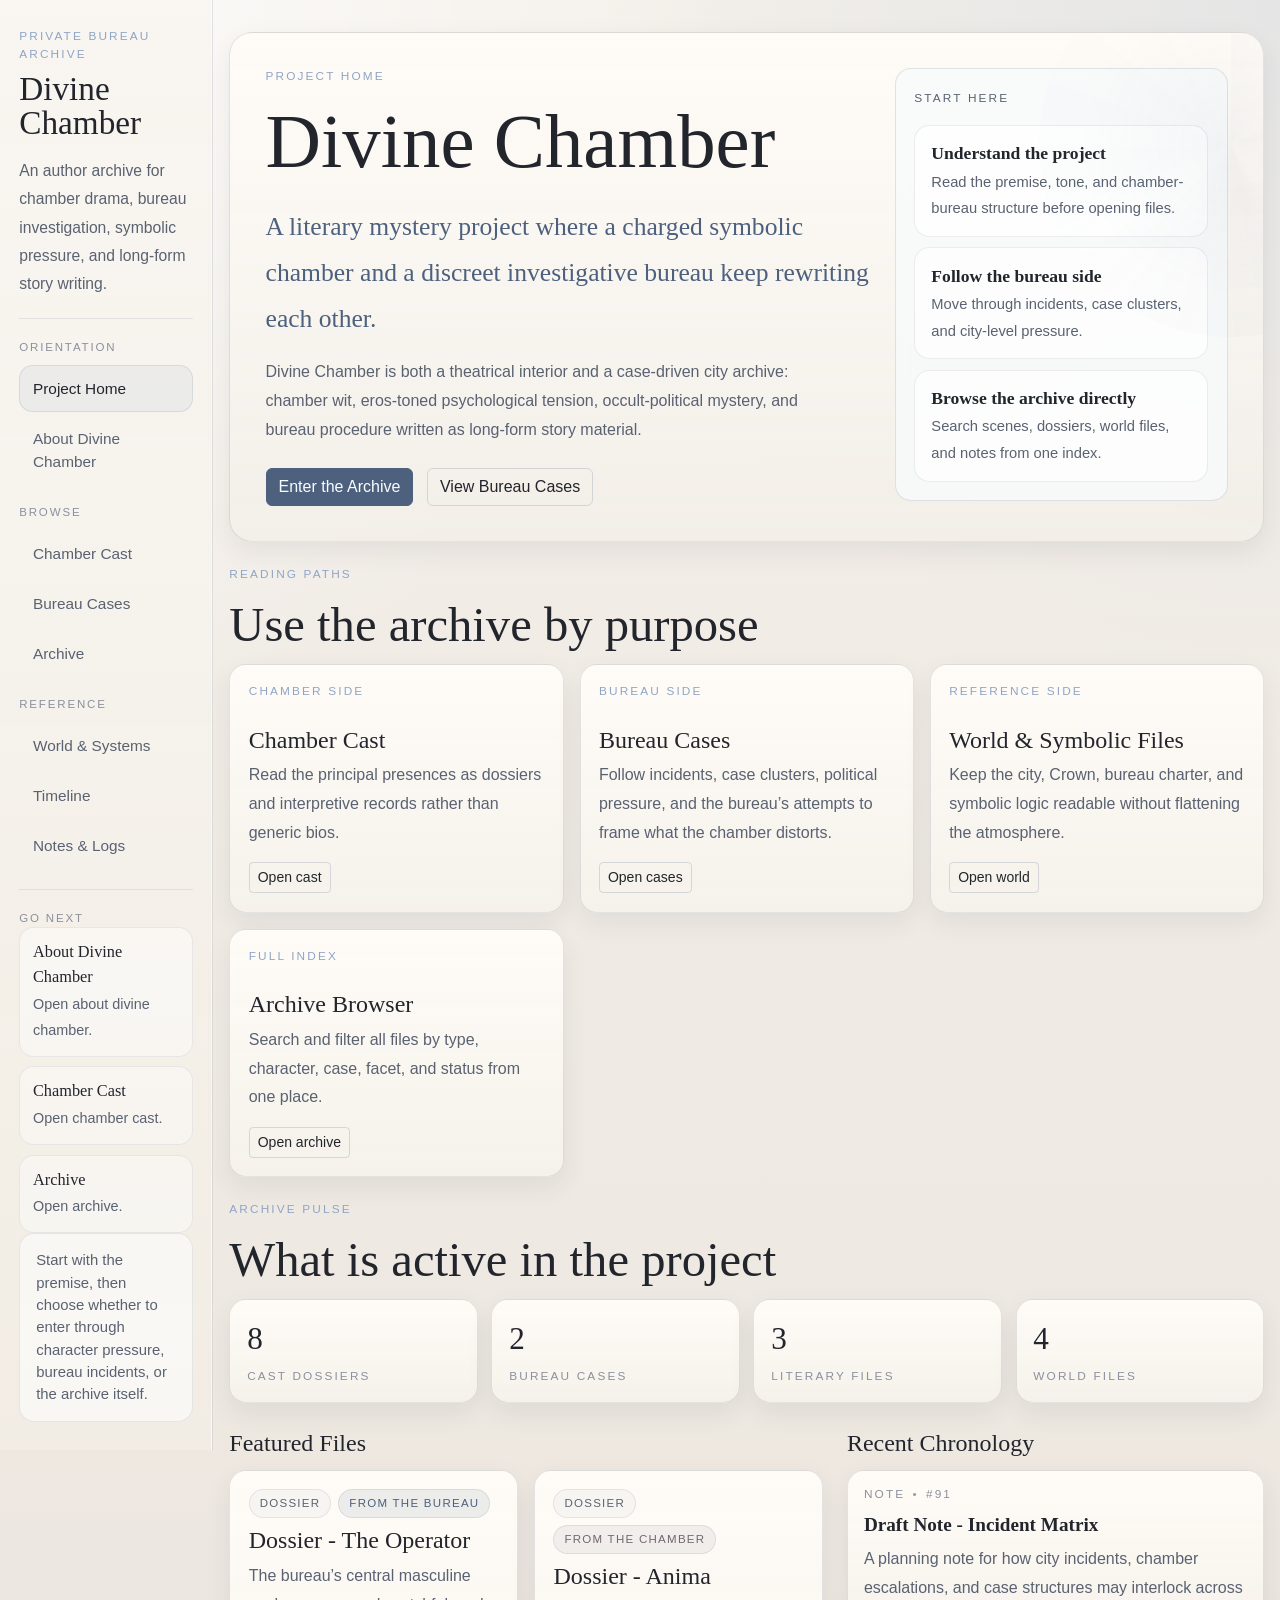
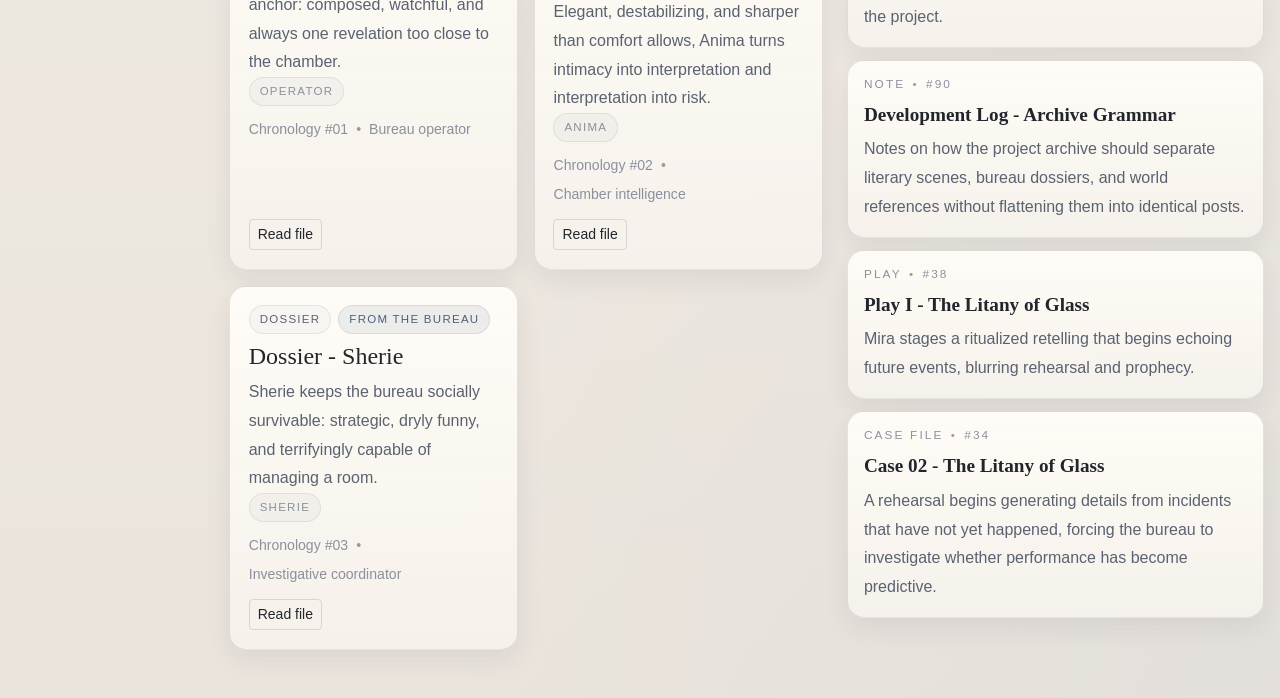
==== commit cd611468: "Declutter archive UI and improve navigation" ====
--- a/index.html
+++ b/index.html
@@ -1,5 +1,5 @@
 <!doctype html>
-<html lang="en" data-bs-theme="dark">
+<html lang="en" data-bs-theme="light">
   <head>
     <meta charset="UTF-8" />
     <meta name="viewport" content="width=device-width, initial-scale=1.0" />
@@ -47,82 +47,80 @@
               </div>
 
               <div class="hero-card__aside">
-                <div class="hero-note">
-                  <p class="card-kicker">Atmosphere</p>
-                  <p class="page-copy mb-0">
-                    Dark academia, occult bureaucracy, polished archive wood, candlelit
-                    intelligence, and characters who speak like they know the room is listening.
-                  </p>
+                <div class="hero-note hero-note--guide">
+                  <p class="card-kicker">Start Here</p>
+                  <div class="route-list">
+                    <a class="route-link" href="narrative.html">
+                      <strong class="route-link__title">Understand the project</strong>
+                      <span class="route-link__copy">
+                        Read the premise, tone, and chamber-bureau structure before opening files.
+                      </span>
+                    </a>
+                    <a class="route-link" href="cases.html">
+                      <strong class="route-link__title">Follow the bureau side</strong>
+                      <span class="route-link__copy">
+                        Move through incidents, case clusters, and city-level pressure.
+                      </span>
+                    </a>
+                    <a class="route-link" href="library.html">
+                      <strong class="route-link__title">Browse the archive directly</strong>
+                      <span class="route-link__copy">
+                        Search scenes, dossiers, world files, and notes from one index.
+                      </span>
+                    </a>
+                  </div>
                 </div>
               </div>
             </section>
 
             <section class="page-section mt-4">
               <div class="section-header">
-                <p class="page-kicker">Dual Identity</p>
-                <h2 class="section-title">Two rooms, one project</h2>
-              </div>
-
-              <div class="dual-grid">
-                <article class="feature-panel feature-panel--chamber">
-                  <p class="card-kicker">The Internal Chamber</p>
-                  <h3 class="feature-title">Theatrical, archetypal, intimate</h3>
-                  <p class="page-copy">
-                    The chamber hosts symbolic conflict, charged wit, eros undertones,
-                    rivalry, interpretation, reversals, and psychologically intelligent
-                    character interplay.
-                  </p>
-                </article>
-
-                <article class="feature-panel feature-panel--bureau">
-                  <p class="card-kicker">The External Bureau</p>
-                  <h3 class="feature-title">Investigative, political, urban</h3>
-                  <p class="page-copy">
-                    The bureau handles strange incidents, political distortions, witness
-                    statements, municipal pressure, and the city-level consequences of what
-                    the chamber refuses to keep private.
-                  </p>
-                </article>
-              </div>
-            </section>
-
-            <section class="page-section mt-4">
-              <div class="section-header">
-                <p class="page-kicker">Entry Points</p>
-                <h2 class="section-title">Browse the archive by function</h2>
+                <p class="page-kicker">Reading Paths</p>
+                <h2 class="section-title">Use the archive by purpose</h2>
               </div>
 
               <div class="entry-grid entry-grid--wide">
                 <article class="archive-card archive-card--profile">
-                  <p class="archive-card__eyebrow">Cast</p>
+                  <p class="archive-card__eyebrow">Chamber side</p>
                   <h3 class="archive-card__title">Chamber Cast</h3>
                   <p class="archive-card__summary">
-                    Read the chamber and bureau presences as dossiers rather than generic character bios.
+                    Read the principal presences as dossiers and interpretive records rather than generic bios.
                   </p>
                   <div class="archive-card__footer">
-                    <a class="btn btn-outline-light btn-sm" href="characters.html">Open Cast</a>
+                    <a class="btn btn-outline-light btn-sm" href="characters.html">Open cast</a>
                   </div>
                 </article>
 
                 <article class="archive-card archive-card--dossier">
-                  <p class="archive-card__eyebrow">Incidents</p>
+                  <p class="archive-card__eyebrow">Bureau side</p>
                   <h3 class="archive-card__title">Bureau Cases</h3>
                   <p class="archive-card__summary">
-                    Follow city incidents, case codes, political pressure, and the bureau’s attempts to frame what the chamber distorts.
+                    Follow incidents, case clusters, political pressure, and the bureau’s attempts to frame what the chamber distorts.
                   </p>
                   <div class="archive-card__footer">
-                    <a class="btn btn-outline-light btn-sm" href="cases.html">Open Cases</a>
+                    <a class="btn btn-outline-light btn-sm" href="cases.html">Open cases</a>
                   </div>
                 </article>
 
                 <article class="archive-card archive-card--reference">
-                  <p class="archive-card__eyebrow">Systems</p>
+                  <p class="archive-card__eyebrow">Reference side</p>
                   <h3 class="archive-card__title">World & Symbolic Files</h3>
                   <p class="archive-card__summary">
-                    Keep the city, Crown, bureau charter, and chamber logic readable without losing atmosphere.
+                    Keep the city, Crown, bureau charter, and symbolic logic readable without flattening the atmosphere.
                   </p>
                   <div class="archive-card__footer">
-                    <a class="btn btn-outline-light btn-sm" href="world.html">Open World</a>
+                    <a class="btn btn-outline-light btn-sm" href="world.html">Open world</a>
+                  </div>
+                </article>
+
+                <article class="archive-card archive-card--reference">
+                  <p class="archive-card__eyebrow">Full index</p>
+                  <h3 class="archive-card__title">Archive Browser</h3>
+                  <p class="archive-card__summary">
+                    Search and filter all files by type, character, case, facet, and status from one place.
+                  </p>
+                  <div class="archive-card__footer">
+                    <a class="btn btn-outline-light btn-sm" href="library.html">Open archive</a>
                   </div>
                 </article>
               </div>
@@ -131,7 +129,7 @@
             <section class="page-section mt-4">
               <div class="section-header">
                 <p class="page-kicker">Archive Pulse</p>
-                <h2 class="section-title">Current movement</h2>
+                <h2 class="section-title">What is active in the project</h2>
               </div>
 
               <div class="stats-grid" id="home-stats"></div>
--- a/styles.css
+++ b/styles.css
@@ -1,22 +1,22 @@
 :root {
-  --bg: #151313;
-  --bg-soft: #1c1818;
-  --sidebar-bg: rgba(17, 15, 16, 0.96);
-  --sidebar-border: rgba(197, 166, 111, 0.14);
-  --paper: rgba(248, 241, 231, 0.96);
-  --paper-soft: rgba(242, 234, 223, 0.92);
-  --paper-muted: rgba(235, 227, 215, 0.84);
-  --ink: #201a18;
-  --ink-soft: #584c46;
-  --ink-faint: #87786f;
-  --brass: #c5a66f;
-  --brass-strong: #e0be7f;
-  --wine: #5d3140;
-  --midnight: #273246;
-  --border: rgba(66, 47, 37, 0.16);
-  --border-strong: rgba(72, 53, 43, 0.28);
-  --shadow-soft: 0 20px 48px rgba(6, 5, 6, 0.18);
-  --shadow-deep: 0 32px 80px rgba(8, 8, 10, 0.28);
+  --bg: #f3efe9;
+  --bg-soft: #ece7df;
+  --sidebar-bg: rgba(246, 243, 237, 0.97);
+  --sidebar-border: rgba(118, 132, 159, 0.2);
+  --paper: rgba(255, 252, 247, 0.98);
+  --paper-soft: rgba(245, 241, 235, 0.96);
+  --paper-muted: rgba(233, 238, 244, 0.84);
+  --ink: #23252d;
+  --ink-soft: #5a6271;
+  --ink-faint: #8c909d;
+  --brass: #6f81a2;
+  --brass-strong: #8fa5c6;
+  --wine: #746773;
+  --midnight: #4d617e;
+  --border: rgba(90, 101, 119, 0.16);
+  --border-strong: rgba(90, 101, 119, 0.28);
+  --shadow-soft: 0 10px 26px rgba(45, 49, 59, 0.08);
+  --shadow-deep: 0 24px 56px rgba(45, 49, 59, 0.12);
   --serif: "Iowan Old Style", "Palatino Linotype", "Book Antiqua", Palatino,
     "URW Palladio L", serif;
   --sans: "Trebuchet MS", "Gill Sans", "Segoe UI", sans-serif;
@@ -34,11 +34,12 @@
   min-height: 100vh;
   margin: 0;
   font-family: var(--sans);
-  color: #f3ece2;
+  color: var(--ink);
   background:
-    radial-gradient(circle at top left, rgba(197, 166, 111, 0.08), transparent 26%),
-    radial-gradient(circle at bottom right, rgba(93, 49, 64, 0.14), transparent 32%),
-    linear-gradient(180deg, #181516 0%, #121011 48%, #191517 100%);
+    radial-gradient(circle at top left, rgba(255, 255, 255, 0.78), transparent 28%),
+    radial-gradient(circle at top right, rgba(160, 180, 208, 0.18), transparent 26%),
+    radial-gradient(circle at bottom right, rgba(190, 196, 209, 0.16), transparent 32%),
+    linear-gradient(180deg, #f4f0ea 0%, #eee9e2 52%, #eae4dc 100%);
 }
 
 body::before {
@@ -46,10 +47,10 @@
   position: fixed;
   inset: 0;
   pointer-events: none;
-  opacity: 0.16;
+  opacity: 0.08;
   background:
-    linear-gradient(rgba(255, 255, 255, 0.025) 1px, transparent 1px),
-    linear-gradient(90deg, rgba(255, 255, 255, 0.025) 1px, transparent 1px);
+    linear-gradient(rgba(63, 70, 84, 0.03) 1px, transparent 1px),
+    linear-gradient(90deg, rgba(63, 70, 84, 0.03) 1px, transparent 1px);
   background-size: 40px 40px;
 }
 
@@ -60,7 +61,7 @@
 code {
   padding: 0.08rem 0.35rem;
   border-radius: 0.35rem;
-  background: rgba(32, 26, 24, 0.08);
+  background: rgba(112, 129, 162, 0.08);
   color: inherit;
 }
 
@@ -80,12 +81,10 @@
   min-height: 100vh;
   display: flex;
   flex-direction: column;
-  padding: 2rem 1.35rem;
+  padding: 1.75rem 1.2rem;
   border-right: 1px solid var(--sidebar-border);
-  background:
-    linear-gradient(180deg, rgba(24, 19, 20, 0.98), rgba(16, 14, 15, 0.97)),
-    radial-gradient(circle at top, rgba(197, 166, 111, 0.08), transparent 28%);
-  box-shadow: inset -1px 0 0 rgba(255, 255, 255, 0.03);
+  background: linear-gradient(180deg, rgba(249, 246, 241, 0.98), rgba(241, 236, 228, 0.96));
+  box-shadow: inset -1px 0 0 rgba(255, 255, 255, 0.58);
 }
 
 .sidebar-kicker,
@@ -151,8 +150,10 @@
 .empty-card,
 .stack-link__copy,
 .hero-note p,
-.facet-mini-grid span {
-  color: rgba(244, 235, 225, 0.76);
+.facet-mini-grid span,
+.route-link__copy,
+.sidebar-mini-link__copy {
+  color: var(--ink-soft);
   line-height: 1.8;
 }
 
@@ -160,49 +161,96 @@
   font-size: 0.98rem;
 }
 
-.sidebar-facet-card,
 .sidebar-note {
-  padding: 1rem 1.05rem;
-  border: 1px solid rgba(197, 166, 111, 0.16);
-  border-radius: 1.05rem;
-  background: rgba(255, 255, 255, 0.03);
-}
-
-.facet-mini-grid {
-  display: grid;
-  gap: 0.8rem;
-  margin-top: 0.85rem;
-}
-
-.facet-mini-grid strong {
-  display: block;
-  color: #f7f0e3;
+  padding: 0.95rem 1rem;
+  border: 1px solid rgba(118, 132, 159, 0.16);
+  border-radius: 0.95rem;
+  background: rgba(255, 255, 255, 0.54);
+}
+
+.sidebar-divider {
+  margin: 1.25rem 0;
+  border-top: 1px solid rgba(118, 132, 159, 0.16);
+}
+
+.site-nav-shell {
+  display: grid;
+  gap: 1.2rem;
+}
+
+.site-nav-group {
+  display: grid;
+  gap: 0.55rem;
+}
+
+.sidebar-section-label {
+  margin: 0;
+  color: var(--ink-faint);
+  font-size: 0.72rem;
+  letter-spacing: 0.16em;
+  text-transform: uppercase;
+}
+
+.site-nav {
+  gap: 0.2rem;
+}
+
+.site-nav .nav-link {
+  padding: 0.68rem 0.8rem;
+  border: 1px solid transparent;
+  border-radius: 0.85rem;
+  color: var(--ink-soft);
   font-size: 0.96rem;
-}
-
-.site-nav {
-  gap: 0.38rem;
-}
-
-.site-nav .nav-link {
-  padding: 0.8rem 0.95rem;
-  border: 1px solid transparent;
-  border-radius: 999px;
-  color: rgba(243, 236, 226, 0.8);
   transition: border-color 180ms ease, background 180ms ease, color 180ms ease;
 }
 
 .site-nav .nav-link:hover,
 .site-nav .nav-link:focus-visible,
 .site-nav .nav-link.active {
-  color: #fff9f0;
-  border-color: rgba(197, 166, 111, 0.2);
-  background: rgba(197, 166, 111, 0.08);
+  color: var(--ink);
+  border-color: rgba(118, 132, 159, 0.18);
+  background: rgba(143, 165, 198, 0.11);
+}
+
+.sidebar-link-list {
+  display: grid;
+  gap: 0.6rem;
+}
+
+.sidebar-mini-link {
+  display: block;
+  padding: 0.75rem 0.8rem;
+  border: 1px solid rgba(118, 132, 159, 0.14);
+  border-radius: 0.9rem;
+  background: rgba(255, 255, 255, 0.42);
+  text-decoration: none;
+  transition: border-color 180ms ease, background 180ms ease, transform 180ms ease;
+}
+
+.sidebar-mini-link:hover,
+.sidebar-mini-link:focus-visible {
+  border-color: rgba(118, 132, 159, 0.26);
+  background: rgba(255, 255, 255, 0.68);
+  transform: translateY(-1px);
+}
+
+.sidebar-mini-link__title {
+  display: block;
+  font-family: var(--serif);
+  color: var(--ink);
+  font-size: 1.02rem;
+}
+
+.sidebar-mini-link__copy {
+  display: block;
+  margin-top: 0.15rem;
+  font-size: 0.9rem;
 }
 
 .sidebar-note {
   margin-top: 2rem;
-  color: rgba(244, 235, 225, 0.72);
+  color: var(--ink-soft);
+  font-size: 0.93rem;
 }
 
 .content-column {
@@ -224,21 +272,20 @@
   align-items: center;
   gap: 1rem;
   padding: 0.9rem 1rem;
-  border-bottom: 1px solid rgba(197, 166, 111, 0.18);
-  background: rgba(18, 16, 17, 0.94);
+  border-bottom: 1px solid rgba(118, 132, 159, 0.18);
+  background: rgba(248, 245, 239, 0.94);
   backdrop-filter: blur(10px);
 }
 
 .mobile-brand {
   font-size: 1.35rem;
   text-decoration: none;
+  color: var(--ink);
 }
 
 .mobile-drawer {
-  background:
-    linear-gradient(180deg, rgba(24, 19, 20, 0.98), rgba(16, 14, 15, 0.97)),
-    radial-gradient(circle at top, rgba(197, 166, 111, 0.08), transparent 28%);
-  color: #f7f0e5;
+  background: linear-gradient(180deg, rgba(248, 245, 239, 0.98), rgba(239, 234, 226, 0.96));
+  color: var(--ink);
 }
 
 .page-banner,
@@ -290,7 +337,7 @@
 .detail-panel,
 .reader-card,
 .world-group {
-  border-radius: 1.8rem;
+  border-radius: 1.45rem;
 }
 
 .archive-card,
@@ -301,18 +348,19 @@
 .selector-card,
 .timeline-item,
 .empty-card {
-  border-radius: 1.35rem;
+  border-radius: 1.05rem;
 }
 
 .page-banner {
   padding-top: 0.35rem;
+  max-width: 70rem;
 }
 
 .page-title {
   margin: 0;
   max-width: 18ch;
   font-size: clamp(2.9rem, 6vw, 5.6rem);
-  color: #fff6e8;
+  color: var(--ink);
 }
 
 .banner-copy {
@@ -321,29 +369,29 @@
 
 .section-header,
 .section-subheader {
-  margin-bottom: 1rem;
+  margin-bottom: 0.85rem;
 }
 
 .section-title {
   margin: 0.35rem 0 0;
   font-size: clamp(2rem, 3.8vw, 3.2rem);
-  color: #fff2e5;
+  color: var(--ink);
 }
 
 .subsection-title {
   margin: 0;
   font-size: 1.5rem;
-  color: #fff0de;
+  color: var(--ink);
 }
 
 .hero-card {
   display: grid;
   grid-template-columns: minmax(0, 1.25fr) minmax(300px, 0.68fr);
-  gap: 1.4rem;
-  padding: clamp(1.5rem, 3vw, 2.6rem);
+  gap: 1.1rem;
+  padding: clamp(1.35rem, 3vw, 2.2rem);
   background:
-    linear-gradient(180deg, rgba(248, 241, 231, 0.98), rgba(235, 224, 210, 0.95)),
-    radial-gradient(circle at right, rgba(93, 49, 64, 0.08), transparent 34%);
+    linear-gradient(180deg, rgba(255, 252, 247, 0.99), rgba(242, 238, 232, 0.96)),
+    radial-gradient(circle at right, rgba(143, 165, 198, 0.14), transparent 34%);
 }
 
 .hero-card::after,
@@ -351,22 +399,22 @@
 .reader-card::after {
   content: "";
   position: absolute;
-  right: -8rem;
-  top: -3rem;
-  width: 28rem;
-  height: 28rem;
+  right: -10rem;
+  top: -5rem;
+  width: 24rem;
+  height: 24rem;
   border-radius: 50%;
   background:
-    radial-gradient(circle, rgba(56, 73, 102, 0.08) 0%, transparent 56%),
+    radial-gradient(circle, rgba(112, 129, 162, 0.05) 0%, transparent 56%),
     conic-gradient(
       from 0deg,
-      rgba(197, 166, 111, 0.06),
+      rgba(143, 165, 198, 0.03),
       transparent 16%,
-      rgba(197, 166, 111, 0.03) 20%,
+      rgba(143, 165, 198, 0.02) 20%,
       transparent 40%,
-      rgba(56, 73, 102, 0.05) 46%,
+      rgba(112, 129, 162, 0.03) 46%,
       transparent 66%,
-      rgba(197, 166, 111, 0.04) 72%,
+      rgba(143, 165, 198, 0.02) 72%,
       transparent
     );
   pointer-events: none;
@@ -377,7 +425,7 @@
   margin-bottom: 0;
   font-family: var(--serif);
   font-size: clamp(1.28rem, 2vw, 1.72rem);
-  color: var(--wine);
+  color: var(--midnight);
 }
 
 .hero-copy {
@@ -390,20 +438,64 @@
   display: flex;
   flex-wrap: wrap;
   gap: 0.85rem;
-  margin-top: 1.75rem;
+  margin-top: 1.45rem;
 }
 
 .hero-card__aside {
   display: flex;
-  align-items: stretch;
+  align-items: flex-start;
 }
 
 .hero-note {
   width: 100%;
-  padding: 1.3rem;
+  padding: 1.15rem;
   border: 1px solid var(--border);
-  border-radius: 1.3rem;
-  background: rgba(255, 255, 255, 0.42);
+  border-radius: 1rem;
+  background: rgba(248, 250, 252, 0.78);
+}
+
+.hero-note--guide {
+  backdrop-filter: blur(8px);
+}
+
+.route-list {
+  display: grid;
+  gap: 0.65rem;
+  margin-top: 0.35rem;
+}
+
+.route-list--compact .route-link {
+  padding: 0.8rem 0.9rem;
+}
+
+.route-link {
+  display: block;
+  padding: 0.9rem 1rem;
+  border: 1px solid rgba(118, 132, 159, 0.14);
+  border-radius: 0.95rem;
+  background: rgba(255, 255, 255, 0.56);
+  text-decoration: none;
+  transition: border-color 180ms ease, background 180ms ease, transform 180ms ease;
+}
+
+.route-link:hover,
+.route-link:focus-visible {
+  border-color: rgba(118, 132, 159, 0.28);
+  background: rgba(255, 255, 255, 0.86);
+  transform: translateY(-1px);
+}
+
+.route-link__title {
+  display: block;
+  color: var(--ink);
+  font-family: var(--serif);
+  font-size: 1.1rem;
+}
+
+.route-link__copy {
+  display: block;
+  margin-top: 0.12rem;
+  font-size: 0.92rem;
 }
 
 .dual-grid {
@@ -413,19 +505,19 @@
 }
 
 .feature-panel {
-  padding: 1.5rem;
+  padding: 1.3rem;
 }
 
 .feature-panel--chamber {
   background:
-    linear-gradient(180deg, rgba(248, 241, 231, 0.98), rgba(235, 224, 210, 0.95)),
-    radial-gradient(circle at top right, rgba(93, 49, 64, 0.14), transparent 32%);
+    linear-gradient(180deg, rgba(255, 252, 247, 0.99), rgba(242, 238, 232, 0.96)),
+    radial-gradient(circle at top right, rgba(130, 117, 136, 0.12), transparent 32%);
 }
 
 .feature-panel--bureau {
   background:
-    linear-gradient(180deg, rgba(248, 241, 231, 0.98), rgba(235, 224, 210, 0.95)),
-    radial-gradient(circle at top right, rgba(39, 50, 70, 0.12), transparent 32%);
+    linear-gradient(180deg, rgba(255, 252, 247, 0.99), rgba(242, 238, 232, 0.96)),
+    radial-gradient(circle at top right, rgba(112, 129, 162, 0.13), transparent 32%);
 }
 
 .feature-title {
@@ -446,7 +538,7 @@
 
 .archive-card,
 .paper-panel {
-  padding: 1.35rem;
+  padding: 1.15rem;
 }
 
 .archive-card {
@@ -458,13 +550,13 @@
 .archive-card__meta {
   display: flex;
   justify-content: space-between;
-  align-items: flex-start;
+  align-items: center;
   gap: 0.75rem;
 }
 
 .archive-card__title {
-  margin: 0.8rem 0 0.7rem;
-  font-size: 1.7rem;
+  margin: 0.65rem 0 0.55rem;
+  font-size: 1.5rem;
   color: var(--ink);
 }
 
@@ -478,14 +570,14 @@
   flex-wrap: wrap;
   gap: 0.5rem;
   align-items: center;
-  margin-top: 0.95rem;
+  margin-top: 0.8rem;
   color: var(--ink-faint);
-  font-size: 0.92rem;
+  font-size: 0.88rem;
 }
 
 .archive-card__footer {
   margin-top: auto;
-  padding-top: 1rem;
+  padding-top: 0.9rem;
 }
 
 .chip-row {
@@ -509,34 +601,34 @@
 .meta-pill,
 .soft-chip,
 .entry-kind {
-  min-height: 1.95rem;
-  padding: 0.3rem 0.72rem;
-  border: 1px solid rgba(66, 47, 37, 0.14);
-  background: rgba(32, 26, 24, 0.04);
+  min-height: 1.8rem;
+  padding: 0.24rem 0.62rem;
+  border: 1px solid rgba(118, 132, 159, 0.16);
+  background: rgba(112, 129, 162, 0.05);
   color: var(--ink-soft);
-  font-size: 0.76rem;
-  letter-spacing: 0.12em;
+  font-size: 0.72rem;
+  letter-spacing: 0.11em;
   text-transform: uppercase;
 }
 
 .meta-pill--facet.meta-pill--chamber {
-  background: rgba(93, 49, 64, 0.08);
+  background: rgba(130, 117, 136, 0.1);
   color: var(--wine);
 }
 
 .meta-pill--facet.meta-pill--bureau {
-  background: rgba(39, 50, 70, 0.08);
+  background: rgba(77, 97, 126, 0.1);
   color: var(--midnight);
 }
 
 .meta-pill--facet.meta-pill--world {
-  background: rgba(197, 166, 111, 0.08);
-  color: #826235;
+  background: rgba(181, 170, 153, 0.14);
+  color: #75695f;
 }
 
 .meta-pill--facet.meta-pill--meta {
-  background: rgba(107, 92, 77, 0.08);
-  color: #6c5547;
+  background: rgba(153, 154, 164, 0.12);
+  color: #666975;
 }
 
 .soft-chip {
@@ -550,19 +642,19 @@
 
 .stats-grid {
   display: grid;
-  grid-template-columns: repeat(auto-fit, minmax(180px, 1fr));
-  gap: 1rem;
+  grid-template-columns: repeat(auto-fit, minmax(160px, 1fr));
+  gap: 0.85rem;
 }
 
 .stat-card {
-  padding: 1.15rem 1.25rem;
+  padding: 1rem 1.05rem;
   text-align: left;
 }
 
 .stat-card__value {
   display: block;
   font-family: var(--serif);
-  font-size: 2.25rem;
+  font-size: 1.95rem;
   color: var(--ink);
 }
 
@@ -574,12 +666,12 @@
 
 .stack-list {
   display: grid;
-  gap: 0.9rem;
+  gap: 0.75rem;
 }
 
 .stack-link {
   display: block;
-  padding: 1.05rem 1.1rem;
+  padding: 0.95rem 1rem;
   text-decoration: none;
   transition: transform 180ms ease, border-color 180ms ease;
 }
@@ -591,7 +683,7 @@
 .nav-pill:hover,
 .nav-pill:focus-visible {
   transform: translateY(-2px);
-  border-color: rgba(197, 166, 111, 0.32);
+  border-color: rgba(118, 132, 159, 0.3);
 }
 
 .stack-link__meta {
@@ -626,35 +718,86 @@
   flex-direction: column;
 }
 
+.archive-layout {
+  display: grid;
+  grid-template-columns: minmax(250px, 300px) minmax(0, 1fr);
+  gap: 1.1rem;
+  align-items: start;
+}
+
+.archive-side-title {
+  margin-top: 0.45rem;
+  font-size: 1.3rem;
+}
+
+.archive-side-panel,
+.archive-filter-panel {
+  box-shadow: none;
+}
+
+.archive-side-panel {
+  position: sticky;
+  top: 1.5rem;
+}
+
+.filter-toolbar {
+  display: flex;
+  justify-content: space-between;
+  gap: 1rem;
+  align-items: flex-start;
+}
+
 .filter-chip {
   border-radius: 999px;
 }
 
+.archive-input,
 .archive-select {
-  border-color: rgba(197, 166, 111, 0.18);
-  background-color: rgba(248, 241, 231, 0.98);
-  color: var(--ink);
+  border-color: rgba(118, 132, 159, 0.18);
+  background-color: rgba(252, 250, 246, 0.98);
+  color: var(--ink);
+}
+
+.archive-input::placeholder {
+  color: var(--ink-faint);
 }
 
 .archive-label {
   margin-bottom: 0.35rem;
 }
 
+.archive-active {
+  display: flex;
+  flex-wrap: wrap;
+  gap: 0.45rem;
+}
+
+.active-filter-chip {
+  display: inline-flex;
+  align-items: center;
+  padding: 0.35rem 0.7rem;
+  border: 1px solid rgba(118, 132, 159, 0.16);
+  border-radius: 999px;
+  background: rgba(112, 129, 162, 0.06);
+  color: var(--ink-soft);
+  font-size: 0.82rem;
+}
+
 .archive-result-line {
   display: flex;
   align-items: baseline;
   gap: 0.55rem;
-  color: rgba(244, 235, 225, 0.8);
+  color: var(--ink-soft);
 }
 
 .archive-result-line__count {
   font-family: var(--serif);
   font-size: 1.7rem;
-  color: #fff3df;
+  color: var(--ink);
 }
 
 .archive-result-line__label {
-  color: rgba(244, 235, 225, 0.65);
+  color: var(--ink-faint);
 }
 
 .detail-panel,
@@ -676,11 +819,11 @@
 
 .portrait-sigil,
 .sigil {
-  border: 1px solid rgba(93, 49, 64, 0.22);
+  border: 1px solid rgba(118, 132, 159, 0.2);
   background:
-    linear-gradient(180deg, rgba(255, 255, 255, 0.42), rgba(255, 255, 255, 0.14)),
-    radial-gradient(circle at top, rgba(197, 166, 111, 0.14), transparent 50%);
-  color: var(--wine);
+    linear-gradient(180deg, rgba(255, 255, 255, 0.66), rgba(235, 241, 248, 0.36)),
+    radial-gradient(circle at top, rgba(143, 165, 198, 0.16), transparent 50%);
+  color: var(--midnight);
   font-family: var(--serif);
 }
 
@@ -707,7 +850,7 @@
   margin: 0.35rem 0 0.9rem;
   font-family: var(--serif);
   font-size: 1.2rem;
-  color: var(--wine);
+  color: var(--midnight);
 }
 
 .record-grid {
@@ -718,9 +861,9 @@
 
 .record-item {
   padding: 0.95rem 1rem;
-  border: 1px solid rgba(66, 47, 37, 0.12);
+  border: 1px solid rgba(118, 132, 159, 0.14);
   border-radius: 1rem;
-  background: rgba(255, 255, 255, 0.38);
+  background: rgba(248, 250, 252, 0.68);
 }
 
 .record-item__label {
@@ -736,19 +879,19 @@
 
 .selector-card {
   width: 100%;
-  padding: 1rem 1.05rem;
+  padding: 0.95rem 1rem;
   border: 1px solid var(--border);
   text-align: left;
   background:
-    linear-gradient(180deg, rgba(248, 241, 231, 0.96), rgba(235, 224, 210, 0.95)),
-    radial-gradient(circle at top right, rgba(56, 73, 102, 0.08), transparent 28%);
+    linear-gradient(180deg, rgba(255, 252, 247, 0.98), rgba(242, 238, 232, 0.96)),
+    radial-gradient(circle at top right, rgba(112, 129, 162, 0.1), transparent 28%);
   color: var(--ink);
   transition: transform 180ms ease, border-color 180ms ease, box-shadow 180ms ease;
 }
 
 .selector-card.is-active {
-  border-color: rgba(197, 166, 111, 0.34);
-  box-shadow: 0 18px 36px rgba(17, 13, 12, 0.14);
+  border-color: rgba(118, 132, 159, 0.34);
+  box-shadow: 0 10px 26px rgba(57, 63, 76, 0.08);
 }
 
 .selector-card__head {
@@ -814,10 +957,10 @@
   display: grid;
   place-items: center;
   border-radius: 1rem;
-  border: 1px solid rgba(197, 166, 111, 0.22);
-  background: rgba(197, 166, 111, 0.09);
-  font-family: var(--serif);
-  color: var(--wine);
+  border: 1px solid rgba(118, 132, 159, 0.2);
+  background: rgba(112, 129, 162, 0.1);
+  font-family: var(--serif);
+  color: var(--midnight);
   font-size: 1.1rem;
 }
 
@@ -889,8 +1032,8 @@
 .markdown-body blockquote {
   margin: 1rem 0;
   padding-left: 1rem;
-  border-left: 2px solid rgba(93, 49, 64, 0.24);
-  color: var(--wine);
+  border-left: 2px solid rgba(112, 129, 162, 0.28);
+  color: var(--midnight);
 }
 
 .markdown-body hr {
@@ -904,13 +1047,13 @@
 }
 
 .context-link {
-  color: var(--wine);
+  color: var(--midnight);
   text-decoration: none;
 }
 
 .context-link:hover,
 .context-link:focus-visible {
-  color: #783c50;
+  color: #3e506b;
 }
 
 .reader-nav {
@@ -924,8 +1067,8 @@
   border: 1px solid var(--border);
   text-decoration: none;
   background:
-    linear-gradient(180deg, rgba(248, 241, 231, 0.96), rgba(235, 224, 210, 0.95)),
-    radial-gradient(circle at top right, rgba(93, 49, 64, 0.08), transparent 28%);
+    linear-gradient(180deg, rgba(255, 252, 247, 0.98), rgba(242, 238, 232, 0.96)),
+    radial-gradient(circle at top right, rgba(112, 129, 162, 0.1), transparent 28%);
   color: var(--ink);
   box-shadow: var(--shadow-soft);
 }
@@ -946,35 +1089,40 @@
 }
 
 .btn-brass {
-  --bs-btn-color: #1b1614;
-  --bs-btn-bg: var(--brass);
-  --bs-btn-border-color: var(--brass);
-  --bs-btn-hover-color: #15110f;
-  --bs-btn-hover-bg: var(--brass-strong);
-  --bs-btn-hover-border-color: var(--brass-strong);
-  --bs-btn-focus-shadow-rgb: 197, 166, 111;
-  --bs-btn-active-color: #15110f;
-  --bs-btn-active-bg: #d6b273;
-  --bs-btn-active-border-color: #d6b273;
+  --bs-btn-color: #fbfcfe;
+  --bs-btn-bg: var(--midnight);
+  --bs-btn-border-color: var(--midnight);
+  --bs-btn-hover-color: #fbfcfe;
+  --bs-btn-hover-bg: #5a6f8f;
+  --bs-btn-hover-border-color: #5a6f8f;
+  --bs-btn-focus-shadow-rgb: 111, 129, 162;
+  --bs-btn-active-color: #fbfcfe;
+  --bs-btn-active-bg: #445775;
+  --bs-btn-active-border-color: #445775;
 }
 
 .btn-outline-light {
-  --bs-btn-color: #f4ece0;
-  --bs-btn-border-color: rgba(244, 236, 224, 0.32);
-  --bs-btn-hover-color: #151313;
-  --bs-btn-hover-bg: #f4ece0;
-  --bs-btn-hover-border-color: #f4ece0;
+  --bs-btn-color: var(--ink);
+  --bs-btn-border-color: rgba(118, 132, 159, 0.26);
+  --bs-btn-hover-color: #fbfcfe;
+  --bs-btn-hover-bg: var(--midnight);
+  --bs-btn-hover-border-color: var(--midnight);
 }
 
 .form-select:focus,
 .btn:focus {
-  box-shadow: 0 0 0 0.24rem rgba(197, 166, 111, 0.18);
+  box-shadow: 0 0 0 0.24rem rgba(143, 165, 198, 0.18);
 }
 
 @media (max-width: 1199.98px) {
   .hero-card,
-  .reader-layout {
+  .reader-layout,
+  .archive-layout {
     grid-template-columns: 1fr;
+  }
+
+  .archive-side-panel {
+    position: static;
   }
 }
 
@@ -992,6 +1140,11 @@
   .dual-grid,
   .timeline-item {
     grid-template-columns: 1fr;
+  }
+
+  .filter-toolbar {
+    flex-direction: column;
+    align-items: stretch;
   }
 
   .timeline-item__index {
@@ -1027,4 +1180,9 @@
     height: 18rem;
     right: -6rem;
   }
-}
+
+  .route-link,
+  .sidebar-mini-link {
+    padding: 0.8rem 0.85rem;
+  }
+}
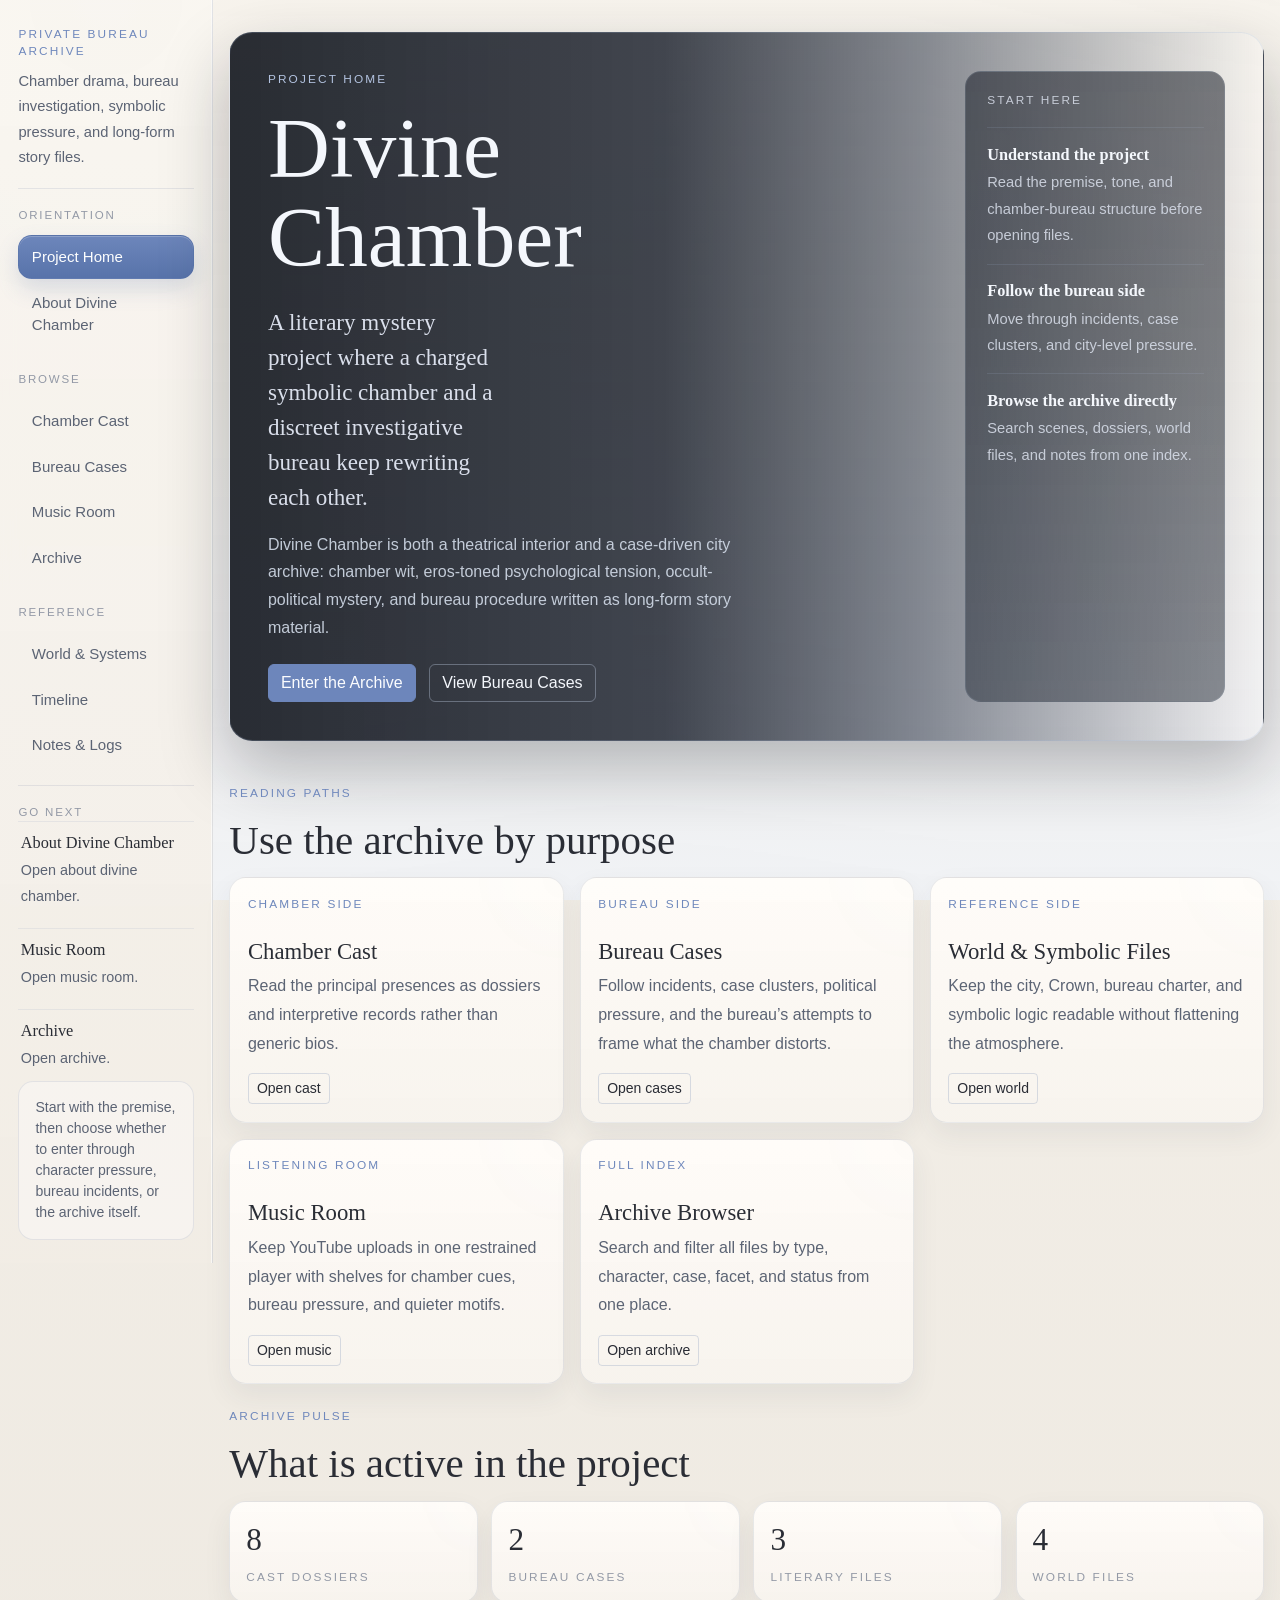
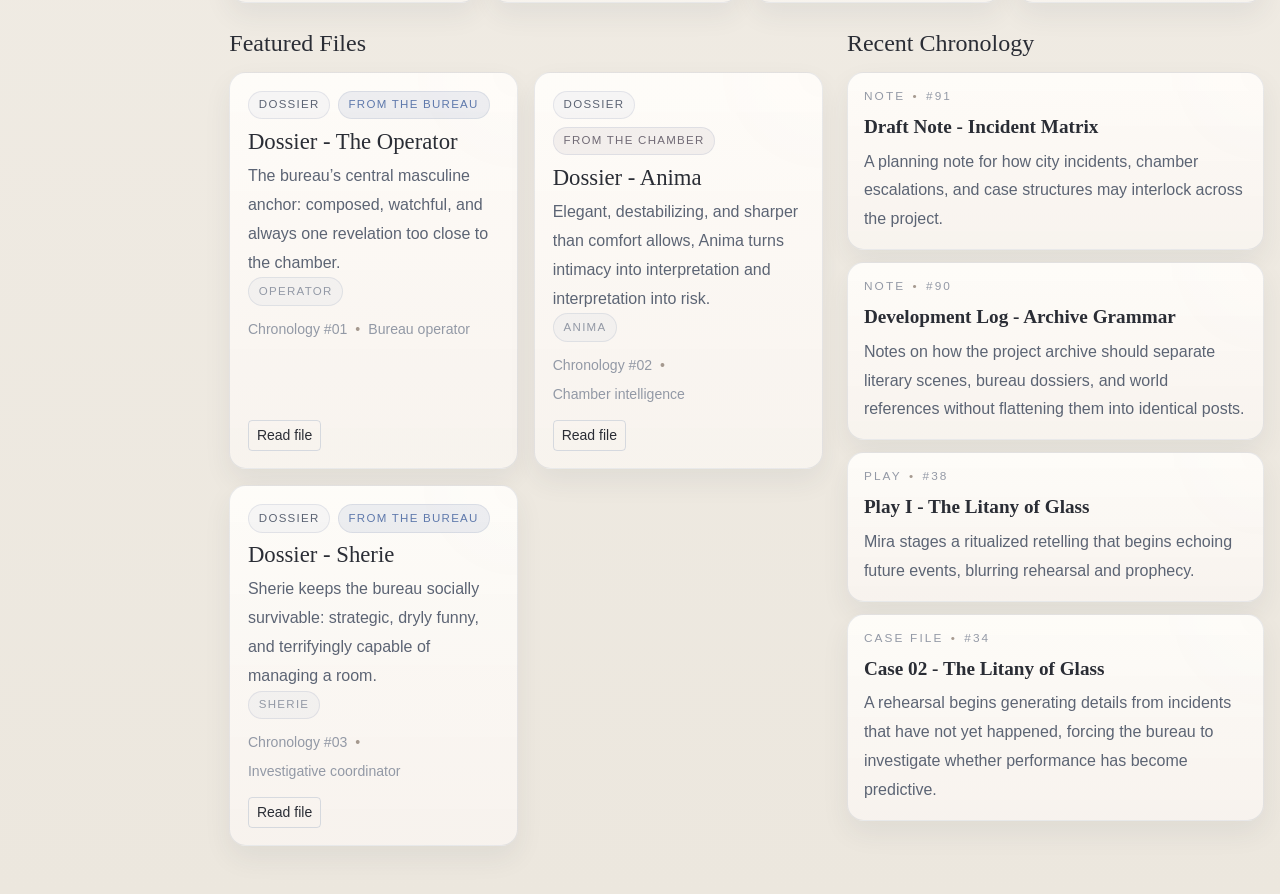
==== commit cdbd8645: "Add curated music room for YouTube tracks" ====
--- a/index.html
+++ b/index.html
@@ -113,6 +113,17 @@
                   </div>
                 </article>
 
+                <article class="archive-card archive-card--bureau">
+                  <p class="archive-card__eyebrow">Listening room</p>
+                  <h3 class="archive-card__title">Music Room</h3>
+                  <p class="archive-card__summary">
+                    Keep YouTube uploads in one restrained player with shelves for chamber cues, bureau pressure, and quieter motifs.
+                  </p>
+                  <div class="archive-card__footer">
+                    <a class="btn btn-outline-light btn-sm" href="music.html">Open music</a>
+                  </div>
+                </article>
+
                 <article class="archive-card archive-card--reference">
                   <p class="archive-card__eyebrow">Full index</p>
                   <h3 class="archive-card__title">Archive Browser</h3>
--- a/styles.css
+++ b/styles.css
@@ -1,22 +1,26 @@
 :root {
-  --bg: #f3efe9;
-  --bg-soft: #ece7df;
-  --sidebar-bg: rgba(246, 243, 237, 0.97);
-  --sidebar-border: rgba(118, 132, 159, 0.2);
-  --paper: rgba(255, 252, 247, 0.98);
-  --paper-soft: rgba(245, 241, 235, 0.96);
-  --paper-muted: rgba(233, 238, 244, 0.84);
-  --ink: #23252d;
-  --ink-soft: #5a6271;
-  --ink-faint: #8c909d;
-  --brass: #6f81a2;
-  --brass-strong: #8fa5c6;
-  --wine: #746773;
-  --midnight: #4d617e;
-  --border: rgba(90, 101, 119, 0.16);
-  --border-strong: rgba(90, 101, 119, 0.28);
-  --shadow-soft: 0 10px 26px rgba(45, 49, 59, 0.08);
-  --shadow-deep: 0 24px 56px rgba(45, 49, 59, 0.12);
+  --bg: #f6f2ec;
+  --bg-soft: #edf1f6;
+  --sidebar-bg: rgba(249, 247, 243, 0.98);
+  --sidebar-border: rgba(118, 139, 176, 0.18);
+  --paper: rgba(255, 253, 249, 0.985);
+  --paper-soft: rgba(247, 244, 239, 0.965);
+  --paper-muted: rgba(233, 239, 247, 0.9);
+  --ink: #2a2d35;
+  --ink-soft: #5c6474;
+  --ink-faint: #9399a6;
+  --brass: #7d91b5;
+  --brass-strong: #6f88bc;
+  --wine: #726b76;
+  --midnight: #5f79ac;
+  --accent-blue: #6d86bb;
+  --accent-blue-strong: #5873aa;
+  --accent-blue-soft: rgba(109, 134, 187, 0.13);
+  --accent-blue-border: rgba(109, 134, 187, 0.28);
+  --border: rgba(98, 113, 141, 0.14);
+  --border-strong: rgba(98, 113, 141, 0.24);
+  --shadow-soft: 0 12px 28px rgba(45, 52, 68, 0.07);
+  --shadow-deep: 0 24px 60px rgba(45, 52, 68, 0.11);
   --serif: "Iowan Old Style", "Palatino Linotype", "Book Antiqua", Palatino,
     "URW Palladio L", serif;
   --sans: "Trebuchet MS", "Gill Sans", "Segoe UI", sans-serif;
@@ -31,26 +35,36 @@
 }
 
 body {
+  position: relative;
   min-height: 100vh;
   margin: 0;
   font-family: var(--sans);
   color: var(--ink);
-  background:
-    radial-gradient(circle at top left, rgba(255, 255, 255, 0.78), transparent 28%),
-    radial-gradient(circle at top right, rgba(160, 180, 208, 0.18), transparent 26%),
-    radial-gradient(circle at bottom right, rgba(190, 196, 209, 0.16), transparent 32%),
-    linear-gradient(180deg, #f4f0ea 0%, #eee9e2 52%, #eae4dc 100%);
+  background: linear-gradient(180deg, #f5f1eb 0%, #ece7de 100%);
 }
 
 body::before {
   content: "";
   position: fixed;
   inset: 0;
+  z-index: 0;
   pointer-events: none;
-  opacity: 0.08;
-  background:
-    linear-gradient(rgba(63, 70, 84, 0.03) 1px, transparent 1px),
-    linear-gradient(90deg, rgba(63, 70, 84, 0.03) 1px, transparent 1px);
+  background:
+    linear-gradient(180deg, rgba(247, 243, 237, 0.94), rgba(241, 237, 231, 0.9) 36%, rgba(240, 242, 246, 0.96) 100%),
+    radial-gradient(circle at top right, rgba(187, 202, 228, 0.18), transparent 24%),
+    radial-gradient(circle at bottom center, rgba(114, 140, 189, 0.11), transparent 30%);
+}
+
+body::after {
+  content: "";
+  position: fixed;
+  inset: 0;
+  z-index: 0;
+  pointer-events: none;
+  opacity: 0.025;
+  background:
+    linear-gradient(rgba(255, 255, 255, 0.12) 1px, transparent 1px),
+    linear-gradient(90deg, rgba(255, 255, 255, 0.12) 1px, transparent 1px);
   background-size: 40px 40px;
 }
 
@@ -81,10 +95,13 @@
   min-height: 100vh;
   display: flex;
   flex-direction: column;
-  padding: 1.75rem 1.2rem;
+  padding: 1.6rem 1.15rem 1.45rem;
   border-right: 1px solid var(--sidebar-border);
-  background: linear-gradient(180deg, rgba(249, 246, 241, 0.98), rgba(241, 236, 228, 0.96));
+  background:
+    linear-gradient(180deg, rgba(249, 246, 241, 0.94), rgba(241, 236, 229, 0.96)),
+    radial-gradient(circle at top, rgba(162, 186, 225, 0.12), transparent 34%);
   box-shadow: inset -1px 0 0 rgba(255, 255, 255, 0.58);
+  backdrop-filter: blur(10px);
 }
 
 .sidebar-kicker,
@@ -114,7 +131,6 @@
   color: var(--brass-strong);
 }
 
-.sidebar-brand,
 .mobile-brand,
 .drawer-title,
 .page-title,
@@ -126,12 +142,6 @@
 .timeline-item__title {
   font-family: var(--serif);
   line-height: 1.04;
-}
-
-.sidebar-brand {
-  display: inline-block;
-  font-size: clamp(2rem, 2.6vw, 2.95rem);
-  text-decoration: none;
 }
 
 .sidebar-copy,
@@ -158,29 +168,31 @@
 }
 
 .sidebar-copy {
-  font-size: 0.98rem;
+  max-width: 14rem;
+  font-size: 0.92rem;
+  line-height: 1.72;
 }
 
 .sidebar-note {
   padding: 0.95rem 1rem;
   border: 1px solid rgba(118, 132, 159, 0.16);
   border-radius: 0.95rem;
-  background: rgba(255, 255, 255, 0.54);
+  background: rgba(255, 255, 255, 0.34);
 }
 
 .sidebar-divider {
-  margin: 1.25rem 0;
+  margin: 1.1rem 0;
   border-top: 1px solid rgba(118, 132, 159, 0.16);
 }
 
 .site-nav-shell {
   display: grid;
-  gap: 1.2rem;
+  gap: 1.45rem;
 }
 
 .site-nav-group {
   display: grid;
-  gap: 0.55rem;
+  gap: 0.7rem;
 }
 
 .sidebar-section-label {
@@ -192,24 +204,45 @@
 }
 
 .site-nav {
-  gap: 0.2rem;
+  gap: 0.08rem;
 }
 
 .site-nav .nav-link {
-  padding: 0.68rem 0.8rem;
+  padding: 0.62rem 0.78rem;
   border: 1px solid transparent;
   border-radius: 0.85rem;
   color: var(--ink-soft);
-  font-size: 0.96rem;
-  transition: border-color 180ms ease, background 180ms ease, color 180ms ease;
+  font-size: 0.94rem;
+  transition:
+    border-color 180ms ease,
+    background 180ms ease,
+    color 180ms ease,
+    box-shadow 180ms ease,
+    transform 180ms ease;
 }
 
 .site-nav .nav-link:hover,
-.site-nav .nav-link:focus-visible,
+.site-nav .nav-link:focus-visible {
+  color: var(--ink);
+  border-color: rgba(109, 134, 187, 0.16);
+  background: rgba(109, 134, 187, 0.07);
+}
+
 .site-nav .nav-link.active {
-  color: var(--ink);
-  border-color: rgba(118, 132, 159, 0.18);
-  background: rgba(143, 165, 198, 0.11);
+  color: #fdfefe;
+  border-color: rgba(88, 115, 170, 0.55);
+  background: linear-gradient(180deg, var(--accent-blue), var(--accent-blue-strong));
+  box-shadow:
+    inset 0 1px 0 rgba(255, 255, 255, 0.22),
+    0 10px 22px rgba(88, 115, 170, 0.2);
+}
+
+.site-nav .nav-link.active:hover,
+.site-nav .nav-link.active:focus-visible {
+  color: #fdfefe;
+  transform: translateY(-1px);
+  border-color: rgba(88, 115, 170, 0.62);
+  background: linear-gradient(180deg, #728cc2, #5873aa);
 }
 
 .sidebar-link-list {
@@ -219,18 +252,19 @@
 
 .sidebar-mini-link {
   display: block;
-  padding: 0.75rem 0.8rem;
-  border: 1px solid rgba(118, 132, 159, 0.14);
-  border-radius: 0.9rem;
-  background: rgba(255, 255, 255, 0.42);
+  padding: 0.55rem 0.15rem;
+  border: 0;
+  border-top: 1px solid rgba(118, 139, 176, 0.12);
+  border-radius: 0;
+  background: transparent;
   text-decoration: none;
-  transition: border-color 180ms ease, background 180ms ease, transform 180ms ease;
+  transition: color 180ms ease, transform 180ms ease;
 }
 
 .sidebar-mini-link:hover,
 .sidebar-mini-link:focus-visible {
-  border-color: rgba(118, 132, 159, 0.26);
-  background: rgba(255, 255, 255, 0.68);
+  background: transparent;
+  color: var(--midnight);
   transform: translateY(-1px);
 }
 
@@ -248,9 +282,9 @@
 }
 
 .sidebar-note {
-  margin-top: 2rem;
+  margin-top: 1.65rem;
   color: var(--ink-soft);
-  font-size: 0.93rem;
+  font-size: 0.88rem;
 }
 
 .content-column {
@@ -272,8 +306,8 @@
   align-items: center;
   gap: 1rem;
   padding: 0.9rem 1rem;
-  border-bottom: 1px solid rgba(118, 132, 159, 0.18);
-  background: rgba(248, 245, 239, 0.94);
+  border-bottom: 1px solid rgba(118, 139, 176, 0.18);
+  background: rgba(249, 247, 243, 0.95);
   backdrop-filter: blur(10px);
 }
 
@@ -284,8 +318,11 @@
 }
 
 .mobile-drawer {
-  background: linear-gradient(180deg, rgba(248, 245, 239, 0.98), rgba(239, 234, 226, 0.96));
-  color: var(--ink);
+  background:
+    linear-gradient(180deg, rgba(249, 247, 243, 0.96), rgba(241, 237, 230, 0.95)),
+    radial-gradient(circle at top, rgba(162, 186, 225, 0.14), transparent 30%);
+  color: var(--ink);
+  backdrop-filter: blur(12px);
 }
 
 .page-banner,
@@ -320,8 +357,8 @@
 .empty-card {
   border: 1px solid var(--border);
   background:
-    linear-gradient(180deg, var(--paper), var(--paper-soft)),
-    radial-gradient(circle at top right, rgba(56, 73, 102, 0.08), transparent 28%);
+    linear-gradient(180deg, rgba(255, 253, 249, 0.94), rgba(247, 243, 238, 0.96)),
+    radial-gradient(circle at top right, rgba(121, 149, 203, 0.12), transparent 28%);
   color: var(--ink);
   box-shadow: var(--shadow-soft);
 }
@@ -352,8 +389,12 @@
 }
 
 .page-banner {
-  padding-top: 0.35rem;
+  padding: 0;
   max-width: 70rem;
+  border: 0;
+  border-radius: 0;
+  background: transparent;
+  box-shadow: none;
 }
 
 .page-title {
@@ -369,12 +410,12 @@
 
 .section-header,
 .section-subheader {
-  margin-bottom: 0.85rem;
+  margin-bottom: 1rem;
 }
 
 .section-title {
   margin: 0.35rem 0 0;
-  font-size: clamp(2rem, 3.8vw, 3.2rem);
+  font-size: clamp(1.85rem, 3.2vw, 2.85rem);
   color: var(--ink);
 }
 
@@ -386,12 +427,101 @@
 
 .hero-card {
   display: grid;
-  grid-template-columns: minmax(0, 1.25fr) minmax(300px, 0.68fr);
-  gap: 1.1rem;
-  padding: clamp(1.35rem, 3vw, 2.2rem);
-  background:
-    linear-gradient(180deg, rgba(255, 252, 247, 0.99), rgba(242, 238, 232, 0.96)),
-    radial-gradient(circle at right, rgba(143, 165, 198, 0.14), transparent 34%);
+  grid-template-columns: minmax(0, 1.32fr) minmax(260px, 0.5fr);
+  gap: 1.35rem;
+  padding: clamp(1.45rem, 3vw, 2.35rem);
+  background:
+    linear-gradient(180deg, rgba(255, 253, 249, 0.992), rgba(246, 242, 236, 0.968)),
+    radial-gradient(circle at right, rgba(162, 186, 225, 0.18), transparent 34%);
+}
+
+.hero-card--home {
+  min-height: clamp(28rem, 58vh, 36rem);
+  border-color: rgba(166, 186, 219, 0.22);
+  background:
+    linear-gradient(90deg, rgba(18, 22, 30, 0.9) 0%, rgba(25, 31, 43, 0.82) 42%, rgba(37, 47, 65, 0.54) 67%, rgba(244, 247, 252, 0.12) 100%),
+    url("img/bg.png") right top / cover no-repeat;
+  box-shadow: 0 28px 68px rgba(18, 24, 34, 0.28);
+}
+
+.hero-card--home + .page-section {
+  margin-top: 2.75rem !important;
+}
+
+.hero-card--home::after {
+  display: none;
+}
+
+.hero-card--home .page-kicker,
+.hero-card--home .card-kicker {
+  color: rgba(190, 207, 238, 0.92);
+}
+
+.hero-card--home .page-title {
+  max-width: 9ch;
+  font-size: clamp(3.8rem, 7vw, 5.35rem);
+  color: #f4f7fc;
+}
+
+.hero-card--home .hero-lead {
+  max-width: 20ch;
+  font-size: clamp(1.12rem, 1.8vw, 1.46rem);
+  line-height: 1.52;
+  color: rgba(228, 234, 246, 0.94);
+}
+
+.hero-card--home .hero-copy {
+  max-width: 53ch;
+  line-height: 1.72;
+  color: rgba(211, 219, 233, 0.9);
+}
+
+.hero-card--home .hero-note {
+  align-self: stretch;
+  padding: 1.15rem 1.3rem;
+  border-color: rgba(177, 196, 228, 0.14);
+  background:
+    linear-gradient(180deg, rgba(20, 25, 35, 0.54), rgba(29, 36, 48, 0.48));
+  box-shadow: none;
+}
+
+.hero-card--home .hero-note p,
+.hero-card--home .route-link__copy {
+  color: rgba(222, 228, 240, 0.82);
+}
+
+.hero-card--home .route-list {
+  gap: 0;
+  margin-top: 0.55rem;
+}
+
+.hero-card--home .route-link {
+  padding: 0.92rem 0;
+  border: 0;
+  border-top: 1px solid rgba(177, 196, 228, 0.12);
+  border-radius: 0;
+  background: transparent;
+  backdrop-filter: none;
+}
+
+.hero-card--home .route-link:hover,
+.hero-card--home .route-link:focus-visible {
+  border-color: rgba(177, 196, 228, 0.2);
+  background: transparent;
+  transform: translateX(4px);
+}
+
+.hero-card--home .route-link__title {
+  font-size: 1.02rem;
+  color: #f4f7fc;
+}
+
+.hero-card--home .btn-outline-light {
+  --bs-btn-color: #f4f7fc;
+  --bs-btn-border-color: rgba(206, 220, 244, 0.34);
+  --bs-btn-hover-color: #18202d;
+  --bs-btn-hover-bg: rgba(245, 248, 253, 0.94);
+  --bs-btn-hover-border-color: rgba(245, 248, 253, 0.94);
 }
 
 .hero-card::after,
@@ -451,11 +581,7 @@
   padding: 1.15rem;
   border: 1px solid var(--border);
   border-radius: 1rem;
-  background: rgba(248, 250, 252, 0.78);
-}
-
-.hero-note--guide {
-  backdrop-filter: blur(8px);
+  background: rgba(245, 249, 255, 0.76);
 }
 
 .route-list {
@@ -471,17 +597,17 @@
 .route-link {
   display: block;
   padding: 0.9rem 1rem;
-  border: 1px solid rgba(118, 132, 159, 0.14);
+  border: 1px solid rgba(118, 139, 176, 0.14);
   border-radius: 0.95rem;
-  background: rgba(255, 255, 255, 0.56);
+  background: rgba(255, 255, 255, 0.58);
   text-decoration: none;
   transition: border-color 180ms ease, background 180ms ease, transform 180ms ease;
 }
 
 .route-link:hover,
 .route-link:focus-visible {
-  border-color: rgba(118, 132, 159, 0.28);
-  background: rgba(255, 255, 255, 0.86);
+  border-color: var(--accent-blue-border);
+  background: rgba(242, 247, 255, 0.92);
   transform: translateY(-1px);
 }
 
@@ -516,8 +642,8 @@
 
 .feature-panel--bureau {
   background:
-    linear-gradient(180deg, rgba(255, 252, 247, 0.99), rgba(242, 238, 232, 0.96)),
-    radial-gradient(circle at top right, rgba(112, 129, 162, 0.13), transparent 32%);
+    linear-gradient(180deg, rgba(255, 253, 249, 0.992), rgba(246, 242, 236, 0.968)),
+    radial-gradient(circle at top right, rgba(121, 149, 203, 0.16), transparent 32%);
 }
 
 .feature-title {
@@ -538,7 +664,7 @@
 
 .archive-card,
 .paper-panel {
-  padding: 1.15rem;
+  padding: 1.1rem;
 }
 
 .archive-card {
@@ -556,7 +682,7 @@
 
 .archive-card__title {
   margin: 0.65rem 0 0.55rem;
-  font-size: 1.5rem;
+  font-size: 1.42rem;
   color: var(--ink);
 }
 
@@ -603,8 +729,8 @@
 .entry-kind {
   min-height: 1.8rem;
   padding: 0.24rem 0.62rem;
-  border: 1px solid rgba(118, 132, 159, 0.16);
-  background: rgba(112, 129, 162, 0.05);
+  border: 1px solid rgba(118, 139, 176, 0.16);
+  background: rgba(109, 134, 187, 0.055);
   color: var(--ink-soft);
   font-size: 0.72rem;
   letter-spacing: 0.11em;
@@ -612,23 +738,23 @@
 }
 
 .meta-pill--facet.meta-pill--chamber {
-  background: rgba(130, 117, 136, 0.1);
+  background: rgba(130, 117, 136, 0.085);
   color: var(--wine);
 }
 
 .meta-pill--facet.meta-pill--bureau {
-  background: rgba(77, 97, 126, 0.1);
+  background: rgba(95, 121, 172, 0.11);
   color: var(--midnight);
 }
 
 .meta-pill--facet.meta-pill--world {
-  background: rgba(181, 170, 153, 0.14);
-  color: #75695f;
+  background: rgba(199, 206, 217, 0.18);
+  color: #6b717e;
 }
 
 .meta-pill--facet.meta-pill--meta {
-  background: rgba(153, 154, 164, 0.12);
-  color: #666975;
+  background: rgba(154, 160, 176, 0.12);
+  color: #697182;
 }
 
 .soft-chip {
@@ -647,7 +773,7 @@
 }
 
 .stat-card {
-  padding: 1rem 1.05rem;
+  padding: 0.95rem 1rem;
   text-align: left;
 }
 
@@ -683,7 +809,7 @@
 .nav-pill:hover,
 .nav-pill:focus-visible {
   transform: translateY(-2px);
-  border-color: rgba(118, 132, 159, 0.3);
+  border-color: var(--accent-blue-border);
 }
 
 .stack-link__meta {
@@ -753,8 +879,8 @@
 
 .archive-input,
 .archive-select {
-  border-color: rgba(118, 132, 159, 0.18);
-  background-color: rgba(252, 250, 246, 0.98);
+  border-color: rgba(118, 139, 176, 0.18);
+  background-color: rgba(253, 251, 247, 0.985);
   color: var(--ink);
 }
 
@@ -776,9 +902,9 @@
   display: inline-flex;
   align-items: center;
   padding: 0.35rem 0.7rem;
-  border: 1px solid rgba(118, 132, 159, 0.16);
+  border: 1px solid rgba(118, 139, 176, 0.16);
   border-radius: 999px;
-  background: rgba(112, 129, 162, 0.06);
+  background: rgba(109, 134, 187, 0.08);
   color: var(--ink-soft);
   font-size: 0.82rem;
 }
@@ -819,10 +945,10 @@
 
 .portrait-sigil,
 .sigil {
-  border: 1px solid rgba(118, 132, 159, 0.2);
-  background:
-    linear-gradient(180deg, rgba(255, 255, 255, 0.66), rgba(235, 241, 248, 0.36)),
-    radial-gradient(circle at top, rgba(143, 165, 198, 0.16), transparent 50%);
+  border: 1px solid rgba(118, 139, 176, 0.2);
+  background:
+    linear-gradient(180deg, rgba(255, 255, 255, 0.72), rgba(236, 243, 252, 0.42)),
+    radial-gradient(circle at top, rgba(162, 186, 225, 0.16), transparent 50%);
   color: var(--midnight);
   font-family: var(--serif);
 }
@@ -861,9 +987,9 @@
 
 .record-item {
   padding: 0.95rem 1rem;
-  border: 1px solid rgba(118, 132, 159, 0.14);
+  border: 1px solid rgba(118, 139, 176, 0.14);
   border-radius: 1rem;
-  background: rgba(248, 250, 252, 0.68);
+  background: rgba(246, 249, 253, 0.76);
 }
 
 .record-item__label {
@@ -883,15 +1009,19 @@
   border: 1px solid var(--border);
   text-align: left;
   background:
-    linear-gradient(180deg, rgba(255, 252, 247, 0.98), rgba(242, 238, 232, 0.96)),
-    radial-gradient(circle at top right, rgba(112, 129, 162, 0.1), transparent 28%);
+    linear-gradient(180deg, rgba(255, 253, 249, 0.84), rgba(246, 242, 236, 0.88)),
+    radial-gradient(circle at top right, rgba(121, 149, 203, 0.12), transparent 28%);
   color: var(--ink);
   transition: transform 180ms ease, border-color 180ms ease, box-shadow 180ms ease;
+  backdrop-filter: blur(10px);
 }
 
 .selector-card.is-active {
-  border-color: rgba(118, 132, 159, 0.34);
-  box-shadow: 0 10px 26px rgba(57, 63, 76, 0.08);
+  border-color: rgba(88, 115, 170, 0.32);
+  background:
+    linear-gradient(180deg, rgba(247, 250, 255, 0.98), rgba(238, 244, 252, 0.96)),
+    radial-gradient(circle at top right, rgba(109, 134, 187, 0.18), transparent 32%);
+  box-shadow: 0 12px 26px rgba(88, 115, 170, 0.11);
 }
 
 .selector-card__head {
@@ -957,8 +1087,8 @@
   display: grid;
   place-items: center;
   border-radius: 1rem;
-  border: 1px solid rgba(118, 132, 159, 0.2);
-  background: rgba(112, 129, 162, 0.1);
+  border: 1px solid rgba(118, 139, 176, 0.2);
+  background: rgba(109, 134, 187, 0.1);
   font-family: var(--serif);
   color: var(--midnight);
   font-size: 1.1rem;
@@ -1067,10 +1197,11 @@
   border: 1px solid var(--border);
   text-decoration: none;
   background:
-    linear-gradient(180deg, rgba(255, 252, 247, 0.98), rgba(242, 238, 232, 0.96)),
-    radial-gradient(circle at top right, rgba(112, 129, 162, 0.1), transparent 28%);
+    linear-gradient(180deg, rgba(255, 253, 249, 0.84), rgba(246, 242, 236, 0.88)),
+    radial-gradient(circle at top right, rgba(121, 149, 203, 0.12), transparent 28%);
   color: var(--ink);
   box-shadow: var(--shadow-soft);
+  backdrop-filter: blur(10px);
 }
 
 .nav-pill strong {
@@ -1088,34 +1219,288 @@
   color: var(--ink-soft);
 }
 
+.music-stage,
+.music-track-card,
+.music-shelf {
+  position: relative;
+  z-index: 1;
+}
+
+.music-stage,
+.music-track-card {
+  border: 1px solid var(--border);
+  box-shadow: var(--shadow-soft);
+}
+
+.music-stage {
+  display: grid;
+  grid-template-columns: minmax(0, 1.12fr) minmax(320px, 0.88fr);
+  gap: 1.2rem;
+  padding: 1.15rem;
+  border-radius: 1.45rem;
+  background:
+    linear-gradient(180deg, rgba(255, 253, 249, 0.96), rgba(246, 242, 236, 0.96)),
+    radial-gradient(circle at top right, rgba(121, 149, 203, 0.12), transparent 32%);
+  overflow: hidden;
+}
+
+.music-stage__media {
+  min-width: 0;
+}
+
+.music-stage__body {
+  display: flex;
+  flex-direction: column;
+}
+
+.music-stage__note {
+  padding: 0.95rem 1rem;
+  border: 1px solid rgba(118, 139, 176, 0.14);
+  border-radius: 1rem;
+  background: rgba(246, 249, 253, 0.72);
+}
+
+.music-stage__overview,
+.music-stage__status {
+  color: var(--ink-soft);
+  line-height: 1.72;
+}
+
+.music-stage__status {
+  display: inline-flex;
+  align-items: center;
+  min-height: 2.625rem;
+  padding: 0 0.15rem;
+}
+
+.music-embed,
+.music-thumb {
+  position: relative;
+  overflow: hidden;
+  border-radius: 1.05rem;
+  background:
+    linear-gradient(180deg, rgba(18, 22, 30, 0.88), rgba(24, 31, 42, 0.82)),
+    url("img/bg.png") center top / cover no-repeat;
+}
+
+.music-embed {
+  aspect-ratio: 16 / 9;
+  min-height: 100%;
+}
+
+.music-embed iframe {
+  width: 100%;
+  height: 100%;
+  border: 0;
+  display: block;
+}
+
+.music-embed--placeholder {
+  display: grid;
+  align-items: end;
+}
+
+.music-placeholder {
+  display: grid;
+  gap: 0.4rem;
+  padding: 1.35rem;
+  background: linear-gradient(180deg, transparent, rgba(17, 22, 31, 0.88));
+  color: rgba(244, 247, 252, 0.94);
+}
+
+.music-placeholder__eyebrow {
+  font-size: 0.74rem;
+  letter-spacing: 0.18em;
+  text-transform: uppercase;
+  color: rgba(196, 209, 234, 0.78);
+}
+
+.music-placeholder__title {
+  font-family: var(--serif);
+  font-size: clamp(1.4rem, 2vw, 2rem);
+  line-height: 1.08;
+}
+
+.music-placeholder__copy {
+  max-width: 34ch;
+  color: rgba(225, 231, 242, 0.84);
+  line-height: 1.65;
+}
+
+.music-collections {
+  display: grid;
+  gap: 1.4rem;
+}
+
+.music-shelf {
+  display: grid;
+  gap: 0.95rem;
+}
+
+.music-shelf__head {
+  display: flex;
+  justify-content: space-between;
+  gap: 1rem;
+  align-items: end;
+}
+
+.music-shelf__title {
+  margin: 0;
+  font-family: var(--serif);
+  font-size: 1.55rem;
+  color: var(--ink);
+}
+
+.music-shelf__copy {
+  max-width: 62ch;
+  color: var(--ink-soft);
+  line-height: 1.72;
+}
+
+.music-shelf__grid {
+  display: grid;
+  grid-template-columns: repeat(auto-fit, minmax(260px, 1fr));
+  gap: 1rem;
+}
+
+.music-track-card {
+  display: flex;
+  flex-direction: column;
+  border-radius: 1.05rem;
+  overflow: hidden;
+  background:
+    linear-gradient(180deg, rgba(255, 253, 249, 0.96), rgba(247, 243, 238, 0.96)),
+    radial-gradient(circle at top right, rgba(121, 149, 203, 0.12), transparent 28%);
+  transition: transform 180ms ease, border-color 180ms ease, box-shadow 180ms ease;
+}
+
+.music-track-card:hover {
+  transform: translateY(-2px);
+  border-color: var(--accent-blue-border);
+}
+
+.music-track-card.is-active {
+  border-color: rgba(88, 115, 170, 0.32);
+  box-shadow: 0 14px 30px rgba(88, 115, 170, 0.12);
+}
+
+.music-track-card__media {
+  width: 100%;
+  padding: 0;
+  border: 0;
+  background: transparent;
+  text-align: left;
+  cursor: pointer;
+}
+
+.music-track-card__media:focus-visible {
+  outline: 2px solid rgba(88, 115, 170, 0.46);
+  outline-offset: -2px;
+}
+
+.music-thumb {
+  aspect-ratio: 16 / 9;
+}
+
+.music-thumb img {
+  width: 100%;
+  height: 100%;
+  display: block;
+  object-fit: cover;
+}
+
+.music-thumb--placeholder {
+  background:
+    linear-gradient(180deg, rgba(18, 22, 30, 0.72), rgba(29, 36, 48, 0.78)),
+    url("img/bg.png") center top / cover no-repeat;
+}
+
+.music-thumb__overlay {
+  position: absolute;
+  inset: auto 0 0 0;
+  display: flex;
+  justify-content: flex-end;
+  padding: 0.85rem;
+  background: linear-gradient(180deg, transparent, rgba(12, 17, 26, 0.76));
+}
+
+.music-play-badge {
+  display: inline-flex;
+  align-items: center;
+  justify-content: center;
+  min-height: 1.9rem;
+  padding: 0.25rem 0.72rem;
+  border-radius: 999px;
+  background: rgba(246, 249, 253, 0.9);
+  color: var(--midnight);
+  font-size: 0.72rem;
+  letter-spacing: 0.12em;
+  text-transform: uppercase;
+}
+
+.music-track-card__body {
+  display: grid;
+  gap: 0.8rem;
+  padding: 1rem 1.05rem 1.05rem;
+}
+
+.music-track-card__body .archive-card__title {
+  margin: 0;
+}
+
+.music-track-card__body .archive-card__summary {
+  margin: 0;
+}
+
+.music-track-card__actions {
+  display: flex;
+  flex-wrap: wrap;
+  align-items: center;
+  gap: 0.75rem;
+}
+
+.music-text-link {
+  color: var(--midnight);
+  text-decoration: none;
+  font-size: 0.92rem;
+}
+
+.music-text-link:hover,
+.music-text-link:focus-visible {
+  color: var(--accent-blue-strong);
+}
+
 .btn-brass {
   --bs-btn-color: #fbfcfe;
-  --bs-btn-bg: var(--midnight);
-  --bs-btn-border-color: var(--midnight);
+  --bs-btn-bg: var(--accent-blue);
+  --bs-btn-border-color: var(--accent-blue);
   --bs-btn-hover-color: #fbfcfe;
-  --bs-btn-hover-bg: #5a6f8f;
-  --bs-btn-hover-border-color: #5a6f8f;
-  --bs-btn-focus-shadow-rgb: 111, 129, 162;
+  --bs-btn-hover-bg: var(--accent-blue-strong);
+  --bs-btn-hover-border-color: var(--accent-blue-strong);
+  --bs-btn-focus-shadow-rgb: 109, 134, 187;
   --bs-btn-active-color: #fbfcfe;
-  --bs-btn-active-bg: #445775;
-  --bs-btn-active-border-color: #445775;
+  --bs-btn-active-bg: #4f6a9d;
+  --bs-btn-active-border-color: #4f6a9d;
 }
 
 .btn-outline-light {
   --bs-btn-color: var(--ink);
-  --bs-btn-border-color: rgba(118, 132, 159, 0.26);
+  --bs-btn-border-color: rgba(118, 139, 176, 0.26);
   --bs-btn-hover-color: #fbfcfe;
-  --bs-btn-hover-bg: var(--midnight);
-  --bs-btn-hover-border-color: var(--midnight);
-}
-
+  --bs-btn-hover-bg: var(--accent-blue-strong);
+  --bs-btn-hover-border-color: var(--accent-blue-strong);
+}
+
+.form-control:focus,
 .form-select:focus,
 .btn:focus {
-  box-shadow: 0 0 0 0.24rem rgba(143, 165, 198, 0.18);
+  border-color: rgba(109, 134, 187, 0.34);
+  box-shadow: 0 0 0 0.24rem rgba(109, 134, 187, 0.18);
 }
 
 @media (max-width: 1199.98px) {
   .hero-card,
+  .music-stage,
   .reader-layout,
   .archive-layout {
     grid-template-columns: 1fr;
@@ -1155,6 +1540,7 @@
 
 @media (max-width: 575.98px) {
   .hero-card,
+  .music-stage,
   .detail-panel,
   .reader-card,
   .world-group,
@@ -1185,4 +1571,10 @@
   .sidebar-mini-link {
     padding: 0.8rem 0.85rem;
   }
-}
+
+  .music-stage,
+  .music-track-card__body {
+    padding: 0.95rem;
+  }
+
+}
